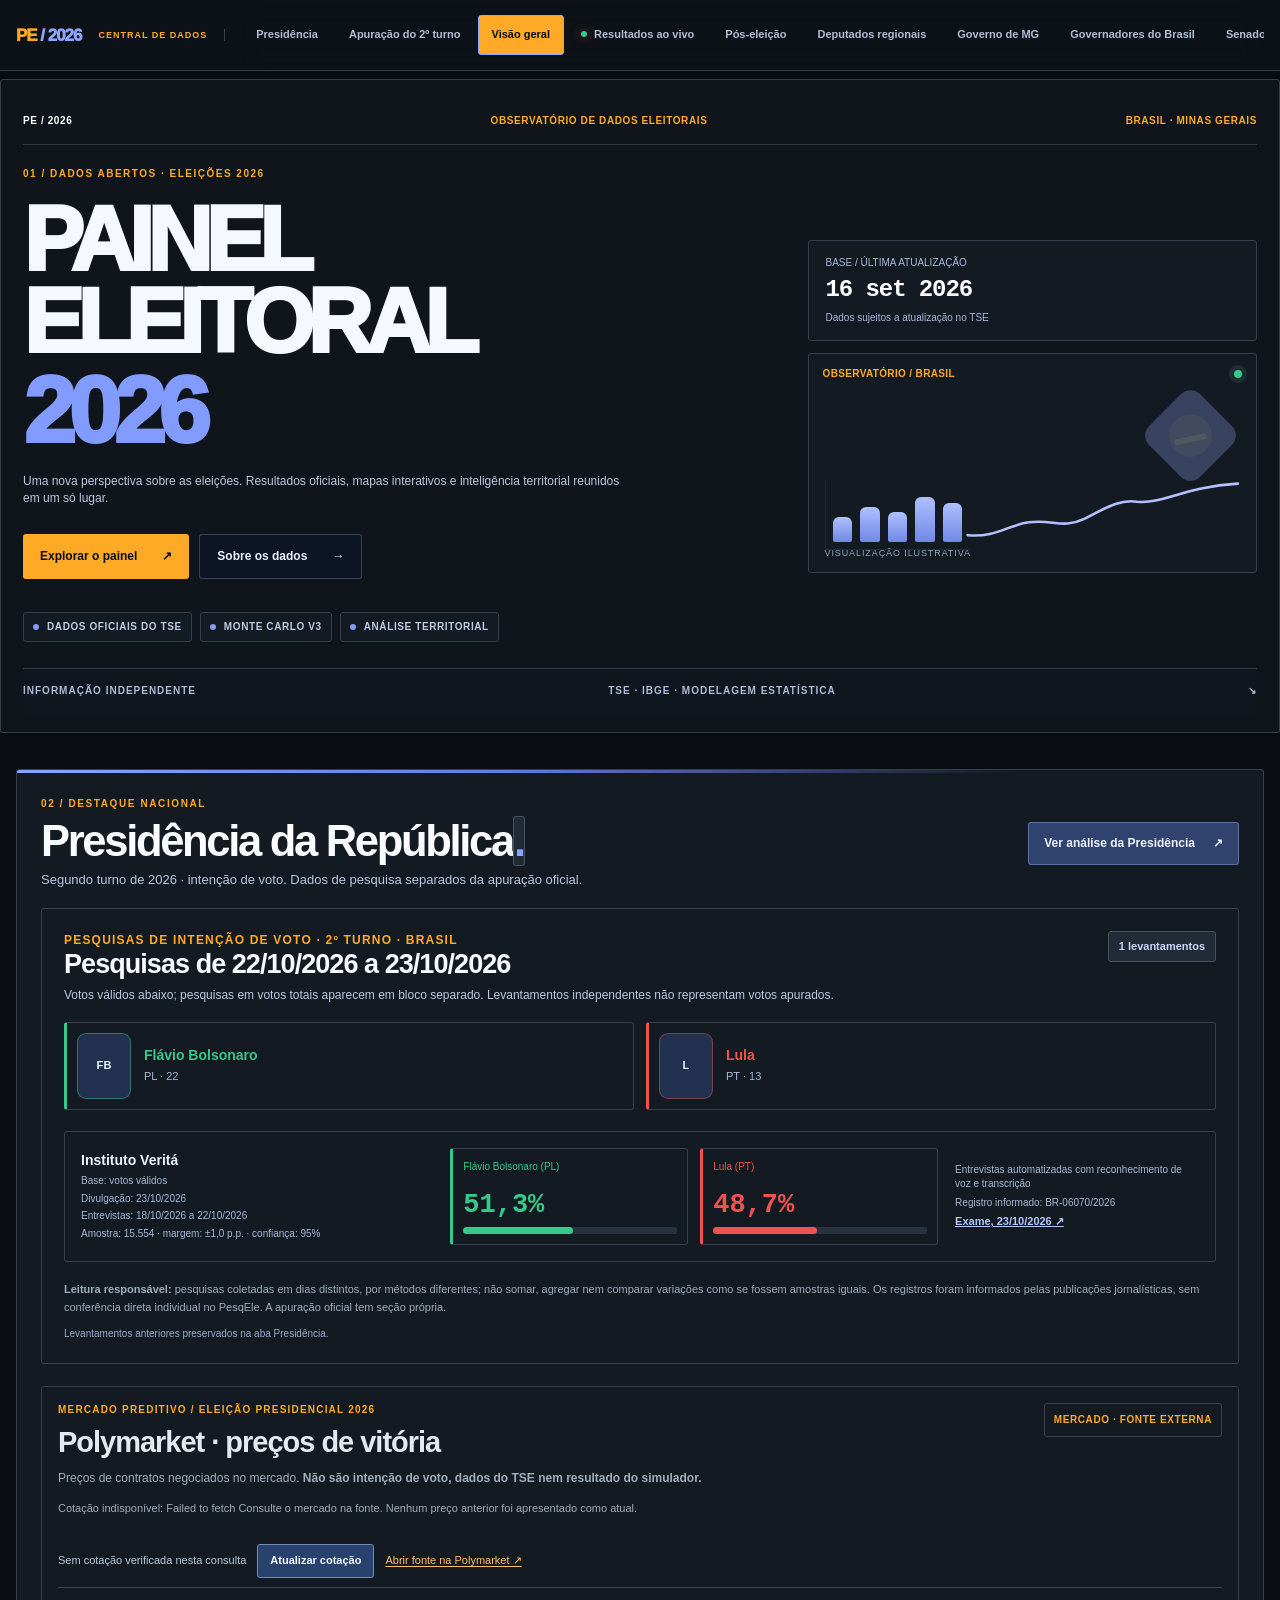
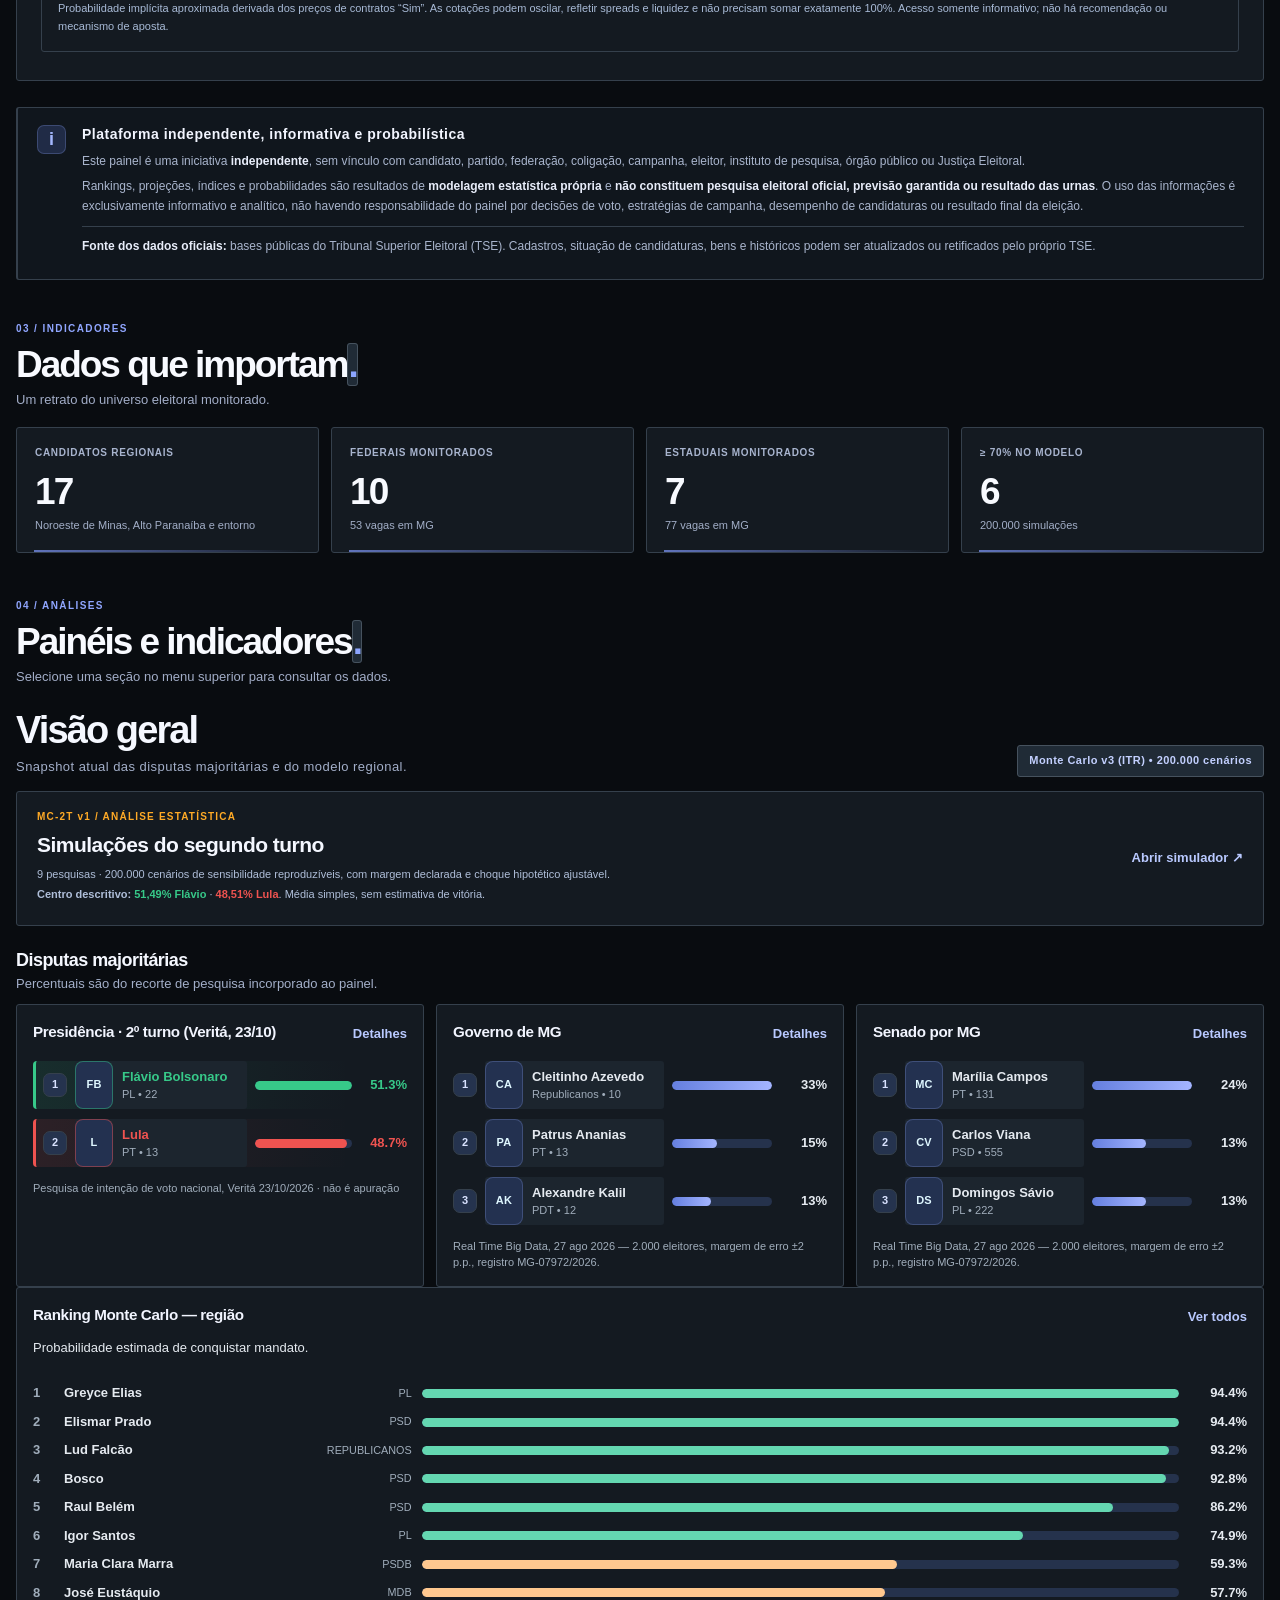
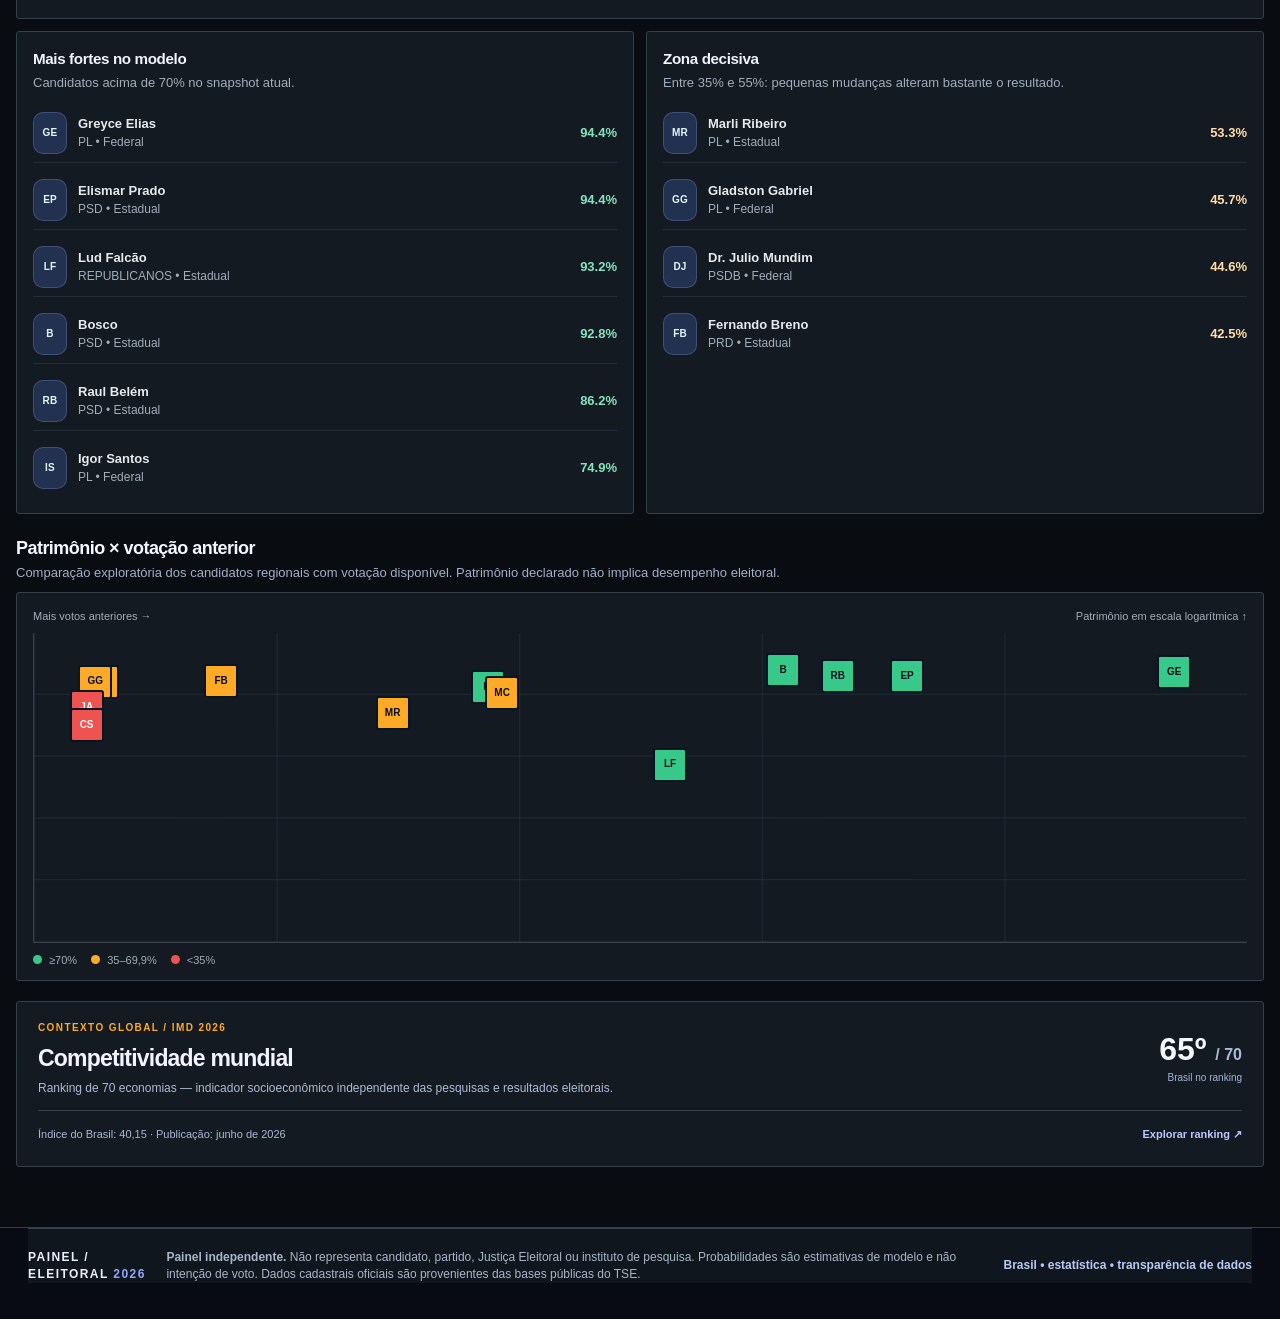
==== index.html @ 999eeedd "fix: forçar recarga dos módulos de apuração e mapa" ====
<!doctype html>
<html lang="pt-BR">
<head>
  <meta charset="utf-8" />
  <meta name="viewport" content="width=device-width, initial-scale=1" />
  <meta name="description" content="Dashboard independente das Eleições 2026 com foco em Minas Gerais, Noroeste e Alto Paranaíba." />
  <meta name="theme-color" content="#090c10" />
  <title>Painel Eleições 2026 — Minas Gerais</title>
  <link rel="stylesheet" href="styles.css" />
  <link rel="stylesheet" href="official.css" />
  <link rel="stylesheet" href="territorial.css" />
  <link rel="stylesheet" href="resultados.css" />
  <link rel="stylesheet" href="election-status.css" />
  <link rel="stylesheet" href="candidate-photos.css" />
  <link rel="stylesheet" href="resultados-map.css" />
  <link rel="stylesheet" href="brasil-map.css" />
  <link rel="stylesheet" href="pos-eleicao.css" />
  <link rel="stylesheet" href="craft-theme.css" />
  <link rel="stylesheet" href="competitividade.css" />
  <link rel="stylesheet" href="apuracao-2t.css" />
  <link rel="stylesheet" href="runoff-map-2026.css?v=20261025-3" />
  <link rel="stylesheet" href="presidential-colors.css" />
  <link rel="stylesheet" href="presidential-simulation.css" />
  <link rel="stylesheet" href="presidential-evolution.css" />
  <link rel="stylesheet" href="polymarket-election.css" />
  <link rel="stylesheet" href="terminal-theme.css" />
</head>
<body class="theme-craft">
  <div class="page-atmosphere" aria-hidden="true">
    <span class="ambient-orb orb-green"></span>
    <span class="ambient-orb orb-blue"></span>
    <span class="ambient-grid"></span>
  </div>

  <div class="top-data-nav" id="topDataNav" role="navigation" aria-label="Menu superior de dados">
    <div class="top-data-nav-inner">
      <a class="top-data-nav-brand" href="#inicio" aria-label="Voltar ao início do Painel Eleitoral 2026">PE <span>/ 2026</span></a>
      <span class="top-data-nav-caption">CENTRAL DE DADOS</span>
      <label class="top-data-nav-select" for="dataNavSelect">
        <span>Escolher seção</span>
        <select id="dataNavSelect" aria-label="Selecionar seção da Central de dados">
          <option value="overview">Visão geral</option>
        </select>
      </label>
  <nav id="navegacao" class="tabs" aria-label="Seções do painel">
  <button class="tab" data-view="presidente">Presidência</button>
  <button class="tab" data-view="apuracao-2t">Apuração do 2º turno</button>
  <button class="tab active" data-view="overview">Visão geral</button>
  <button class="tab" data-view="resultados">Resultados ao vivo</button>
  <button class="tab" data-view="pos-eleicao">Pós-eleição</button>
  <button class="tab" data-view="regional">Deputados regionais</button>
  <button class="tab" data-view="governador">Governo de MG</button>
  <button class="tab" data-view="governadores-brasil">Governadores do Brasil</button>
  <button class="tab" data-view="senado">Senado por MG</button>
  <button class="tab" data-view="historico">Histórico</button>
  <button class="tab" data-view="competitividade">Competitividade mundial</button>
  <button class="tab" data-view="oficial">Banco de candidatos</button>
  <button class="tab" data-view="metodo">Metodologia</button>
  </nav>
    </div>
  </div>

  <header id="inicio" class="topbar hero-shell">
    <div class="vice-scene" aria-hidden="true">
      <span class="vice-sun"></span>
      <span class="vice-mountain"></span>
      <span class="vice-cityline"></span>
      <span class="vice-palm vice-palm-left"></span>
      <span class="vice-palm vice-palm-right"></span>
    </div>
    <div class="craft-topline"><span>PE / 2026</span><span>OBSERVATÓRIO DE DADOS ELEITORAIS</span><span>BRASIL · MINAS GERAIS</span></div>

    <div class="brand-block hero-copy">
      <p class="eyebrow">01 / DADOS ABERTOS · ELEIÇÕES 2026</p>
      <h1><span>Painel</span><strong>Eleitoral</strong><em>2026</em></h1>
      <p class="subtitle">Uma nova perspectiva sobre as eleições. Resultados oficiais, mapas interativos e inteligência territorial reunidos em um só lugar.</p>
      <div class="craft-actions">
        <a class="craft-action-primary" href="#view">Explorar o painel <span aria-hidden="true">↗</span></a>
        <a class="craft-action-secondary" href="#independencia">Sobre os dados <span aria-hidden="true">→</span></a>
      </div>

      <div class="hero-badges" aria-label="Características do painel">
        <span class="hero-badge badge-tse"><i></i>Dados oficiais do TSE</span>
        <span class="hero-badge badge-model"><i></i>Monte Carlo v3</span>
        <span class="hero-badge badge-territory"><i></i>Análise territorial</span>
      </div>
    </div>

    <div class="hero-side">
      <div class="update-box">
        <span>BASE / ÚLTIMA ATUALIZAÇÃO</span>
        <strong id="updatedAt">25 ago 2026</strong>
        <small>Dados sujeitos a atualização no TSE</small>
      </div>

      <div class="brasil-data-card" aria-hidden="true">
        <div class="data-card-top">
          <span class="data-kicker">OBSERVATÓRIO / BRASIL</span>
          <span class="live-pulse"></span>
        </div>

        <div class="flag-symbol">
          <span class="flag-diamond"></span>
          <span class="flag-circle"></span>
          <span class="flag-band"></span>
        </div>

        <div class="stat-bars">
          <span style="--h:45%"></span>
          <span style="--h:63%"></span>
          <span style="--h:54%"></span>
          <span style="--h:82%"></span>
          <span style="--h:71%"></span>
        </div>

        <svg class="trend-line" viewBox="0 0 300 86" preserveAspectRatio="none">
          <defs>
            <linearGradient id="trendStroke" x1="0" x2="1">
              <stop offset="0" stop-color="#16c784"/>
              <stop offset="0.52" stop-color="#f5c744"/>
              <stop offset="1" stop-color="#44c7ff"/>
            </linearGradient>
          </defs>
          <path d="M4 70 C34 73 48 58 70 55 C95 51 107 63 130 51 C151 40 166 28 187 31 C216 34 237 14 296 10" />
        </svg>
      </div>
    </div>

    <div class="craft-hero-footer"><span>INFORMAÇÃO INDEPENDENTE</span><span>TSE · IBGE · MODELAGEM ESTATÍSTICA</span><span aria-hidden="true">↘</span></div>
  </header>

  <main class="container">
    <section class="presidential-spotlight" id="presidentialSpotlight" aria-labelledby="presidentialSpotlightTitle">
      <div class="presidential-spotlight-heading">
        <div>
          <span class="spotlight-index">02 / DESTAQUE NACIONAL</span>
          <h2 id="presidentialSpotlightTitle">Presidência da República<span class="craft-period">.</span></h2>
          <p>Segundo turno de 2026 · intenção de voto. Dados de pesquisa separados da apuração oficial.</p>
        </div>
        <button type="button" id="spotlightOpenPresidency" class="spotlight-open">Ver análise da Presidência <span aria-hidden="true">↗</span></button>
      </div>
      <div id="presidentialSpotlightCard" aria-live="polite">
        <div class="spotlight-placeholder" role="status">Carregando dados de pesquisa da Presidência…</div>
      </div>
    </section>
    <section id="independencia" class="independence-notice" aria-label="Aviso de independência e responsabilidade">
      <div class="notice-icon" aria-hidden="true">i</div>
      <div class="notice-content">
        <h2>Plataforma independente, informativa e probabilística</h2>
        <p>
          Este painel é uma iniciativa <strong>independente</strong>, sem vínculo com candidato, partido, federação,
          coligação, campanha, eleitor, instituto de pesquisa, órgão público ou Justiça Eleitoral.
        </p>
        <p>
          Rankings, projeções, índices e probabilidades são resultados de <strong>modelagem estatística própria</strong> e
          <strong>não constituem pesquisa eleitoral oficial, previsão garantida ou resultado das urnas</strong>. O uso das
          informações é exclusivamente informativo e analítico, não havendo responsabilidade do painel por decisões de voto,
          estratégias de campanha, desempenho de candidaturas ou resultado final da eleição.
        </p>
        <p class="notice-source">
          <strong>Fonte dos dados oficiais:</strong> bases públicas do Tribunal Superior Eleitoral (TSE). Cadastros,
          situação de candidaturas, bens e históricos podem ser atualizados ou retificados pelo próprio TSE.
        </p>
      </div>
    </section>

    <div class="craft-section-heading"><span>03 / INDICADORES</span><h2>Dados que importam<span class="craft-period">.</span></h2><p>Um retrato do universo eleitoral monitorado.</p></div>
    <section class="kpis" id="kpis" aria-label="Indicadores gerais"></section>
    <div class="craft-section-heading craft-workspace-heading"><span>04 / ANÁLISES</span><h2>Painéis e indicadores<span class="craft-period">.</span></h2><p>Selecione uma seção no menu superior para consultar os dados.</p></div>

    <section id="view" aria-live="polite"></section>
  </main>

  <footer>
    <div class="footer-inner"><span class="craft-footer-mark">PAINEL / ELEITORAL <b>2026</b></span>
      <p><strong>Painel independente.</strong> Não representa candidato, partido, Justiça Eleitoral ou instituto de pesquisa. Probabilidades são estimativas de modelo e não intenção de voto. Dados cadastrais oficiais são provenientes das bases públicas do TSE.</p>
      <span class="footer-signature">Brasil • estatística • transparência de dados</span>
    </div>
  </footer>

  <script src="data.js"></script>
  <script src="presidential-colors.js"></script>
  <script src="presidential-surveys.js"></script>
  <script src="presidential-evolution-data.js"></script>
  <script src="presidential-evolution-ui.js"></script>
  <script src="polymarket-election.js"></script>
  <script src="presidential-simulation.js"></script>
  <script src="presidential-simulation-ui.js"></script>
  <script src="presidential-poll.js"></script>
  <script src="history.js"></script>
  <script src="competitividade-data.js"></script>
  <script src="competitividade-ui.js"></script>
  <script src="apuracao-2t.js?v=20261025-3"></script>
  <script src="runoff-map-2026.js?v=20261025-3"></script>
  <script src="app.js"></script>
  <script src="official-ui.js"></script>
  <script src="territorial.js"></script>
  <script src="governadores-ui.js"></script>
  <script src="candidate-photos.js"></script>
  <script src="resultados-ui.js"></script>
  <script src="resultados-map.js"></script>
  <script src="brasil-map.js"></script>
  <script src="pos-eleicao.js"></script>
  <script src="top-navigation.js"></script>
</body>
</html>
---- styles.css ----
:root{
  --bg:#061625;
  --bg-deep:#04101b;
  --panel:rgba(9,30,50,.86);
  --panel2:rgba(13,40,66,.94);
  --panel3:#112f4d;
  --text:#f5f9ff;
  --muted:#9fb5ca;
  --line:rgba(124,181,225,.18);
  --line-strong:rgba(124,181,225,.32);
  --accent:#44c7ff;
  --accent-2:#77ddff;
  --good:#24d18f;
  --warn:#f5c744;
  --bad:#ff6b78;
  --purple:#a98bff;
  --br-green:#16c784;
  --br-yellow:#f5c744;
  --br-blue:#2388dc;
  --shadow:0 20px 55px rgba(0,0,0,.32);
}

*{box-sizing:border-box}
html{scroll-behavior:smooth}
body{
  margin:0;
  min-height:100vh;
  color:var(--text);
  font:15px/1.5 Inter,Segoe UI,Roboto,Arial,sans-serif;
  background:
    radial-gradient(circle at 8% 8%,rgba(22,199,132,.13),transparent 26%),
    radial-gradient(circle at 90% 4%,rgba(68,199,255,.14),transparent 25%),
    linear-gradient(180deg,#04101b 0,#061625 42%,#071827 100%);
  overflow-x:hidden;
}
body::selection{background:rgba(68,199,255,.3)}
a{color:#8fdcff}
button,input,select{font:inherit}

.page-atmosphere{position:fixed;inset:0;z-index:-1;overflow:hidden;pointer-events:none}
.ambient-orb{position:absolute;border-radius:50%;filter:blur(80px);opacity:.45}
.orb-green{width:360px;height:360px;left:-120px;top:100px;background:rgba(22,199,132,.28)}
.orb-blue{width:420px;height:420px;right:-150px;top:10px;background:rgba(35,136,220,.24)}
.ambient-grid{position:absolute;inset:0;background-image:linear-gradient(rgba(255,255,255,.024) 1px,transparent 1px),linear-gradient(90deg,rgba(255,255,255,.024) 1px,transparent 1px);background-size:36px 36px;mask-image:linear-gradient(180deg,rgba(0,0,0,.75),transparent 72%)}

.topbar{
  max-width:1400px;
  margin:28px auto 0;
  padding:34px 30px 30px;
  display:grid;
  grid-template-columns:minmax(0,1.2fr) minmax(300px,390px);
  gap:28px;
  align-items:start;
}
.hero-shell{
  position:relative;
  border:1px solid rgba(255,255,255,.08);
  border-radius:30px;
  overflow:hidden;
  background:
    linear-gradient(135deg,rgba(5,19,33,.97),rgba(10,34,55,.96)),
    radial-gradient(circle at 15% 10%,rgba(22,199,132,.12),transparent 32%),
    radial-gradient(circle at 88% 18%,rgba(245,199,68,.09),transparent 28%);
  box-shadow:0 26px 70px rgba(0,0,0,.36);
}
.hero-shell::before{content:"";position:absolute;inset:0;background:linear-gradient(118deg,transparent 0 58%,rgba(255,255,255,.025) 58% 59%,transparent 59% 100%);pointer-events:none}
.hero-band{position:absolute;left:0;right:0;height:5px;background:linear-gradient(90deg,var(--br-green),var(--br-yellow),var(--br-blue));opacity:.95}
.hero-band-top{top:0}
.hero-band-bottom{bottom:0;opacity:.55}
.brand-block{min-width:0;position:relative;z-index:1}
.eyebrow{font-size:12px;letter-spacing:.18em;color:var(--accent-2);font-weight:900;margin:0 0 8px}
.topbar h1{font-size:clamp(42px,5vw,64px);line-height:.98;letter-spacing:-.045em;margin:0 0 14px}
.subtitle{color:var(--muted);margin:0;max-width:820px;font-size:16px;line-height:1.65}
.hero-badges{display:flex;gap:9px;flex-wrap:wrap;margin-top:22px}
.hero-badge{display:inline-flex;align-items:center;gap:8px;padding:8px 11px;border-radius:999px;border:1px solid rgba(255,255,255,.08);font-size:11px;font-weight:850;letter-spacing:.02em;backdrop-filter:blur(8px)}
.hero-badge i{width:7px;height:7px;border-radius:50%;box-shadow:0 0 12px currentColor}
.badge-tse{background:rgba(22,199,132,.09);color:#b8f2db}.badge-tse i{background:var(--br-green)}
.badge-model{background:rgba(68,199,255,.09);color:#c9f2ff}.badge-model i{background:var(--accent)}
.badge-territory{background:rgba(245,199,68,.10);color:#ffe89d}.badge-territory i{background:var(--br-yellow)}

.hero-side{display:grid;gap:12px;position:relative;z-index:1}
.update-box{border:1px solid var(--line);background:linear-gradient(180deg,rgba(14,39,63,.9),rgba(8,26,44,.88));padding:15px 17px;border-radius:17px;min-width:200px;box-shadow:0 12px 30px rgba(0,0,0,.18);backdrop-filter:blur(10px)}
.update-box span,.update-box small{display:block;color:var(--muted);font-size:11px}
.update-box strong{display:block;font-size:20px;margin:3px 0}

.brasil-data-card{position:relative;height:180px;border-radius:20px;border:1px solid rgba(255,255,255,.08);background:linear-gradient(160deg,rgba(255,255,255,.045),rgba(255,255,255,.015));overflow:hidden;box-shadow:inset 0 1px 0 rgba(255,255,255,.04)}
.data-card-top{display:flex;align-items:center;justify-content:space-between;padding:13px 14px 0}
.data-kicker{font-size:10px;font-weight:900;letter-spacing:.15em;color:#afc3d7}
.live-pulse{width:8px;height:8px;border-radius:50%;background:var(--br-green);box-shadow:0 0 0 5px rgba(22,199,132,.10),0 0 16px rgba(22,199,132,.65)}
.flag-symbol{position:absolute;top:34px;right:18px;width:95px;height:95px;opacity:.24}
.flag-diamond{position:absolute;inset:18px;background:var(--br-yellow);transform:rotate(45deg);border-radius:11px}
.flag-circle{position:absolute;inset:30px;border-radius:50%;background:radial-gradient(circle at 35% 35%,#59c8ff,#1f76c7 68%,#0f457e)}
.flag-band{position:absolute;left:34px;right:34px;top:48px;height:5px;border-radius:999px;background:rgba(255,255,255,.8);transform:rotate(-12deg)}
.stat-bars{position:absolute;left:16px;bottom:22px;height:70px;width:145px;display:flex;align-items:end;gap:8px;padding:7px;border-left:1px solid rgba(255,255,255,.07);border-bottom:1px solid rgba(255,255,255,.07)}
.stat-bars span{height:var(--h);flex:1;border-radius:6px 6px 2px 2px;background:linear-gradient(180deg,var(--br-yellow),var(--br-green));box-shadow:0 0 14px rgba(22,199,132,.12)}
.trend-line{position:absolute;left:155px;right:10px;bottom:23px;width:calc(100% - 170px);height:74px;overflow:visible}
.trend-line path{fill:none;stroke:url(#trendStroke);stroke-width:4;stroke-linecap:round;filter:drop-shadow(0 0 8px rgba(68,199,255,.25))}

.container{max-width:1400px;margin:auto;padding:0 28px 40px}
.independence-notice{display:grid;grid-template-columns:46px minmax(0,1fr);gap:15px;margin:20px 0 18px;padding:18px 20px;border:1px solid rgba(68,199,255,.28);border-left:4px solid var(--accent);border-radius:18px;background:linear-gradient(135deg,rgba(68,199,255,.08),rgba(8,28,47,.83));box-shadow:0 14px 36px rgba(0,0,0,.16);backdrop-filter:blur(10px);position:relative;overflow:hidden}
.independence-notice::after{content:"";position:absolute;width:260px;height:260px;border-radius:50%;right:-110px;bottom:-170px;background:radial-gradient(circle,rgba(245,199,68,.10),transparent 70%);pointer-events:none}
.notice-icon{width:38px;height:38px;border-radius:12px;display:grid;place-items:center;background:linear-gradient(180deg,rgba(68,199,255,.20),rgba(68,199,255,.09));border:1px solid rgba(68,199,255,.35);color:#d6f6ff;font-weight:900;font-size:18px;box-shadow:0 0 22px rgba(68,199,255,.08)}
.notice-content h2{margin:0 0 7px;font-size:17px}
.notice-content p{margin:5px 0;color:#c2d1df;font-size:13px;line-height:1.58}
.notice-content strong{color:#fff}
.notice-source{margin-top:10px!important;padding-top:10px;border-top:1px solid rgba(68,199,255,.14)}

.kpis{display:grid;grid-template-columns:repeat(4,minmax(0,1fr));gap:12px;margin:13px 0 20px}
.kpi{position:relative;overflow:hidden;background:linear-gradient(165deg,rgba(15,43,70,.95),rgba(8,27,45,.93));border:1px solid var(--line);border-radius:18px;padding:17px;box-shadow:0 15px 34px rgba(0,0,0,.18)}
.kpi::before{content:"";position:absolute;left:0;top:0;bottom:0;width:3px;background:linear-gradient(180deg,var(--br-green),var(--br-yellow),var(--accent));opacity:.85}
.kpi::after{content:"";position:absolute;width:100px;height:100px;border-radius:50%;right:-45px;top:-50px;background:radial-gradient(circle,rgba(68,199,255,.10),transparent 68%)}
.kpi .label{color:#a5b8cb;font-size:11px;text-transform:uppercase;letter-spacing:.09em}
.kpi .value{font-size:29px;font-weight:900;margin-top:5px;letter-spacing:-.03em}
.kpi .value.small-value{font-size:19px}
.kpi .hint{color:var(--muted);font-size:11px}

.tabs{display:flex;gap:8px;overflow:auto;padding:9px;margin:0 0 17px;border:1px solid rgba(255,255,255,.07);border-radius:18px;background:rgba(6,23,39,.67);backdrop-filter:blur(10px);box-shadow:0 14px 34px rgba(0,0,0,.14)}
.tabs::-webkit-scrollbar{height:7px}.tabs::-webkit-scrollbar-thumb{background:rgba(143,220,255,.22);border-radius:999px}
.tab{border:1px solid var(--line);background:rgba(12,35,58,.86);color:var(--muted);padding:10px 14px;border-radius:11px;cursor:pointer;white-space:nowrap;font-weight:750;transition:.18s ease}
.tab:hover{border-color:rgba(68,199,255,.4);color:var(--text);transform:translateY(-1px)}
.tab.active{background:linear-gradient(135deg,#48c7ff,#71d9ff);color:#04111f;border-color:transparent;box-shadow:0 10px 24px rgba(68,199,255,.24)}

.toolbar{display:flex;gap:10px;flex-wrap:wrap;margin:0 0 14px}
.toolbar input,.toolbar select{background:rgba(9,29,49,.95);border:1px solid var(--line);color:var(--text);border-radius:11px;padding:10px 12px;font-size:14px;outline:none}
.toolbar input:focus,.toolbar select:focus{border-color:rgba(68,199,255,.55);box-shadow:0 0 0 3px rgba(68,199,255,.08)}
.toolbar input{min-width:260px;flex:1}

.section-title{display:flex;justify-content:space-between;gap:20px;align-items:end;margin:9px 0 14px}
.section-title h2{margin:0;font-size:25px;letter-spacing:-.02em}
.section-title p,.section-subtitle p,.muted{margin:0;color:var(--muted)}
.section-subtitle{margin:22px 0 10px}.section-subtitle h3{margin:0 0 2px;font-size:18px}
.model-pill{display:inline-flex;align-items:center;border:1px solid rgba(68,199,255,.28);background:linear-gradient(135deg,rgba(22,199,132,.09),rgba(68,199,255,.09));color:#d9f5ff;border-radius:999px;padding:7px 11px;font-size:11px;font-weight:850;white-space:nowrap;box-shadow:inset 0 1px 0 rgba(255,255,255,.04)}

.overview-grid{display:grid;grid-template-columns:repeat(2,minmax(0,1fr));gap:12px}.span-2{grid-column:1/-1}
.major-grid{display:grid;grid-template-columns:repeat(3,minmax(0,1fr));gap:12px}
.grid{display:grid;grid-template-columns:repeat(3,minmax(0,1fr));gap:12px}
.card{background:linear-gradient(165deg,rgba(16,47,77,.94),rgba(8,27,45,.94));border:1px solid var(--line);border-radius:18px;padding:16px;min-width:0;box-shadow:0 16px 38px rgba(0,0,0,.18);transition:border-color .18s ease,transform .18s ease,box-shadow .18s ease}
.card:hover{border-color:rgba(68,199,255,.25);box-shadow:0 18px 46px rgba(0,0,0,.22)}
.card h3{margin:0 0 4px}.card-title-row{display:flex;justify-content:space-between;gap:12px;align-items:flex-start}
.text-btn{border:0;background:transparent;color:var(--accent);cursor:pointer;font-weight:850;padding:4px 0}.text-btn:hover{color:#8fe4ff}
.card-head{display:flex;justify-content:space-between;gap:12px;align-items:flex-start}.identity{display:flex;gap:11px;align-items:flex-start;min-width:0}
.avatar{width:38px;height:38px;border-radius:12px;display:grid;place-items:center;background:linear-gradient(160deg,#173c60,#102b48);color:#d9efff;font-weight:900;flex:0 0 auto;border:1px solid rgba(68,199,255,.23);box-shadow:inset 0 1px 0 rgba(255,255,255,.04)}
.avatar.large{width:44px;height:44px;border-radius:14px}.avatar.sm{width:30px;height:30px;border-radius:9px;font-size:11px}
.name{font-size:18px;font-weight:850}.meta{color:var(--muted);font-size:13px}.number{font-size:22px;font-weight:900;color:var(--accent)}
.badge{display:inline-block;padding:4px 8px;border-radius:999px;background:rgba(35,136,220,.16);color:#cbeaff;font-size:11px;font-weight:850;margin-top:8px;border:1px solid rgba(68,199,255,.10)}
.metric-row{display:grid;grid-template-columns:1fr 1fr;gap:10px;margin-top:14px}.metric{background:rgba(4,17,31,.38);border:1px solid var(--line);border-radius:12px;padding:10px}.metric span{display:block;color:var(--muted);font-size:11px;text-transform:uppercase}.metric strong{display:block;margin-top:3px;font-size:16px}.metric small{color:var(--muted)}
.prob{margin-top:14px}.prob-head{display:flex;justify-content:space-between;margin-bottom:6px;font-size:13px}
.bar,.rank-track,.poll-track,.snapshot-meter{height:9px;background:#14273b;border-radius:999px;overflow:hidden}.bar>i,.rank-track>i,.poll-fill,.snapshot-meter>i{display:block;height:100%;border-radius:999px;background:linear-gradient(90deg,#35b8ff,#62d8ff)}
.bar>i.good,.rank-track>i.good{background:linear-gradient(90deg,#1fc989,#4ae0ad)}.bar>i.warn,.rank-track>i.warn{background:linear-gradient(90deg,#dfa925,#f6cd55)}.bar>i.bad,.rank-track>i.bad{background:linear-gradient(90deg,#e04e61,#ff7b87)}

.mini-list{display:grid;gap:8px;margin-top:12px}.mini-candidate{display:grid;grid-template-columns:auto minmax(0,1fr) auto;gap:9px;align-items:center;padding:8px 0;border-bottom:1px solid rgba(124,181,225,.13)}.mini-candidate:last-child{border-bottom:0}.mini-main{min-width:0}.mini-main strong,.mini-main span{display:block}.mini-main strong{overflow:hidden;text-overflow:ellipsis;white-space:nowrap}.mini-main span{font-size:12px;color:var(--muted)}.mini-prob{font-weight:900}.mini-prob.good{color:var(--good)}.mini-prob.warn{color:var(--warn)}.mini-prob.bad{color:var(--bad)}

.rank-chart{display:grid;gap:10px;margin-top:14px}.rank-row{display:grid;grid-template-columns:minmax(200px,1.5fr) 3fr 58px;gap:10px;align-items:center}.rank-label{display:grid;grid-template-columns:24px minmax(0,1fr) auto;gap:7px;align-items:center;min-width:0}.rank-label span{color:var(--muted);font-weight:800}.rank-label strong{overflow:hidden;text-overflow:ellipsis;white-space:nowrap}.rank-label small{color:var(--muted)}.rank-row>b{text-align:right}
.major-card{min-height:250px}.snapshot-list{display:grid;gap:10px;margin-top:14px}.snapshot-row{display:grid;grid-template-columns:24px minmax(0,1.2fr) 1fr 40px;gap:8px;align-items:center}.pos{width:24px;height:24px;border-radius:8px;background:rgba(35,136,220,.16);display:grid;place-items:center;color:#cceeff;font-size:11px;font-weight:900;border:1px solid rgba(68,199,255,.12)}.snapshot-name{min-width:0}.snapshot-name strong,.snapshot-name small{display:block}.snapshot-name strong{overflow:hidden;text-overflow:ellipsis;white-space:nowrap}.snapshot-name small{color:var(--muted);font-size:11px}.snapshot-row>b{text-align:right}.source-line{color:var(--muted);font-size:11px;margin:14px 0 0}
.poll{margin-top:12px}.poll-line{display:grid;grid-template-columns:28px minmax(150px,1.3fr) 3fr 48px;gap:10px;align-items:center;margin:10px 0}.poll-name strong,.poll-name small{display:block}.poll-name small{color:var(--muted);font-size:11px}.poll-value{text-align:right;font-weight:800}

.scatter-card{padding-bottom:12px}.scatter-head{display:flex;justify-content:space-between;color:var(--muted);font-size:11px;margin-bottom:8px}.scatter{height:310px;position:relative;border-left:1px solid var(--line);border-bottom:1px solid var(--line);background-image:linear-gradient(to right,rgba(124,181,225,.10) 1px,transparent 1px),linear-gradient(to top,rgba(124,181,225,.10) 1px,transparent 1px);background-size:20% 20%;border-radius:0 10px 0 0}.dot{position:absolute;transform:translate(-50%,50%);width:34px;height:34px;border-radius:50%;border:2px solid #061625;display:grid;place-items:center;cursor:pointer;font-size:10px;font-weight:900;color:#06101c;box-shadow:0 0 0 1px rgba(255,255,255,.1),0 6px 16px rgba(0,0,0,.22)}.dot.good{background:var(--good)}.dot.warn{background:var(--warn)}.dot.bad{background:var(--bad);color:white}.dot:hover{z-index:2;transform:translate(-50%,50%) scale(1.15)}.scatter-legend{display:flex;gap:14px;flex-wrap:wrap;margin-top:10px;color:var(--muted);font-size:11px}.lg{display:inline-block;width:9px;height:9px;border-radius:50%;margin-right:4px}.lg.good{background:var(--good)}.lg.warn{background:var(--warn)}.lg.bad{background:var(--bad)}

.history-summary{display:grid;grid-template-columns:repeat(3,minmax(0,1fr));gap:12px}.history-grid{display:grid;grid-template-columns:1fr 1fr;gap:12px}.history-chart{overflow-x:auto}.history-chart svg{width:100%;min-width:620px;height:auto;display:block}.chart-grid{stroke:rgba(159,176,197,.16);stroke-width:1}.chart-axis{fill:#8097ae;font-size:11px}.chart-line{fill:none;stroke-width:3;stroke-linecap:round;stroke-linejoin:round}.chart-dot{stroke:#061625;stroke-width:2}.line-0{stroke:#44c7ff;fill:#44c7ff}.line-1{stroke:#24d18f;fill:#24d18f}.line-2{stroke:#f5c744;fill:#f5c744}.line-3{stroke:#ff6b78;fill:#ff6b78}.line-4{stroke:#a98bff;fill:#a98bff}.line-5{stroke:#f28cc5;fill:#f28cc5}.history-legend{display:flex;gap:14px;flex-wrap:wrap;margin-top:10px;color:var(--muted);font-size:11px}.legend-line{display:inline-block;width:18px;height:3px;border-radius:999px;margin-right:5px;vertical-align:middle}

.table-wrap{overflow:auto;border:1px solid var(--line);border-radius:15px;box-shadow:0 14px 32px rgba(0,0,0,.12)}table{border-collapse:collapse;width:100%;min-width:900px;background:rgba(8,27,45,.93)}th,td{padding:11px 12px;border-bottom:1px solid var(--line);text-align:left;white-space:nowrap}th{position:sticky;top:0;background:#0e2a45;color:#bdd6e9;font-size:12px;text-transform:uppercase;letter-spacing:.04em}tr:hover td{background:rgba(18,52,83,.72)}.table-person{display:flex;gap:8px;align-items:center}.status{font-size:12px;color:var(--muted)}
.note{border:1px solid var(--line);background:rgba(9,29,49,.9);padding:15px;border-radius:14px;color:var(--muted);margin-top:14px}.method{display:grid;grid-template-columns:1.2fr .8fr;gap:14px}.method h3{margin-top:0}.method li{margin:7px 0;color:var(--muted)}.empty{grid-column:1/-1;border:1px dashed var(--line-strong);border-radius:14px;padding:24px;text-align:center;color:var(--muted)}

footer{max-width:1400px;margin:auto;padding:0 28px 36px;color:var(--muted);font-size:12px}.footer-inner{display:flex;justify-content:space-between;gap:20px;align-items:center;border-top:1px solid rgba(255,255,255,.07);padding-top:20px}.footer-inner p{margin:0;max-width:980px}.footer-signature{white-space:nowrap;color:#8fb4cf;font-weight:700}

@media(max-width:1050px){
  .topbar{grid-template-columns:1fr;margin-left:18px;margin-right:18px}
  .grid{grid-template-columns:repeat(2,1fr)}.kpis{grid-template-columns:repeat(2,1fr)}.method{grid-template-columns:1fr}.major-grid{grid-template-columns:1fr}.overview-grid{grid-template-columns:1fr}.span-2{grid-column:auto}.history-grid{grid-template-columns:1fr}.hero-side{grid-template-columns:1fr 1fr}.brasil-data-card{height:150px}
}
@media(max-width:700px){
  .topbar{padding:24px 18px 22px;display:grid;margin:14px 10px 0;border-radius:22px}.topbar h1{font-size:40px}.hero-side{grid-template-columns:1fr}.brasil-data-card{height:170px}.container{padding:0 14px 28px}.independence-notice{grid-template-columns:1fr;padding:15px}.notice-icon{width:34px;height:34px}.notice-content h2{font-size:16px}.notice-content p{font-size:12px}.kpis,.grid,.history-summary{grid-template-columns:1fr}.section-title{display:block}.section-title p{margin-top:6px}.model-pill{margin-top:10px}.metric-row{grid-template-columns:1fr}.rank-row{grid-template-columns:1fr 80px 50px}.rank-label{grid-column:1/-1}.snapshot-row{grid-template-columns:24px minmax(0,1fr) 44px}.snapshot-meter{grid-column:2/4}.poll-line{grid-template-columns:28px minmax(120px,1fr) 48px}.poll-track{grid-column:2/4}.scatter{height:260px}.toolbar input,.toolbar select{width:100%;min-width:0}footer{padding:0 14px 28px}.footer-inner{display:block}.footer-signature{display:block;margin-top:10px;white-space:normal}.tabs{border-radius:15px}.trend-line{left:145px;width:calc(100% - 158px)}
}
---- official.css ----
.official-summary{display:grid;grid-template-columns:repeat(3,minmax(0,1fr));gap:12px;margin:0 0 14px}.tse-status{display:inline-flex;align-items:center;padding:5px 8px;border-radius:999px;font-size:11px;font-weight:900;border:1px solid transparent}.tse-ok{background:rgba(36,209,143,.11);color:#83efc0;border-color:rgba(36,209,143,.34)}.tse-warn{background:rgba(245,199,68,.11);color:#ffe088;border-color:rgba(245,199,68,.34)}.tse-bad{background:rgba(255,107,120,.11);color:#ff9da7;border-color:rgba(255,107,120,.34)}.cargo-counts{display:flex;flex-wrap:wrap;gap:8px;margin:0 0 14px}.cargo-counts span{padding:8px 10px;border:1px solid rgba(124,181,225,.14);border-radius:11px;background:rgba(255,255,255,.025);font-size:12px;color:#a9bfd2}.cargo-counts strong{font-size:16px;color:#fff;margin-right:4px}.official-toolbar{grid-template-columns:minmax(230px,2fr) repeat(4,minmax(145px,1fr)) auto}.check{display:flex;align-items:center;gap:7px;padding:0 8px;font-size:12px;white-space:nowrap}.result-meta{margin:12px 0;color:#9fb5ca;font-size:12px}.number-chip,.monitored-chip,.data-pending{display:inline-flex;margin-top:5px;margin-right:5px;padding:3px 6px;border-radius:999px;font-size:10px;font-weight:800}.number-chip{background:rgba(255,255,255,.07);color:#d9e3ef}.monitored-chip{background:rgba(68,199,255,.11);border:1px solid rgba(68,199,255,.28);color:#9be2ff}.data-pending{background:rgba(245,199,68,.09);border:1px solid rgba(245,199,68,.22);color:#ffe088}.pager{display:flex;justify-content:flex-end;align-items:center;gap:12px;margin:12px 0;color:#9fb5ca;font-size:12px}.pager button{padding:7px 10px;border-radius:9px;border:1px solid rgba(124,181,225,.16);background:rgba(255,255,255,.04);color:#e3edf6}.pager button:hover:not(:disabled){border-color:rgba(68,199,255,.4);background:rgba(68,199,255,.07)}.pager button:disabled{opacity:.4;cursor:not-allowed}.table-wrap table{min-width:1450px}.table-wrap td small{color:#8198ae}.table-wrap td.status{min-width:250px;line-height:1.45}.table-wrap td.territory-cell{min-width:280px;white-space:normal}.territory-cell strong{color:#e6f2fb}@media(max-width:1150px){.official-toolbar{grid-template-columns:1fr 1fr 1fr}}@media(max-width:800px){.official-summary{grid-template-columns:1fr}.official-toolbar{grid-template-columns:1fr}.cargo-counts span{flex:1 1 45%}.pager{justify-content:space-between}}
---- territorial.css ----
.territorial-block{margin-top:4px}.territorial-title{align-items:flex-start}.territorial-method,.territorial-pending{margin:10px 0 14px;padding:11px 13px;border:1px solid rgba(124,181,225,.14);border-radius:11px;background:rgba(255,255,255,.025);color:#9fb5ca;font-size:12px;line-height:1.55}.territorial-ranking{display:grid;gap:8px}.territorial-row{display:grid;grid-template-columns:38px minmax(190px,1.1fr) minmax(180px,2fr) 56px minmax(280px,1.4fr);align-items:center;gap:10px;padding:10px 12px;border:1px solid rgba(124,181,225,.13);border-radius:13px;background:linear-gradient(135deg,rgba(255,255,255,.025),rgba(68,199,255,.018));transition:.18s ease}.territorial-row:hover{border-color:rgba(68,199,255,.28);transform:translateY(-1px)}.territorial-pos{width:28px;height:28px;border-radius:50%;display:grid;place-items:center;background:rgba(68,199,255,.11);border:1px solid rgba(68,199,255,.27);color:#9ee6ff;font-weight:900}.territorial-name{display:flex;flex-direction:column;gap:3px}.territorial-name small{color:#8198ae}.territorial-track{height:8px;background:#13283d;border-radius:999px;overflow:hidden}.territorial-track i{display:block;height:100%;border-radius:999px;background:linear-gradient(90deg,#16c784,#56ddab)}.territorial-score{font-size:18px;font-weight:900;text-align:right}.territorial-detail{display:grid;grid-template-columns:1fr 1fr;gap:3px 10px;color:#9fb5ca;font-size:11px}.territorial-detail span:last-child{grid-column:1/-1}.territorial-subtitle{margin-top:24px}.territorial-toolbar{grid-template-columns:minmax(230px,2fr) minmax(180px,1fr) minmax(220px,1fr)}.territorial-card-kpis{display:grid;grid-template-columns:repeat(3,1fr);gap:8px;margin:12px 0}.territorial-card-kpis>div{padding:9px;border:1px solid rgba(124,181,225,.12);border-radius:11px;background:rgba(255,255,255,.02)}.territorial-card-kpis span,.territorial-card-kpis small{display:block;color:#8198ae;font-size:10px}.territorial-card-kpis strong{display:block;font-size:18px;margin:3px 0}.territorial-card .metric-row{margin-top:8px}@media(max-width:1050px){.territorial-row{grid-template-columns:36px minmax(180px,1fr) minmax(150px,1fr) 52px}.territorial-detail{grid-column:2/-1;grid-template-columns:repeat(3,1fr)}}@media(max-width:720px){.territorial-row{grid-template-columns:32px 1fr 48px}.territorial-track{grid-column:2/4}.territorial-detail{grid-column:1/-1;grid-template-columns:1fr}.territorial-detail span:last-child{grid-column:auto}.territorial-toolbar{grid-template-columns:1fr}.territorial-card-kpis{grid-template-columns:1fr 1fr}.territorial-card-kpis>div:first-child{grid-column:1/-1}}
---- resultados.css ----
.result-title{align-items:center}.live-heading{display:flex;align-items:center;gap:10px}.live-heading h2{margin:0}.result-live-dot{width:11px;height:11px;border-radius:50%;background:#ff5f57;box-shadow:0 0 0 6px rgba(255,95,87,.12),0 0 18px rgba(255,95,87,.55);animation:resultPulse 1.5s infinite}@keyframes resultPulse{0%,100%{transform:scale(1);opacity:1}50%{transform:scale(.82);opacity:.72}}.result-refresh{border:1px solid rgba(68,199,255,.35);background:linear-gradient(180deg,rgba(68,199,255,.18),rgba(68,199,255,.08));color:#dff7ff;padding:10px 14px;border-radius:12px;font-weight:800;cursor:pointer}.result-refresh:hover{border-color:rgba(68,199,255,.65);transform:translateY(-1px)}.result-refresh:disabled{opacity:.55;cursor:wait;transform:none}.result-summary{display:grid;grid-template-columns:repeat(4,minmax(0,1fr));gap:12px;margin-bottom:14px}.result-summary-card{background:linear-gradient(180deg,rgba(13,35,58,.92),rgba(7,23,39,.88));border:1px solid rgba(120,180,230,.16);border-radius:16px;padding:15px}.result-summary-card span,.result-summary-card small{display:block;color:#9fb1c7;font-size:11px}.result-summary-card span{text-transform:uppercase;letter-spacing:.06em}.result-summary-card strong{display:block;font-size:18px;margin:4px 0 2px}.result-content{display:grid;gap:14px}.result-section-label{display:flex;align-items:end;justify-content:space-between;gap:18px;margin:4px 2px 0}.result-section-label h3{margin:0;font-size:20px}.result-section-label p{margin:0;color:#9fb1c7;font-size:12px}.result-deputies-label{margin-top:10px}.result-major-grid{display:grid;grid-template-columns:repeat(3,minmax(0,1fr));gap:12px}.result-major-card{min-width:0;background:linear-gradient(180deg,rgba(13,35,58,.92),rgba(7,23,39,.9));border:1px solid rgba(120,180,230,.16);border-radius:18px;padding:15px;box-shadow:0 14px 30px rgba(0,0,0,.12)}.result-major-head{display:flex;justify-content:space-between;gap:12px;align-items:flex-start;margin-bottom:12px}.result-major-head h3{margin:0 0 3px;font-size:16px}.result-major-head p{margin:0;color:#9fb1c7;font-size:11px}.result-major-head a{flex:0 0 auto;text-decoration:none;color:#8fdfff;font-weight:800;font-size:11px;padding:5px 7px;border:1px solid rgba(68,199,255,.2);border-radius:8px;background:rgba(68,199,255,.05)}.result-major-head a:hover{border-color:rgba(68,199,255,.45);background:rgba(68,199,255,.1)}.result-major-list{display:grid;gap:7px;margin-top:12px;max-height:560px;overflow:auto;padding-right:2px}.result-major-list::-webkit-scrollbar{width:7px}.result-major-list::-webkit-scrollbar-thumb{background:rgba(159,177,199,.22);border-radius:999px}.result-major-row{display:grid;grid-template-columns:26px minmax(0,1fr) auto;gap:8px;align-items:center;padding:9px;border:1px solid rgba(255,255,255,.06);border-radius:12px;background:rgba(255,255,255,.022)}.result-major-row:hover{background:rgba(255,255,255,.04);border-color:rgba(68,199,255,.16)}.result-major-pos{width:24px;height:24px;border-radius:8px;display:grid;place-items:center;background:rgba(68,199,255,.09);border:1px solid rgba(68,199,255,.16);font-size:10px;font-weight:900;color:#bdeeff}.result-major-person{display:flex;align-items:center;gap:8px;min-width:0}.result-major-person>div:last-child{min-width:0}.result-major-person strong,.result-major-person small{display:block}.result-major-person strong{font-size:12px;white-space:nowrap;overflow:hidden;text-overflow:ellipsis}.result-major-person small{font-size:10px;color:#8193a9;margin-top:1px}.result-major-votes{text-align:right;min-width:72px}.result-major-votes strong,.result-major-votes small{display:block}.result-major-votes strong{font-size:13px}.result-major-votes small{font-size:10px;color:#9fb1c7;margin-top:2px}.result-major-status{grid-column:2/4}.result-major-status .result-status{font-size:9px;padding:4px 7px}.result-major-foot{display:flex;justify-content:space-between;gap:10px;margin-top:10px;padding-top:10px;border-top:1px solid rgba(255,255,255,.06);color:#8193a9;font-size:9px}.result-major-foot strong{color:#b9c9da;font-weight:800}.result-group{background:linear-gradient(180deg,rgba(13,35,58,.9),rgba(7,23,39,.9));border:1px solid rgba(120,180,230,.16);border-radius:18px;padding:16px}.result-group-head{display:grid;grid-template-columns:minmax(0,1fr) minmax(260px,360px);gap:18px;align-items:center;margin-bottom:12px}.result-group-head h3{margin:0 0 3px}.result-group-head p{margin:0;color:#9fb1c7;font-size:12px}.result-progress-wrap{min-width:0}.result-progress-label{display:flex;justify-content:space-between;gap:12px;font-size:12px;color:#9fb1c7;margin-bottom:6px}.result-progress-label strong{color:#eef6ff}.result-progress{height:10px;background:#13283e;border-radius:999px;overflow:hidden}.result-progress i{display:block;height:100%;border-radius:999px;background:linear-gradient(90deg,#16c784,#f5c744 55%,#44c7ff);box-shadow:0 0 14px rgba(22,199,132,.22)}.result-list{display:grid;gap:8px}.result-candidate{display:grid;grid-template-columns:minmax(240px,1.6fr) minmax(140px,.7fr) minmax(125px,.65fr) minmax(150px,.75fr);gap:12px;align-items:center;padding:13px 14px;border:1px solid rgba(255,255,255,.07);border-radius:14px;background:rgba(255,255,255,.025)}.result-candidate:hover{background:rgba(255,255,255,.045);border-color:rgba(68,199,255,.2)}.result-person{display:flex;align-items:center;gap:11px;min-width:0}.result-person>div:last-child{min-width:0}.result-person strong,.result-person small{display:block}.result-person strong{font-size:15px;overflow:hidden;text-overflow:ellipsis;white-space:nowrap}.result-person small{color:#9fb1c7;font-size:11px;margin-top:2px}.result-votes span,.result-share span{display:block;color:#8193a9;font-size:10px;text-transform:uppercase;letter-spacing:.05em}.result-votes strong,.result-share strong{display:block;font-size:20px;margin-top:2px}.result-votes small{display:block;color:#8193a9;font-size:10px}.result-state{text-align:right}.result-status{display:inline-flex;align-items:center;justify-content:center;padding:6px 9px;border-radius:999px;font-size:10px;font-weight:900;border:1px solid transparent;white-space:nowrap}.result-status-live{background:rgba(68,199,255,.11);border-color:rgba(68,199,255,.28);color:#aeeaff}.result-status-ok{background:rgba(22,199,132,.12);border-color:rgba(22,199,132,.32);color:#8ff0c7}.result-status-warn{background:rgba(245,199,68,.12);border-color:rgba(245,199,68,.3);color:#ffe289}.result-status-off{background:rgba(159,177,199,.08);border-color:rgba(159,177,199,.18);color:#aebccc}.result-missing{opacity:.7}.result-loading,.result-error{display:grid;place-items:center;text-align:center;min-height:240px;padding:26px;border:1px solid rgba(120,180,230,.16);border-radius:18px;background:rgba(7,23,39,.72)}.result-loading.is-refreshing{opacity:.7}.result-spinner{width:34px;height:34px;border-radius:50%;border:3px solid rgba(68,199,255,.18);border-top-color:#44c7ff;animation:resultSpin .8s linear infinite}@keyframes resultSpin{to{transform:rotate(360deg)}}.result-loading p,.result-error p{color:#9fb1c7}.result-error h3{margin:0}.result-error-actions{display:flex;flex-wrap:wrap;gap:10px;justify-content:center}.result-error-actions a{display:inline-flex;align-items:center;padding:10px 14px;border-radius:12px;border:1px solid rgba(255,255,255,.12);background:rgba(255,255,255,.04);text-decoration:none;color:#dfeeff;font-weight:800}.result-note{margin-top:14px}.tabs .tab[data-view="resultados"]{position:relative}.tabs .tab[data-view="resultados"]::before{content:'';width:7px;height:7px;border-radius:50%;background:#ff5f57;display:inline-block;margin-right:7px;box-shadow:0 0 10px rgba(255,95,87,.55)}@media(max-width:1180px){.result-summary{grid-template-columns:repeat(2,minmax(0,1fr))}.result-major-grid{grid-template-columns:1fr}.result-major-list{max-height:none}}@media(max-width:900px){.result-summary{grid-template-columns:1fr}.result-group-head{grid-template-columns:1fr}.result-candidate{grid-template-columns:minmax(0,1fr) minmax(100px,.55fr)}.result-person{grid-column:1/-1}.result-share{text-align:right}.result-state{grid-column:1/-1;text-align:left}.result-section-label{display:block}.result-section-label p{margin-top:3px}}@media(max-width:560px){.result-title{display:block}.result-refresh{margin-top:10px;width:100%}.result-candidate{grid-template-columns:1fr 1fr}.result-person{grid-column:1/-1}.result-votes strong,.result-share strong{font-size:18px}.result-state{grid-column:1/-1}.result-summary-card strong{font-size:16px}.result-major-row{grid-template-columns:24px minmax(0,1fr)}.result-major-votes{grid-column:2;text-align:left}.result-major-status{grid-column:2}.result-major-foot{display:grid}}
---- election-status.css ----
.result-decision{display:inline-flex;flex-direction:column;align-items:flex-end;gap:2px;padding:6px 9px;border-radius:10px;border:1px solid transparent;line-height:1.05;white-space:nowrap}.result-decision strong{font-size:10px;font-weight:950;text-transform:uppercase;letter-spacing:.055em}.result-decision small{font-size:8px;opacity:.82}.result-decision-elected{background:linear-gradient(135deg,rgba(22,199,132,.18),rgba(68,199,255,.08));border-color:rgba(22,199,132,.38);color:#9af1cf;box-shadow:0 0 18px rgba(22,199,132,.08)}.result-decision-reelected{background:linear-gradient(135deg,rgba(245,199,68,.20),rgba(22,199,132,.10));border-color:rgba(245,199,68,.42);color:#ffe58d;box-shadow:0 0 18px rgba(245,199,68,.09)}.result-state .result-decision{align-items:center}.result-major-status .result-decision{align-items:flex-start}.result-major-status{display:flex;align-items:center;gap:6px;flex-wrap:wrap}@media(max-width:900px){.result-state .result-decision{align-items:flex-start}}
---- candidate-photos.css ----
.candidate-photo{position:relative;flex:0 0 auto;display:grid;place-items:center;overflow:hidden;background:linear-gradient(160deg,#183652,#0b2035);border:1px solid rgba(143,223,255,.18);box-shadow:inset 0 0 0 1px rgba(255,255,255,.025);color:#dff7ff;font-weight:900;letter-spacing:.02em}
.candidate-photo>span{position:relative;z-index:0}
.candidate-photo img{position:absolute;inset:0;z-index:1;width:100%;height:100%;object-fit:cover;object-position:center 18%;background:#102238}
.candidate-photo.has-photo{background:#102238}
.candidate-photo.photo-xs{width:34px;height:42px;border-radius:10px;font-size:10px}
.candidate-photo.photo-sm{width:44px;height:56px;border-radius:12px;font-size:11px}
.candidate-photo.photo-md{width:58px;height:72px;border-radius:14px;font-size:13px}
.candidate-photo.photo-lg{width:70px;height:88px;border-radius:16px;font-size:15px}
.result-major-person .candidate-photo{box-shadow:0 8px 18px rgba(0,0,0,.2)}
.result-person .candidate-photo{box-shadow:0 10px 24px rgba(0,0,0,.2)}
.photo-credit{margin-top:8px;color:#70859c;font-size:9px;line-height:1.45}
.photo-credit a{color:#8fdfff;text-decoration:none}
.photo-credit a:hover{text-decoration:underline}
@media(max-width:560px){.candidate-photo.photo-md{width:52px;height:65px}.candidate-photo.photo-sm{width:40px;height:50px}}
/* Ajustes editoriais inspirados em painéis de apuração: retratos legíveis e hierarquia visual. */
.result-major-row:nth-child(-n+2){background:linear-gradient(135deg,rgba(68,199,255,.07),rgba(255,255,255,.025));border-color:rgba(143,223,255,.14);padding-top:11px;padding-bottom:11px}
.result-major-row:nth-child(-n+2) .candidate-photo.photo-sm{width:50px;height:63px}
.result-major-row:nth-child(-n+2) .result-major-person strong{font-size:13px}
.result-major-row:nth-child(-n+2) .result-major-votes strong{font-size:15px}
.result-candidate .candidate-photo.photo-md{border-color:rgba(143,223,255,.22)}
.mini-candidate .candidate-photo{margin-right:2px}
.identity .candidate-photo{margin-right:1px}
.table-person .candidate-photo{margin-right:2px}
---- resultados-map.css ----
.election-map-card{margin:14px 0;background:linear-gradient(180deg,rgba(12,31,51,.96),rgba(6,20,35,.94));border:1px solid rgba(120,180,230,.16);border-radius:20px;padding:16px;box-shadow:0 18px 40px rgba(0,0,0,.14)}
.election-map-head{display:flex;justify-content:space-between;gap:18px;align-items:flex-start;margin-bottom:14px}
.election-map-kicker{margin:0 0 4px;color:#7fd8ff;font-size:10px;font-weight:900;letter-spacing:.12em}
.election-map-head h3{margin:0;font-size:22px}
.election-map-head p:not(.election-map-kicker){margin:5px 0 0;max-width:760px;color:#9fb1c7;font-size:12px;line-height:1.55}
.election-map-controls{display:flex;gap:7px;padding:4px;background:rgba(255,255,255,.035);border:1px solid rgba(255,255,255,.06);border-radius:12px}
.map-office{border:0;background:transparent;color:#93a6bc;padding:9px 12px;border-radius:9px;font-weight:850;font-size:11px;cursor:pointer}
.map-office.active{background:rgba(68,199,255,.14);color:#e7f8ff;box-shadow:inset 0 0 0 1px rgba(68,199,255,.22)}
.map-toolbar{display:grid;grid-template-columns:minmax(220px,360px) 1fr;gap:14px;align-items:end;margin-bottom:14px}
.map-search-wrap input{width:100%;box-sizing:border-box;background:#091d31;border:1px solid rgba(120,180,230,.18);border-radius:12px;padding:11px 12px;color:#eef7ff;outline:none}
.map-search-wrap input:focus{border-color:rgba(68,199,255,.5);box-shadow:0 0 0 3px rgba(68,199,255,.08)}
.map-progress-label{display:flex;justify-content:space-between;gap:12px;color:#8193a9;font-size:10px;margin-bottom:6px}
.map-progress-label strong{color:#dbeaff}
.map-progress-track{height:8px;border-radius:999px;background:#10283f;overflow:hidden}
.map-progress-track i{display:block;width:0;height:100%;border-radius:999px;background:linear-gradient(90deg,#39b8ff,#22d3a0,#f5c744);transition:width .22s ease}
.election-map-layout{display:grid;grid-template-columns:minmax(0,1.85fr) minmax(260px,.75fr);gap:14px}
.election-map-stage{position:relative;min-height:620px;border:1px solid rgba(255,255,255,.06);border-radius:16px;background:radial-gradient(circle at 45% 40%,rgba(40,72,101,.18),rgba(4,14,25,.82) 68%),linear-gradient(180deg,#071827,#05131f);overflow:hidden}
#mgElectionMap{width:100%;height:100%;min-height:620px;display:block}
.mg-municipio{fill:rgba(83,111,137,.18);stroke:rgba(5,16,27,.88);stroke-width:.75;vector-effect:non-scaling-stroke;fill-rule:evenodd;cursor:pointer;transition:filter .12s ease,opacity .12s ease,stroke-width .12s ease}
.mg-municipio.has-result{opacity:.92}
.mg-municipio:hover{filter:brightness(1.25);stroke:#dff7ff;stroke-width:1.4;opacity:1}
.mg-municipio.is-selected{stroke:#fff;stroke-width:2.4;filter:brightness(1.25);opacity:1}
.map-tooltip{position:absolute;z-index:5;pointer-events:none;min-width:180px;max-width:230px;padding:9px 10px;border-radius:10px;background:rgba(2,11,19,.95);border:1px solid rgba(143,223,255,.25);box-shadow:0 12px 30px rgba(0,0,0,.3)}
.map-tooltip strong,.map-tooltip span,.map-tooltip small{display:block}
.map-tooltip strong{font-size:12px}
.map-tooltip span{font-size:10px;color:#d3e5f3;margin-top:2px}
.map-tooltip small{font-size:9px;color:#86a0b7;margin-top:3px}
.map-side{display:grid;align-content:start;gap:12px}
.map-detail,.map-legend-block{background:rgba(255,255,255,.025);border:1px solid rgba(255,255,255,.07);border-radius:14px;padding:13px}
.map-detail-label{display:block;color:#6ed6ff;font-size:10px;font-weight:900;text-transform:uppercase;letter-spacing:.07em;margin-bottom:6px}
.map-detail>strong{display:block;font-size:16px;margin-bottom:5px}
.map-detail>small{display:block;color:#8298ad;font-size:10px;line-height:1.45;margin-top:8px}
.map-winner{display:flex;align-items:center;gap:9px;margin:8px 0 12px}
.map-winner>i{width:12px;height:38px;border-radius:999px}
.map-winner strong,.map-winner small{display:block}
.map-winner strong{font-size:16px}
.map-winner small{color:#8ba1b6;font-size:10px;margin-top:2px}
.map-detail-grid{display:grid;grid-template-columns:1fr 1fr;gap:7px}
.map-detail-grid>div{background:rgba(255,255,255,.028);border:1px solid rgba(255,255,255,.055);border-radius:10px;padding:9px}
.map-detail-grid span,.map-detail-grid strong{display:block}
.map-detail-grid span{color:#7f93a7;font-size:9px;text-transform:uppercase;letter-spacing:.05em}
.map-detail-grid strong{font-size:13px;margin-top:3px;white-space:nowrap;overflow:hidden;text-overflow:ellipsis}
.map-side-title{font-size:11px;font-weight:900;text-transform:uppercase;letter-spacing:.06em;color:#a9bfd1;margin-bottom:9px}
.map-legend{display:grid;gap:8px}
.map-legend-row{display:grid;grid-template-columns:10px minmax(0,1fr);gap:8px;align-items:center}
.map-legend-row>i{width:9px;height:28px;border-radius:999px}
.map-legend-row strong,.map-legend-row small{display:block}
.map-legend-row strong{font-size:11px}
.map-legend-row small{font-size:9px;color:#7f95a9;margin-top:1px}
.map-legend-empty,.map-source-note{color:#71879b;font-size:9px;line-height:1.45}
.map-source-note{padding:0 3px}
.map-fatal{padding:26px;text-align:center}
.map-fatal h3{margin:0 0 8px}
.map-fatal p,.map-fatal small{color:#91a5b9}
@media(max-width:1050px){.election-map-layout{grid-template-columns:1fr}.map-side{grid-template-columns:1fr 1fr}.election-map-stage,#mgElectionMap{min-height:560px}}
@media(max-width:720px){.election-map-head{display:block}.election-map-controls{margin-top:12px;width:max-content}.map-toolbar{grid-template-columns:1fr}.map-side{grid-template-columns:1fr}.election-map-stage,#mgElectionMap{min-height:470px}.election-map-card{padding:12px}.election-map-head h3{font-size:19px}}
---- brasil-map.css ----
.br-election-card{margin:14px 0;background:linear-gradient(180deg,rgba(12,31,51,.96),rgba(6,20,35,.94));border:1px solid rgba(120,180,230,.16);border-radius:20px;padding:16px;box-shadow:0 18px 40px rgba(0,0,0,.14)}
.br-election-head{display:flex;justify-content:space-between;gap:18px;align-items:flex-start;margin-bottom:14px}
.br-election-kicker{margin:0 0 4px;color:#7fd8ff;font-size:10px;font-weight:900;letter-spacing:.12em}
.br-election-head h3{margin:0;font-size:22px}.br-election-head p:not(.br-election-kicker){margin:5px 0 0;color:#9fb1c7;font-size:12px;max-width:720px;line-height:1.5}
.br-election-status{display:flex;align-items:center;gap:7px;padding:8px 10px;border:1px solid rgba(255,255,255,.07);border-radius:999px;background:rgba(255,255,255,.03);font-size:10px;color:#adc1d3;white-space:nowrap}
#brMapStatusDot{width:8px;height:8px;border-radius:50%;background:#f5c744;box-shadow:0 0 10px rgba(245,199,68,.5)}#brMapStatusDot.done{background:#16c784;box-shadow:0 0 10px rgba(22,199,132,.45)}
.br-election-layout{display:grid;grid-template-columns:minmax(0,1.75fr) minmax(250px,.65fr);gap:14px}
.br-map-stage{position:relative;min-height:580px;border:1px solid rgba(255,255,255,.06);border-radius:16px;background:radial-gradient(circle at 48% 42%,rgba(40,72,101,.18),rgba(4,14,25,.82) 68%),linear-gradient(180deg,#071827,#05131f);overflow:hidden}
#brElectionSvg{width:100%;height:100%;min-height:580px;display:block}.br-state{fill:rgba(83,111,137,.18);stroke:#06111d;stroke-width:1.25;vector-effect:non-scaling-stroke;cursor:pointer;transition:filter .12s ease,opacity .12s ease}.br-state.has-result{opacity:.94}.br-state:hover,.br-state.is-selected{filter:brightness(1.23);stroke:#fff;stroke-width:2.2;opacity:1}
.br-state-label{fill:#eef7ff;font-size:12px;font-weight:900;text-anchor:middle;dominant-baseline:middle;pointer-events:auto;cursor:pointer;text-shadow:0 1px 4px #000}
.br-map-tooltip{position:absolute;z-index:5;pointer-events:none;min-width:165px;padding:8px 9px;border-radius:10px;background:rgba(2,11,19,.95);border:1px solid rgba(143,223,255,.25);box-shadow:0 12px 30px rgba(0,0,0,.3)}.br-map-tooltip strong,.br-map-tooltip span,.br-map-tooltip small{display:block}.br-map-tooltip strong{font-size:12px}.br-map-tooltip span{font-size:10px;color:#d3e5f3;margin-top:2px}.br-map-tooltip small{font-size:9px;color:#86a0b7;margin-top:3px}
.br-map-side{display:grid;align-content:start;gap:12px}.br-map-detail,.br-map-panel{background:rgba(255,255,255,.025);border:1px solid rgba(255,255,255,.07);border-radius:14px;padding:13px}.br-map-detail>span{display:block;color:#6ed6ff;font-size:10px;font-weight:900;text-transform:uppercase;letter-spacing:.07em}.br-map-detail>strong{display:block;margin-top:5px;font-size:16px}.br-map-detail>small{display:block;color:#8298ad;font-size:10px;margin-top:7px}
.br-detail-winner{display:flex;align-items:center;gap:9px;margin:10px 0}.br-detail-winner>i{width:12px;height:38px;border-radius:999px}.br-detail-winner strong,.br-detail-winner small{display:block}.br-detail-winner strong{font-size:16px}.br-detail-winner small{font-size:10px;color:#879db1;margin-top:2px}
.br-detail-grid{display:grid;grid-template-columns:1fr 1fr;gap:7px}.br-detail-grid>div{padding:8px;border-radius:9px;background:rgba(255,255,255,.025);border:1px solid rgba(255,255,255,.05)}.br-detail-grid span,.br-detail-grid strong{display:block}.br-detail-grid span{font-size:8px;text-transform:uppercase;color:#7f93a7}.br-detail-grid strong{font-size:12px;margin-top:3px;white-space:nowrap;overflow:hidden;text-overflow:ellipsis}
.br-map-panel h4{margin:0 0 9px;font-size:11px;text-transform:uppercase;letter-spacing:.06em;color:#afc2d3}.br-region-row{display:flex;justify-content:space-between;gap:8px;align-items:center;padding:7px 0;border-bottom:1px solid rgba(255,255,255,.045)}.br-region-row:last-child{border-bottom:0}.br-region-row>span{font-size:10px;color:#9eb2c4}.br-region-row>div{display:grid;grid-template-columns:7px minmax(0,1fr) auto;gap:6px;align-items:center;min-width:140px}.br-region-row i{width:7px;height:22px;border-radius:999px}.br-region-row strong{font-size:10px;white-space:nowrap;overflow:hidden;text-overflow:ellipsis}.br-region-row small{font-size:9px;color:#8198ad}
.br-leader-row{display:grid;grid-template-columns:9px minmax(0,1fr);gap:8px;align-items:center;padding:6px 0}.br-leader-row>i{width:9px;height:28px;border-radius:999px}.br-leader-row strong,.br-leader-row small{display:block}.br-leader-row strong{font-size:11px}.br-leader-row small{font-size:9px;color:#7f95a9;margin-top:1px}.br-map-source{padding:0 3px;color:#71879b;font-size:9px;line-height:1.45}.br-map-fatal{text-align:center;padding:28px}.br-map-fatal h3{margin:0 0 8px}.br-map-fatal p,.br-map-fatal small{color:#91a5b9}
@media(max-width:1050px){.br-election-layout{grid-template-columns:1fr}.br-map-side{grid-template-columns:1fr 1fr}.br-map-stage,#brElectionSvg{min-height:520px}}
@media(max-width:720px){.br-election-head{display:block}.br-election-status{margin-top:10px;width:max-content}.br-map-side{grid-template-columns:1fr}.br-map-stage,#brElectionSvg{min-height:430px}.br-election-card{padding:12px}.br-election-head h3{font-size:19px}.br-state-label{font-size:10px}}
---- pos-eleicao.css ----
.audit-kpis{display:grid;grid-template-columns:repeat(4,minmax(0,1fr));gap:12px;margin-bottom:14px}.audit-kpi{background:linear-gradient(180deg,rgba(13,35,58,.94),rgba(7,23,39,.9));border:1px solid rgba(120,180,230,.16);border-radius:16px;padding:16px}.audit-kpi span,.audit-kpi small{display:block;color:#9fb1c7;font-size:11px}.audit-kpi span{text-transform:uppercase;letter-spacing:.06em}.audit-kpi strong{display:block;font-size:25px;margin:5px 0 2px}.audit-grid{display:grid;grid-template-columns:1.15fr .85fr;gap:12px;margin-bottom:14px}.audit-card{background:linear-gradient(180deg,rgba(13,35,58,.92),rgba(7,23,39,.9));border:1px solid rgba(120,180,230,.16);border-radius:18px;padding:16px;box-shadow:0 14px 30px rgba(0,0,0,.12)}.audit-card h3{margin:0 0 5px}.audit-card>p{margin:0 0 14px;color:#9fb1c7;font-size:12px}.audit-bands{display:grid;gap:10px}.audit-band{display:grid;grid-template-columns:110px minmax(0,1fr) 110px;gap:10px;align-items:center}.audit-band-label{font-size:12px;font-weight:800}.audit-band-track{height:11px;border-radius:999px;background:#13283e;overflow:hidden}.audit-band-track i{display:block;height:100%;border-radius:999px;background:linear-gradient(90deg,#44c7ff,#16c784)}.audit-band-value{text-align:right;font-size:12px;color:#bdd0e2}.audit-insights{display:grid;gap:10px}.audit-insight{padding:11px 12px;border:1px solid rgba(255,255,255,.07);border-radius:12px;background:rgba(255,255,255,.025)}.audit-insight strong{display:block;font-size:13px;margin-bottom:3px}.audit-insight span{display:block;color:#9fb1c7;font-size:11px;line-height:1.5}.audit-table-wrap{overflow:auto;border:1px solid rgba(120,180,230,.16);border-radius:16px}.audit-table{width:100%;min-width:1120px;border-collapse:collapse;background:rgba(7,23,39,.91)}.audit-table th,.audit-table td{padding:11px 12px;border-bottom:1px solid rgba(120,180,230,.12);text-align:left;white-space:nowrap}.audit-table th{position:sticky;top:0;background:#0e2a45;color:#bdd6e9;font-size:11px;text-transform:uppercase;letter-spacing:.05em;z-index:1}.audit-table tr:hover td{background:rgba(18,52,83,.6)}.audit-person strong,.audit-person small{display:block}.audit-person small{color:#8799ad;font-size:10px;margin-top:2px}.audit-prob{font-weight:900}.audit-prob.high{color:#8ff0c7}.audit-prob.mid{color:#ffe289}.audit-prob.low{color:#ff9ba4}.audit-result{display:inline-flex;padding:5px 8px;border-radius:999px;font-size:10px;font-weight:900;border:1px solid transparent}.audit-result.yes{background:rgba(22,199,132,.12);border-color:rgba(22,199,132,.32);color:#8ff0c7}.audit-result.no{background:rgba(159,177,199,.08);border-color:rgba(159,177,199,.18);color:#aebccc}.audit-error-pos{color:#ff9ba4}.audit-error-neg{color:#8fdfff}.audit-note{margin-top:14px;padding:14px 16px;border-radius:14px;border:1px solid rgba(245,199,68,.2);background:rgba(245,199,68,.06);color:#b8c8d8;font-size:12px;line-height:1.6}.audit-loading,.audit-error{display:grid;place-items:center;text-align:center;min-height:260px;border:1px solid rgba(120,180,230,.16);border-radius:18px;background:rgba(7,23,39,.72);padding:24px}.audit-spinner{width:34px;height:34px;border-radius:50%;border:3px solid rgba(68,199,255,.18);border-top-color:#44c7ff;animation:auditSpin .8s linear infinite}@keyframes auditSpin{to{transform:rotate(360deg)}}@media(max-width:1000px){.audit-kpis{grid-template-columns:repeat(2,minmax(0,1fr))}.audit-grid{grid-template-columns:1fr}}@media(max-width:600px){.audit-kpis{grid-template-columns:1fr}.audit-band{grid-template-columns:90px minmax(0,1fr);}.audit-band-value{grid-column:2;text-align:left}}
---- craft-theme.css ----
/*
 CRAFT EDITION — Painel Eleitoral 2026
 Identidade editorial original inspirada nas escolhas de layout de getartcraft.com.
 Camada visual isolada. Nenhum asset, logo ou tipografia proprietária reutilizados.
*/
:root{
 --c-bg:#080b13;--c-deep:#060910;--c-panel:#121827;--c-panel2:#1a2337;
 --c-line:rgba(188,204,244,.16);--c-line2:rgba(188,204,244,.32);
 --c-text:#f7f9ff;--c-muted:#a5b1cc;--c-blue:#7893ff;--c-blue2:#a9baff;
 --c-green:#73dbb2;--c-orange:#ffd09a;--c-red:#ff9faf;
}
html{scroll-padding-top:24px}
body.theme-craft{
 --bg:var(--c-bg);--bg-deep:var(--c-deep);--panel:var(--c-panel);--panel2:var(--c-panel2);
 --panel3:#25334c;--text:var(--c-text);--muted:var(--c-muted);--line:var(--c-line);
 --line-strong:var(--c-line2);--accent:var(--c-blue);--accent-2:var(--c-blue2);
 --good:var(--c-green);--warn:var(--c-orange);--bad:var(--c-red);
 --br-green:var(--c-green);--br-yellow:var(--c-orange);--br-blue:var(--c-blue);
 --shadow:0 15px 42px rgba(0,0,0,.2);
 font-family:Inter,-apple-system,BlinkMacSystemFont,"Segoe UI",Arial,sans-serif;
 font-size:14px;color:var(--c-text);line-height:1.55;overflow-x:clip;
 background:linear-gradient(180deg,#090c16,#080b13 38%,#0b0f19);-webkit-font-smoothing:antialiased;
}
body.theme-craft :focus-visible{outline:2px solid #a8baff;outline-offset:3px}
body.theme-craft a{color:#b3c5ff}
body.theme-craft button,body.theme-craft input,body.theme-craft select{font-family:inherit}
body.theme-craft [hidden]{display:none!important}
body.theme-craft .page-atmosphere{z-index:-1;opacity:.4}
body.theme-craft .ambient-orb{filter:blur(105px);opacity:.22}
body.theme-craft .orb-green{background:#5a6096;width:480px;height:480px;left:-240px;top:180px}
body.theme-craft .orb-blue{background:#394caf;width:540px;height:540px;right:-250px;top:10px}
body.theme-craft .ambient-grid{opacity:.15;background-size:70px 70px}
body.theme-craft .container{max-width:1480px;padding:0 32px 68px}

/* Art direction: monumental type, oversized editorial hero, cobalt CTA. */
body.theme-craft .topbar{
 max-width:1440px;margin:18px auto 0;padding:0 44px 0;
 display:grid;grid-template-columns:minmax(0,1.2fr) minmax(280px,.7fr);gap:34px;align-items:center
}
body.theme-craft .hero-shell{
 position:relative;isolation:isolate;overflow:hidden;border-radius:18px;
 border:1px solid var(--c-line);box-shadow:0 22px 80px rgba(0,0,0,.2);
 background:radial-gradient(ellipse at 84% 36%,rgba(104,129,244,.26),transparent 52%),
 linear-gradient(115deg,#0c1020,#101832 68%,#1b2a5a)
}
body.theme-craft .hero-shell::before{
 content:"";position:absolute;inset:0;pointer-events:none;opacity:.75;
 background:repeating-radial-gradient(circle at 97% 43%,transparent 0 105px,rgba(198,215,255,.09) 106px 107px,transparent 108px 165px)
}
body.theme-craft .vice-scene,body.theme-craft .hero-band{display:none}
body.theme-craft .craft-topline{
 grid-column:1/-1;display:flex;align-items:center;justify-content:space-between;gap:15px;
 padding:18px 0 16px;border-bottom:1px solid rgba(215,228,255,.17);
 color:#acbce2;font-size:10px;font-weight:830;letter-spacing:.14em;position:relative;z-index:2
}
body.theme-craft .craft-topline span:first-child{color:white}
body.theme-craft .brand-block{min-width:0;z-index:2;padding:26px 0 37px}
body.theme-craft .eyebrow{color:#b6c4ff;font-size:10px;font-weight:860;letter-spacing:.15em;margin:0 0 18px}
body.theme-craft .topbar h1{
 display:flex;flex-direction:column;align-items:flex-start;width:fit-content;max-width:100%;
 margin:0 0 20px;text-transform:uppercase;letter-spacing:-.077em;line-height:.9
}
body.theme-craft .topbar h1 span,body.theme-craft .topbar h1 strong,body.theme-craft .topbar h1 em{
 color:#f6f8ff;font-family:Inter,Arial,sans-serif;font-style:normal;font-weight:920;
 font-size:clamp(53px,7.05vw,104px);letter-spacing:-.075em
}
body.theme-craft .topbar h1 em{color:#829bff;font-size:clamp(59px,7.3vw,108px);margin-top:7px}
body.theme-craft .subtitle{max-width:615px;font-size:16px;line-height:1.7;color:#bbc6df}
body.theme-craft .craft-actions{display:flex;flex-wrap:wrap;gap:10px;margin-top:26px}
body.theme-craft .craft-actions a{
 display:inline-flex;align-items:center;justify-content:space-between;gap:25px;
 padding:13px 17px;text-decoration:none;border-radius:9px;font-size:12px;
 font-weight:800;transition:transform .15s,background-color .15s,border-color .15s
}
body.theme-craft .craft-actions a:hover{transform:translateY(-2px)}
body.theme-craft .craft-action-primary{background:#738cf1;color:#fff}
body.theme-craft .craft-action-primary:hover{background:#91a6ff;color:#fff}
body.theme-craft .craft-action-secondary{border:1px solid rgba(191,207,255,.24);background:rgba(13,20,40,.65);color:#edf1ff}
body.theme-craft .hero-badges{gap:8px;margin-top:33px}
body.theme-craft .hero-badge{
 padding:7px 9px;border-radius:5px;border:1px solid rgba(200,216,255,.15);
 background:rgba(12,19,39,.55);color:#bfcbe4;font-size:10px;font-weight:735
}
body.theme-craft .hero-badge i{width:6px;height:6px;background:#819bf7;box-shadow:none}
body.theme-craft .hero-side{min-width:0;z-index:2;align-content:center;padding:25px 0}
body.theme-craft .update-box,body.theme-craft .brasil-data-card{
 border:1px solid rgba(195,211,255,.19);border-radius:11px;box-shadow:none;
 background:rgba(11,18,39,.68);backdrop-filter:blur(8px)
}
body.theme-craft .update-box strong{color:#fff;font-size:24px;letter-spacing:-.045em}
body.theme-craft .update-box span,body.theme-craft .update-box small{color:#a8b7dc;font-size:10px}
body.theme-craft .brasil-data-card{height:220px}
body.theme-craft .brasil-data-card::after{
 content:"VISUALIZAÇÃO ILUSTRATIVA";position:absolute;left:16px;bottom:12px;
 color:#91a2c6;font-size:9px;letter-spacing:.1em
}
body.theme-craft .data-kicker{color:#dce6ff}
body.theme-craft .live-pulse{background:var(--c-green);box-shadow:0 0 0 5px rgba(115,219,178,.11)}
body.theme-craft .flag-symbol{opacity:.24;transform:scale(1.22)}
body.theme-craft .flag-diamond{background:#99a9ff}
body.theme-craft .flag-circle{background:#b7c6ff}
body.theme-craft .stat-bars span{background:linear-gradient(#aec0ff,#7188e6);box-shadow:none}
body.theme-craft .trend-line path{stroke:#b4c0ff;stroke-width:3;filter:none}
body.theme-craft .craft-hero-footer{
 grid-column:1/-1;display:flex;justify-content:space-between;gap:15px;align-items:center;
 position:relative;z-index:2;padding:15px 0 18px;border-top:1px solid rgba(215,228,255,.18);
 color:#adbbd8;font-size:10px;font-weight:700;letter-spacing:.1em
}

/* Numbered editorial section headings, visible independence statement. */
body.theme-craft .independence-notice{
 margin:20px 0 42px;padding:17px 19px;grid-template-columns:30px minmax(0,1fr);
 border:1px solid var(--c-line);border-left:2px solid #819bff;
 background:linear-gradient(105deg,#161b2b,#101522);border-radius:11px;box-shadow:none
}
body.theme-craft .independence-notice::after{display:none}
body.theme-craft .notice-icon{
 width:29px;height:29px;background:#202b46;border:1px solid rgba(145,169,248,.25);
 color:#a4b8ff;border-radius:7px;box-shadow:none
}
body.theme-craft .notice-content h2{color:#f2f5ff;font-size:14px}
body.theme-craft .notice-content p{color:#a9b5cd;font-size:12px;line-height:1.65}
body.theme-craft .notice-content strong{color:#e8edfa}
body.theme-craft .notice-source{border-color:var(--c-line)}
body.theme-craft .craft-section-heading{margin:0 0 18px}
body.theme-craft .craft-section-heading>span{
 display:block;color:#90a6ff;font-size:10px;font-weight:870;letter-spacing:.14em;margin-bottom:7px
}
body.theme-craft .craft-section-heading h2{
 font-size:clamp(25px,3vw,37px);letter-spacing:-.055em;line-height:1.18;
 font-weight:860;margin:0 0 4px;color:#f8faff
}
body.theme-craft .craft-section-heading p{margin:0;color:#a2adc7;font-size:13px}
body.theme-craft .craft-period{color:#8ca5ff}
body.theme-craft .craft-workspace-heading{margin-top:46px}
body.theme-craft .kpis{gap:12px;margin:0}
body.theme-craft .kpi,body.theme-craft .audit-kpi,body.theme-craft .result-summary-card{
 min-width:0;border:1px solid var(--c-line);border-radius:11px;padding:18px;
 background:linear-gradient(145deg,#192132,#101625);box-shadow:none
}
body.theme-craft .kpi::before{
 top:auto;bottom:0;left:17px;right:17px;width:auto;height:2px;opacity:.7;
 background:linear-gradient(90deg,#819aff,transparent)
}
body.theme-craft .kpi::after{display:none}
body.theme-craft .kpi .label,body.theme-craft .audit-kpi span,body.theme-craft .result-summary-card span{
 color:#a8b4ce;text-transform:uppercase;letter-spacing:.07em;font-size:10px;font-weight:750
}
body.theme-craft .kpi .value,body.theme-craft .audit-kpi strong,body.theme-craft .result-summary-card strong{
 color:#f8faff;font-size:clamp(24px,3vw,37px);font-weight:860;letter-spacing:-.05em
}
body.theme-craft .audit-kpi strong,body.theme-craft .result-summary-card strong{font-size:clamp(18px,2vw,25px)}
body.theme-craft .kpi .hint,body.theme-craft .result-summary-card small{color:#a2aec7}

/* Compact studio-style tab rail */
body.theme-craft .tabs{
 display:flex;flex-wrap:nowrap;gap:5px;overflow-x:auto;padding:8px;margin:0 0 20px;
 border:1px solid var(--c-line);border-radius:11px;background:#101624;box-shadow:none;scrollbar-width:thin
}
body.theme-craft .tab{
 flex:0 0 auto;padding:11px 13px;border:1px solid transparent;border-radius:7px;
 background:transparent;color:#b2bdd4;font-size:12px;font-weight:760;transition:background .15s,color .15s
}
body.theme-craft .tab:hover{transform:none;color:white;background:#222d43;border-color:rgba(145,163,238,.2)}
body.theme-craft .tab.active{background:#7089e9;color:white;border-color:#8fa3f9;box-shadow:none}
body.theme-craft .tab[data-view="resultados"]::before{
 content:"";display:inline-block;width:6px;height:6px;border-radius:50%;margin-right:7px;
 background:var(--c-green);vertical-align:1px
}

/* Unified panels across all 11 sections */
body.theme-craft .section-title h2{
 color:#f5f8ff;font-size:clamp(26px,3vw,38px);font-weight:840;letter-spacing:-.05em
}
body.theme-craft .section-subtitle h3{color:#f5f8ff;letter-spacing:-.03em}
body.theme-craft .muted,body.theme-craft .section-title p,body.theme-craft .section-subtitle p{color:#a3afc9}
body.theme-craft .model-pill{
 background:#1a2540;color:#c3d0ff;border:1px solid rgba(146,164,240,.23);
 border-radius:7px;box-shadow:none
}
body.theme-craft .card,body.theme-craft .audit-card,body.theme-craft .result-major-card,
body.theme-craft .result-group,body.theme-craft .election-map-card,body.theme-craft .br-election-card,
body.theme-craft .audit-loading,body.theme-craft .audit-error,body.theme-craft .result-loading,body.theme-craft .result-error{
 min-width:0;border:1px solid var(--c-line);border-radius:12px;
 background:linear-gradient(152deg,#171e2e,#101624);box-shadow:none
}
body.theme-craft .card:hover{transform:none;border-color:var(--c-line2);box-shadow:none}
body.theme-craft .card h3,body.theme-craft .audit-card h3,
body.theme-craft .br-election-head h3,body.theme-craft .election-map-head h3,
body.theme-craft .result-major-head h3,body.theme-craft .result-group-head h3{
 color:#f2f5ff;letter-spacing:-.025em;font-weight:815
}
body.theme-craft .text-btn,body.theme-craft .result-major-head a{color:#b9c9ff}
body.theme-craft .result-major-head a{
 background:#1c2841;border:1px solid var(--c-line);border-radius:7px
}
body.theme-craft .toolbar input,body.theme-craft .toolbar select,
body.theme-craft .map-search-wrap input,body.theme-craft .official-toolbar input,
body.theme-craft .official-toolbar select,body.theme-craft .territorial-toolbar input,
body.theme-craft .territorial-toolbar select{
 max-width:100%;min-width:0;background:#0e1524;border:1px solid var(--c-line2);
 border-radius:8px;color:#f7faff;outline:none
}
body.theme-craft input:focus,body.theme-craft select:focus{
 border-color:#8aa4ff;box-shadow:0 0 0 3px rgba(129,154,255,.15)
}
body.theme-craft select option{background:#101728;color:white}
body.theme-craft .candidate-photo,body.theme-craft .avatar{
 border:1px solid rgba(157,176,255,.23);background:#233150;border-radius:10px;box-shadow:none
}
body.theme-craft .number{color:#b3c6ff}
body.theme-craft .badge,body.theme-craft .number-chip,body.theme-craft .monitored-chip,
body.theme-craft .data-pending{color:#c7d3ff;background:#1b2946;border:1px solid var(--c-line);border-radius:7px}
body.theme-craft .metric,body.theme-craft .territorial-card-kpis>div,
body.theme-craft .audit-insight,body.theme-craft .map-detail-grid>div,body.theme-craft .br-detail-grid>div{
 background:#0e1624;border:1px solid var(--c-line);border-radius:9px
}

/* Charts and decision states use accessible distinct colors. */
body.theme-craft .bar,body.theme-craft .rank-track,body.theme-craft .poll-track,
body.theme-craft .snapshot-meter,body.theme-craft .result-progress,
body.theme-craft .territorial-track,body.theme-craft .audit-band-track,
body.theme-craft .map-progress-track{background:#25324c}
body.theme-craft .bar>i,body.theme-craft .rank-track>i,body.theme-craft .poll-fill,
body.theme-craft .snapshot-meter>i,body.theme-craft .result-progress i,
body.theme-craft .territorial-track i,body.theme-craft .audit-band-track i,
body.theme-craft .map-progress-track i{background:linear-gradient(90deg,#657fdf,#a4b5ff);box-shadow:none}
body.theme-craft .bar>i.good,body.theme-craft .rank-track>i.good{background:#64d7b1}
body.theme-craft .bar>i.warn,body.theme-craft .rank-track>i.warn{background:#ffc88f}
body.theme-craft .bar>i.bad,body.theme-craft .rank-track>i.bad{background:#f195ab}
body.theme-craft .mini-prob.good,body.theme-craft .audit-prob.high{color:#86e3c1}
body.theme-craft .mini-prob.warn,body.theme-craft .audit-prob.mid{color:#ffdda7}
body.theme-craft .mini-prob.bad,body.theme-craft .audit-prob.low{color:#ffacb9}
body.theme-craft .pos,body.theme-craft .result-major-pos,body.theme-craft .territorial-pos{
 background:#25334e;color:#d9e2ff;border:1px solid var(--c-line);border-radius:7px
}
body.theme-craft .territorial-method,body.theme-craft .territorial-pending,
body.theme-craft .territorial-row,body.theme-craft .note,body.theme-craft .audit-note,
body.theme-craft .empty{
 color:#b3bfd6;background:#131b2a;border:1px solid var(--c-line);border-radius:9px
}
body.theme-craft .territorial-score{color:#b7c8ff}
body.theme-craft .history-chart svg{
 border:1px solid var(--c-line);border-radius:9px;background:#101a2b
}
body.theme-craft .chart-grid{stroke:rgba(178,190,225,.17)}
body.theme-craft .chart-axis{fill:#acb8d2}
body.theme-craft .line-0{stroke:#92a5ff;fill:#92a5ff}
body.theme-craft .line-1{stroke:#6dd9c8;fill:#6dd9c8}
body.theme-craft .line-2{stroke:#ffc38c;fill:#ffc38c}
body.theme-craft .line-3{stroke:#ff97a9;fill:#ff97a9}
body.theme-craft .line-4{stroke:#b8a3f3;fill:#b8a3f3}
body.theme-craft .line-5{stroke:#85a7ce;fill:#85a7ce}

/* TSE live view and four office filters */
body.theme-craft .result-live-dot{background:#74dfb5;box-shadow:0 0 0 5px rgba(116,223,181,.12);animation:none}
body.theme-craft .result-refresh,body.theme-craft .map-office{
 background:#25324e;border:1px solid var(--c-line2);color:#f0f4ff;border-radius:8px;box-shadow:none
}
body.theme-craft .result-refresh:hover,body.theme-craft .map-office:hover{
 background:#304162;border-color:#879ef1
}
body.theme-craft .map-office.active{background:#718ae8;color:#fff;border-color:#96aaf7;box-shadow:none}
body.theme-craft .result-candidate,body.theme-craft .result-major-row{
 background:#111b2b;border:1px solid var(--c-line);border-radius:8px
}
body.theme-craft .result-candidate:hover,body.theme-craft .result-major-row:hover{background:#19263b;border-color:var(--c-line2)}
body.theme-craft .result-major-row:nth-child(-n+2){border-left:2px solid #8ca5ff}
body.theme-craft .result-status-live{color:#c3d0ff;background:#222e4c;border-color:#344a77}
body.theme-craft .result-status-ok,body.theme-craft .result-decision-elected,
body.theme-craft .audit-result.yes,body.theme-craft .tse-ok{
 color:#9aebc9;background:#1d3d36;border-color:#356b59
}
body.theme-craft .result-status-warn,body.theme-craft .result-decision-reelected,
body.theme-craft .tse-warn{
 color:#ffdda9;background:#453324;border-color:#6c5136
}
body.theme-craft .result-status-off,body.theme-craft .audit-result.no{
 color:#b9c4d8;background:#283044;border-color:#3d485f
}
body.theme-craft .election-filters{
 border:1px solid var(--c-line);border-radius:10px;background:#141c2a;box-shadow:none
}
body.theme-craft .election-filter{border-radius:7px;color:#c1cce5;background:#222d40;border:1px solid var(--c-line)}
body.theme-craft .election-filter:hover{background:#2d3b55;border-color:#839af3}
body.theme-craft .election-filter.is-active{
 background:#708ae8;color:#fff;border-color:#a0b0f7;box-shadow:none
}
body.theme-craft .deputy-type-wrap select{background:#131f33;border-color:var(--c-line2);border-radius:7px}
body.theme-craft .election-filter-context{color:#bac6e0}
body.theme-craft .result-major-grid:has(>[data-election-group]){grid-template-columns:minmax(0,1fr)}
body.theme-craft .result-major-grid>[data-election-group]{min-width:0}
body.theme-craft .result-major-grid:has(>[data-election-group]) .result-major-list{
 display:grid;grid-template-columns:repeat(auto-fit,minmax(235px,1fr));max-height:760px;gap:9px
}

/* Cartography keeps existing candidate/category fills; only the chrome changes. */
body.theme-craft .election-map-kicker,body.theme-craft .br-election-kicker,
body.theme-craft .map-detail-label,body.theme-craft .br-map-detail>span{color:#b6c5ff}
body.theme-craft .election-map-stage,body.theme-craft .br-map-stage{
 border:1px solid var(--c-line);border-radius:10px;
 background:radial-gradient(circle at 50% 40%,#23324d,#101a2a 70%,#0c1320)
}
body.theme-craft .mg-municipio{stroke:#101a2b}
body.theme-craft .br-state{stroke:#101625}
body.theme-craft .br-state-label{fill:#fff;text-shadow:0 2px 4px #080b11}
body.theme-craft .mg-municipio:hover,body.theme-craft .mg-municipio.is-selected,
body.theme-craft .br-state:hover,body.theme-craft .br-state.is-selected{stroke:white;filter:brightness(1.14)}
body.theme-craft .map-tooltip,body.theme-craft .br-map-tooltip{
 background:rgba(10,15,26,.97);border:1px solid var(--c-line2);border-radius:9px
}
body.theme-craft .map-detail,body.theme-craft .map-legend-block,
body.theme-craft .br-map-detail,body.theme-craft .br-map-panel{
 background:#111b2a;border:1px solid var(--c-line);border-radius:9px
}
body.theme-craft .br-election-status{background:#1b2840;border-color:var(--c-line)}
body.theme-craft #brMapStatusDot{background:#ffc58c;box-shadow:none}
body.theme-craft #brMapStatusDot.done{background:#83dbb7;box-shadow:none}

/* Tables, governance, archives */
body.theme-craft .table-wrap,body.theme-craft .audit-table-wrap{
 max-width:100%;overflow-x:auto;border:1px solid var(--c-line);border-radius:9px;background:#101727
}
body.theme-craft table,body.theme-craft .audit-table{background:#101727}
body.theme-craft table th,body.theme-craft .audit-table th{
 background:#243149;color:#e1e8f8;border-color:var(--c-line);font-size:10px
}
body.theme-craft table td,body.theme-craft .audit-table td{border-color:rgba(178,195,243,.09)}
body.theme-craft table tr:hover td,body.theme-craft .audit-table tr:hover td{background:#1d2a40}
body.theme-craft .cargo-counts span,body.theme-craft .pager button{
 background:#202a3e;color:#d0daef;border:1px solid var(--c-line);border-radius:7px
}
body.theme-craft .pager button:hover:not(:disabled){background:#30415e;border-color:#91a6fa}
body.theme-craft .source-line,body.theme-craft .photo-credit,
body.theme-craft .map-source-note,body.theme-craft .br-map-source{color:#aab6cd}
body.theme-craft footer{background:#080b13;border-top:1px solid var(--c-line)}
body.theme-craft .footer-inner{color:#a9b5ca}
body.theme-craft .craft-footer-mark{font-size:12px;font-weight:850;letter-spacing:.12em;color:#edf0ff}
body.theme-craft .craft-footer-mark b{color:#90a7ff}
body.theme-craft .footer-signature{color:#b8c9f5}
body.theme-craft *::-webkit-scrollbar{width:9px;height:9px}
body.theme-craft *::-webkit-scrollbar-track{background:#101727}
body.theme-craft *::-webkit-scrollbar-thumb{background:#3d4d6e;border:2px solid #101727;border-radius:99px}

@media(max-width:1100px){
 body.theme-craft .topbar{margin-left:16px;margin-right:16px;padding-left:24px;padding-right:24px;gap:23px}
 body.theme-craft .topbar h1 span,body.theme-craft .topbar h1 strong{font-size:clamp(50px,7.1vw,80px)}
 body.theme-craft .topbar h1 em{font-size:clamp(54px,7.6vw,84px)}
 body.theme-craft .container{padding-left:22px;padding-right:22px}
}
@media(max-width:850px){
 body.theme-craft .topbar{grid-template-columns:minmax(0,1fr)}
 body.theme-craft .brand-block{padding-bottom:4px}
 body.theme-craft .hero-side{display:grid;grid-template-columns:1fr 1fr;padding:0 0 16px}
 body.theme-craft .brasil-data-card{height:150px}
 body.theme-craft .stat-bars{height:60px;bottom:17px;width:115px}
 body.theme-craft .trend-line{bottom:18px}
}
@media(max-width:600px){
 body.theme-craft .topbar{margin:10px 10px 0;padding:0 17px;border-radius:12px;gap:16px}
 body.theme-craft .craft-topline{font-size:8px;letter-spacing:.06em;padding:13px 0}
 body.theme-craft .craft-topline span:nth-child(2){display:none}
 body.theme-craft .brand-block{padding:16px 0 0}
 body.theme-craft .topbar h1 span,body.theme-craft .topbar h1 strong{font-size:clamp(48px,12vw,69px)}
 body.theme-craft .topbar h1 em{font-size:clamp(50px,13vw,72px)}
 body.theme-craft .eyebrow{font-size:9px}
 body.theme-craft .subtitle{font-size:14px}
 body.theme-craft .craft-actions a{flex:1 1 auto;justify-content:center;gap:12px;padding:12px 9px}
 body.theme-craft .hero-badges{margin-top:21px}
 body.theme-craft .hero-badge{font-size:9px}
 body.theme-craft .hero-side{grid-template-columns:1fr}
 body.theme-craft .brasil-data-card{display:none}
 body.theme-craft .craft-hero-footer{font-size:9px}
 body.theme-craft .craft-hero-footer span:nth-child(2){display:none}
 body.theme-craft .container{padding-left:12px;padding-right:12px}
 body.theme-craft .independence-notice{grid-template-columns:1fr;padding:14px;margin-bottom:30px}
 body.theme-craft .kpis{grid-template-columns:repeat(2,minmax(0,1fr))}
 body.theme-craft .kpi{padding:12px}
 body.theme-craft .kpi .value{font-size:27px}
 body.theme-craft .craft-workspace-heading{margin-top:34px}
 body.theme-craft .tabs{border-radius:8px;padding:5px;gap:4px}
 body.theme-craft .tab{padding:9px 11px;font-size:11px}
 body.theme-craft .result-major-grid:has(>[data-election-group]) .result-major-list{grid-template-columns:1fr}
 body.theme-craft .election-filter{flex-basis:calc(50% - 8px)}
 body.theme-craft .footer-inner{gap:14px}
}
@media(max-width:380px){
 body.theme-craft .topbar h1 span,body.theme-craft .topbar h1 strong{font-size:43px}
 body.theme-craft .topbar h1 em{font-size:47px}
 body.theme-craft .craft-actions a{flex-basis:100%}
 body.theme-craft .hero-badge{font-size:8px;padding:6px}
}
@media(prefers-reduced-motion:reduce){
 html{scroll-behavior:auto}
 body.theme-craft *,body.theme-craft *::before,body.theme-craft *::after{
  animation:none!important;transition:none!important;scroll-behavior:auto!important
 }
}

/* Pesquisa do segundo turno presidencial: dados pesquisados, não resultados de urna. */
body.theme-craft .verita-card{margin:12px 0 20px;padding:22px;border-color:rgba(150,170,248,.29)}
body.theme-craft .verita-kicker{color:#aec1ff;font-size:10px;letter-spacing:.12em;font-weight:900;margin:0 0 9px}
body.theme-craft .verita-candidates{display:grid;grid-template-columns:repeat(2,minmax(0,1fr));gap:12px;margin:20px 0}
body.theme-craft .verita-person{display:flex;align-items:center;gap:12px;min-width:0;padding:15px;border:1px solid var(--c-line);background:#111a2a;border-radius:10px}
body.theme-craft .verita-info{min-width:0;flex:1}
body.theme-craft .verita-info strong{display:block;font-size:15px;overflow-wrap:anywhere;color:#f1f5ff}
body.theme-craft .verita-info small{display:block;font-size:11px;color:#b5c2db;margin:4px 0 12px}
body.theme-craft .verita-track{height:9px;background:#2c374e;border-radius:20px;overflow:hidden}
body.theme-craft .verita-track i{display:block;height:100%;border-radius:20px;background:#8ca3f2}
body.theme-craft .verita-percent{font-size:clamp(22px,2.5vw,33px);font-weight:900;color:#f8faff;letter-spacing:-.04em;white-space:nowrap}
body.theme-craft .verita-facts{display:grid;grid-template-columns:repeat(4,minmax(0,1fr));gap:8px}
body.theme-craft .verita-facts span{padding:10px;border:1px solid var(--c-line);border-radius:7px;color:#b8c3db;font-size:11px}
body.theme-craft .verita-facts strong{display:block;color:#f3f6ff;font-size:16px;overflow-wrap:anywhere}
body.theme-craft .verita-warning{color:#b6c3de;line-height:1.6;font-size:12px;margin:18px 0 9px}
body.theme-craft .verita-archive{margin:18px 0;border:1px solid var(--c-line);border-radius:10px}
body.theme-craft .verita-archive summary{cursor:pointer;color:#c4cfea;font-weight:800;padding:15px}
body.theme-craft .verita-archive .card{margin:12px}
@media(max-width:850px){body.theme-craft .verita-candidates{grid-template-columns:1fr}body.theme-craft .verita-facts{grid-template-columns:repeat(2,minmax(0,1fr))}}
@media(max-width:450px){body.theme-craft .verita-card{padding:12px}body.theme-craft .verita-person{gap:8px;padding:10px}body.theme-craft .verita-info strong{font-size:13px}body.theme-craft .verita-percent{font-size:23px}}

/* Destaque nacional prioritário — primeira seção de dados da home */
body.theme-craft .presidential-spotlight{
  margin:24px 0 26px;padding:22px 24px 18px;border:1px solid rgba(152,177,255,.28);
  border-radius:16px;background:linear-gradient(145deg,#141e35 0%,#101828 65%,#0e1422 100%);
  box-shadow:0 18px 50px rgba(0,0,0,.16);position:relative;overflow:hidden
}
body.theme-craft .presidential-spotlight::before{
  content:"";position:absolute;top:0;left:0;right:0;height:3px;
  background:linear-gradient(90deg,#8aa3fb,#627bdf,transparent 80%)
}
body.theme-craft .presidential-spotlight-heading{
  display:flex;align-items:center;justify-content:space-between;gap:20px;margin:5px 0 18px
}
body.theme-craft .spotlight-index{
  display:block;color:#b6c6ff;font-weight:900;letter-spacing:.16em;font-size:10px;margin-bottom:7px
}
body.theme-craft .presidential-spotlight-heading h2{
  margin:0 0 5px;letter-spacing:-.053em;line-height:1.1;
  font-weight:900;font-size:clamp(28px,3.4vw,44px);color:#f9fbff
}
body.theme-craft .presidential-spotlight-heading p{
  color:#b8c7e0;font-size:13px;margin:0
}
body.theme-craft .spotlight-open{
  display:inline-flex;flex:0 0 auto;align-items:center;gap:18px;padding:12px 15px;
  border-radius:9px;border:1px solid rgba(159,183,255,.38);
  color:#eef2ff;background:#30436f;cursor:pointer;font-size:12px;font-weight:820
}
body.theme-craft .spotlight-open:hover{background:#3d5286;border-color:#adc0ff}
body.theme-craft .spotlight-placeholder{padding:22px;color:#aabbd9}
body.theme-craft .presidential-spotlight .verita-card{
  margin:0;padding:22px;background:rgba(8,13,26,.48);
  border-radius:12px;box-shadow:none
}
body.theme-craft .presidential-spotlight .verita-candidates{gap:16px;margin:22px 0}
body.theme-craft .presidential-spotlight .verita-person{
  padding:19px;gap:16px;min-height:116px;border-radius:10px
}
body.theme-craft .presidential-spotlight .candidate-photo{
  width:64px;height:64px;flex:0 0 64px;border-radius:13px
}
body.theme-craft .presidential-spotlight .verita-info strong{
  font-size:clamp(16px,1.6vw,21px);line-height:1.2
}
body.theme-craft .presidential-spotlight .verita-percent{
  font-size:clamp(26px,3.6vw,46px);line-height:1.05
}
body.theme-craft .presidential-spotlight .verita-track{height:11px}
body.theme-craft .presidential-spotlight .verita-kicker{color:#b7caff}
body.theme-craft .presidential-spotlight .verita-warning{max-width:1120px}
body.theme-craft .presidential-spotlight .source-line a{color:#bed0ff}
body.theme-craft .presidential-spotlight + .independence-notice{margin-top:18px}
@media(max-width:800px){
  body.theme-craft .presidential-spotlight-heading{align-items:flex-start;flex-direction:column;gap:13px}
  body.theme-craft .spotlight-open{width:100%;justify-content:space-between}
  body.theme-craft .presidential-spotlight .verita-candidates{grid-template-columns:1fr}
}
@media(max-width:540px){
  body.theme-craft .presidential-spotlight{margin:12px 0 20px;padding:13px;border-radius:12px}
  body.theme-craft .presidential-spotlight .verita-card{padding:13px}
  body.theme-craft .presidential-spotlight .verita-person{padding:10px;gap:10px;min-height:92px}
  body.theme-craft .presidential-spotlight .candidate-photo{width:46px;height:46px;flex-basis:46px}
  body.theme-craft .presidential-spotlight .verita-percent{font-size:26px}
  body.theme-craft .presidential-spotlight .verita-info strong{font-size:14px}
  body.theme-craft .presidential-spotlight .verita-facts{grid-template-columns:repeat(2,minmax(0,1fr))}
}

/* Retratos reais dos candidatos, sem fotos geradas ou reprodução estilizada. */
body.theme-craft .verita-person .candidate-photo.photo-md{
  width:86px;height:108px;flex:0 0 86px;overflow:hidden;border-radius:12px;
  border:1px solid rgba(170,187,247,.31);background:#1d2941
}
body.theme-craft .presidential-spotlight .verita-person .candidate-photo{
  width:102px;height:128px;flex:0 0 102px;border-radius:12px
}
body.theme-craft .verita-person .candidate-photo img,
body.theme-craft .snapshot-candidate .candidate-photo img{
  display:block;width:100%;height:100%;object-fit:cover;object-position:center 20%
}
body.theme-craft .snapshot-candidate{display:flex;align-items:center;gap:9px;min-width:0}
body.theme-craft .snapshot-candidate .candidate-photo{width:38px;height:48px;flex:0 0 38px;border-radius:8px}
body.theme-craft .snapshot-candidate .snapshot-name{min-width:0;flex:1}
body.theme-craft .major-grid .snapshot-row{grid-template-columns:24px minmax(0,1.25fr) minmax(26px,.7fr) 47px}
body.theme-craft .verita-photo-credit{margin:12px 0 0;padding-top:9px;border-top:1px solid var(--c-line);color:#9daac7;font-size:10px;line-height:1.7}
body.theme-craft .verita-photo-credit a{color:#acbdff;text-decoration:underline;text-underline-offset:2px}
@media(max-width:700px){
 body.theme-craft .major-grid .snapshot-row{grid-template-columns:24px minmax(0,1fr) 46px}
 body.theme-craft .major-grid .snapshot-row .snapshot-meter{grid-column:2/4}
 body.theme-craft .verita-person .candidate-photo.photo-md,
 body.theme-craft .presidential-spotlight .verita-person .candidate-photo{
   width:74px;height:94px;flex-basis:74px
 }
}
@media(max-width:390px){
 body.theme-craft .presidential-spotlight .verita-person .candidate-photo,
 body.theme-craft .verita-person .candidate-photo.photo-md{
   width:56px;height:74px;flex-basis:56px
 }
 body.theme-craft .major-grid .snapshot-candidate .candidate-photo{
   width:31px;height:40px;flex-basis:31px
 }
}

/* MENU DE DADOS NO TOPO — fixo e responsivo. */
body.theme-craft .top-data-nav{
 position:sticky;top:0;z-index:5000;box-sizing:border-box;width:100%;
 padding:env(safe-area-inset-top,0px) max(16px,env(safe-area-inset-right,0px)) 0 max(16px,env(safe-area-inset-left,0px));
 background:rgba(8,13,26,.97);border-bottom:1px solid rgba(160,184,248,.24);
 box-shadow:0 9px 29px rgba(0,0,0,.29);-webkit-backdrop-filter:blur(20px);backdrop-filter:blur(20px)
}
body.theme-craft .top-data-nav-inner{
 display:flex;align-items:center;gap:17px;max-width:1440px;min-width:0;min-height:70px;margin:0 auto
}
body.theme-craft .top-data-nav-brand{
 color:#fff;font-size:17px;font-weight:950;white-space:nowrap;text-decoration:none;
 letter-spacing:-.06em;line-height:1;flex:0 0 auto
}
body.theme-craft .top-data-nav-brand span{color:#8ca7ff}
body.theme-craft .top-data-nav-caption{
 color:#d9e3ff;font-size:9px;letter-spacing:.11em;font-weight:900;
 padding-right:17px;border-right:1px solid var(--c-line);white-space:nowrap;flex:0 0 auto
}
body.theme-craft .top-data-nav .tabs{
 flex:1 1 auto;min-width:0;max-width:100%;margin:0;padding:12px 0;
 border:0;border-radius:0;background:transparent;box-shadow:none;
 scrollbar-width:thin;scrollbar-color:#4a5d88 transparent
}
body.theme-craft .top-data-nav .tab{
 padding:10px 13px;border-radius:7px;font-size:11px;min-height:40px;white-space:nowrap
}
body.theme-craft .top-data-nav .tab.active{background:#7089e9;border-color:#8ca8ff;color:#fff}
body.theme-craft .top-data-nav-select{display:none}
body.theme-craft #view{scroll-margin-top:calc(var(--top-data-nav-height,90px) + 15px)}
body.theme-craft #inicio,body.theme-craft #independencia{
 scroll-margin-top:calc(var(--top-data-nav-height,90px) + 10px)
}
@media(max-width:1100px){
 body.theme-craft .top-data-nav-inner{gap:12px}
 body.theme-craft .top-data-nav-caption{display:none}
}
@media(max-width:760px){
 body.theme-craft .top-data-nav{
   padding-left:max(12px,env(safe-area-inset-left,0px));
   padding-right:max(12px,env(safe-area-inset-right,0px))
 }
 body.theme-craft .top-data-nav-inner{min-height:68px;justify-content:space-between;gap:12px}
 body.theme-craft .top-data-nav-brand{font-size:19px}
 body.theme-craft .top-data-nav .tabs{display:none}
 body.theme-craft .top-data-nav-select{
   display:flex;flex-direction:column;gap:5px;
   min-width:0;max-width:min(65vw,300px);flex:1 1 auto;
   color:#a8bce0;font-size:9px;font-weight:850;letter-spacing:.055em
 }
 body.theme-craft .top-data-nav-select select{
   appearance:auto;-webkit-appearance:menulist;width:100%;max-width:100%;min-width:0;
   background:#223252;border:1px solid #667fac;border-radius:8px;
   color:#f7faff;min-height:40px;font-size:14px;font-weight:750;
   line-height:1.15;padding:8px 10px;cursor:pointer
 }
}

/* Comparativo neutro de pesquisas de 2º turno — sem agregação de amostras ou estimativa de resultado. */
body.theme-craft .s2-board{
 margin:16px 0 22px;padding:22px;border-color:rgba(157,183,253,.31);
 background:linear-gradient(145deg,rgba(23,35,59,.97),rgba(10,18,32,.97))
}
body.theme-craft .s2-title{
 display:flex;justify-content:space-between;align-items:flex-start;gap:16px;margin-bottom:18px
}
body.theme-craft .s2-eyebrow{
 color:#adc2ff;font-size:10px;font-weight:870;letter-spacing:.10em;margin:0 0 7px
}
body.theme-craft .s2-title h3{
 font-size:clamp(19px,2.3vw,27px);line-height:1.15;color:#f8faff;
 font-weight:900;letter-spacing:-.035em;margin:0 0 6px
}
body.theme-craft .s2-title p{font-size:12px;color:#bbc9e1;margin:0;line-height:1.5}
body.theme-craft .s2-count{
 font-size:11px;color:#cbd8f9;font-weight:860;border:1px solid #6175a4;
 padding:7px 10px;white-space:nowrap;border-radius:8px;flex:0 0 auto
}
body.theme-craft .s2-portraits{
 display:grid;grid-template-columns:repeat(2,minmax(0,1fr));gap:12px;margin:13px 0 21px
}
body.theme-craft .s2-face{
 display:flex;gap:13px;align-items:center;padding:11px 14px;min-width:0;
 border:1px solid rgba(145,171,226,.22);border-radius:9px;background:#101d34
}
body.theme-craft .s2-face .candidate-photo{width:54px;height:66px;flex:0 0 54px;border-radius:9px}
body.theme-craft .s2-face strong{font-size:14px;color:#f1f5ff;display:block;line-height:1.25}
body.theme-craft .s2-face small{color:#a8bad6;font-size:11px;display:block;margin-top:4px}
body.theme-craft .s2-rows{display:grid;gap:11px}
body.theme-craft .s2-survey{
 display:grid;grid-template-columns:minmax(158px,1.3fr) minmax(220px,1.8fr) minmax(144px,.9fr);
 gap:17px;align-items:center;min-width:0;padding:16px;
 border:1px solid rgba(171,187,225,.19);border-radius:9px;background:rgba(8,16,29,.7)
}
body.theme-craft .s2-meta{display:flex;flex-direction:column;gap:2px;min-width:0}
body.theme-craft .s2-meta strong{font-size:14px;color:#eff4ff;font-weight:860;overflow-wrap:anywhere}
body.theme-craft .s2-meta span{font-size:10px;color:#a4b7d8;line-height:1.55}
body.theme-craft .s2-values{display:grid;grid-template-columns:repeat(2,minmax(0,1fr));gap:12px}
body.theme-craft .s2-result{min-width:0}
body.theme-craft .s2-result span{font-size:10px;color:#b4c4e2;display:block;line-height:1.5;min-height:29px}
body.theme-craft .s2-result strong{
 display:block;color:#f1f6ff;font-weight:900;font-size:clamp(19px,2.2vw,27px);
 line-height:1.3;font-variant-numeric:tabular-nums
}
body.theme-craft .s2-progress{height:7px;overflow:hidden;background:#2e3952;border-radius:10px;margin-top:4px}
body.theme-craft .s2-progress i{display:block;height:100%;border-radius:10px;background:#86a2ee}
body.theme-craft .s2-result:nth-child(2) .s2-progress i{background:#93b3cf}
body.theme-craft .s2-source{display:flex;flex-direction:column;gap:4px;min-width:0}
body.theme-craft .s2-source span,body.theme-craft .s2-source small{font-size:10px;line-height:1.45;color:#a5b8d5}
body.theme-craft .s2-source a{font-size:11px;color:#b2c7ff;font-weight:740;text-decoration:underline}
body.theme-craft .s2-disclaimer{font-size:11px;line-height:1.65;color:#aabbd7;margin:18px 0 0}
body.theme-craft .s2-archive-label{font-size:10px;color:#97accf;margin:11px 0 0}
@media(max-width:1000px){
 body.theme-craft .s2-survey{grid-template-columns:minmax(130px,1fr) minmax(180px,1.5fr)}
 body.theme-craft .s2-source{grid-column:1/-1;flex-direction:row;flex-wrap:wrap;gap:8px 12px}
}
@media(max-width:650px){
 body.theme-craft .s2-board{padding:12px}
 body.theme-craft .s2-title{flex-direction:column;gap:10px}
 body.theme-craft .s2-portraits{gap:8px}
 body.theme-craft .s2-face{padding:9px;gap:8px}
 body.theme-craft .s2-face .candidate-photo{width:41px;height:52px;flex-basis:41px}
 body.theme-craft .s2-face strong{font-size:11px}
 body.theme-craft .s2-survey{grid-template-columns:1fr;gap:10px;padding:12px}
 body.theme-craft .s2-values{grid-column:1/-1;gap:10px}
 body.theme-craft .s2-source{grid-column:1/-1}
 body.theme-craft .s2-result span{min-height:unset}
 body.theme-craft .s2-result strong{font-size:25px}
}
---- competitividade.css ----
/* Ranking Mundial de Competitividade 2026 — módulo socioeconômico IMD. */
body.theme-craft .imd-section-title {align-items:center;gap:12px}
body.theme-craft .imd-eyebrow {display:block;font-size:10px;letter-spacing:.14em;font-weight:900;color:#aabfff;margin-bottom:7px}
body.theme-craft .imd-metrics {display:grid;grid-template-columns:repeat(4,minmax(0,1fr));gap:13px;margin:20px 0 24px}
body.theme-craft .imd-metric {min-width:0;display:flex;flex-direction:column;gap:7px;min-height:130px;padding:19px 18px;border:1px solid var(--c-line);border-radius:12px;background:linear-gradient(155deg,#182239,#111a2b)}
body.theme-craft .imd-metric>span {font-size:11px;color:#aebedb;font-weight:670}
body.theme-craft .imd-metric>strong {font-weight:900;font-size:clamp(21px,2.4vw,31px);line-height:1.12;letter-spacing:-.04em;color:#f5f7ff;overflow-wrap:anywhere}
body.theme-craft .imd-metric>small {font-size:11px;color:#a5b5d2}
body.theme-craft .imd-brazil-metric {border-color:rgba(147,178,255,.46);background:linear-gradient(135deg,#233660,#18253d)}
body.theme-craft .imd-panels {display:grid;grid-template-columns:minmax(0,1.85fr) minmax(270px,.9fr);gap:16px;margin:0 0 23px}
body.theme-craft .imd-panels>.card {min-width:0;margin:0;padding:22px}
body.theme-craft .imd-card-heading h3,body.theme-craft .imd-brazil-card h3,body.theme-craft .imd-data-heading h3 {font-size:clamp(21px,2vw,27px);letter-spacing:-.035em;margin:0 0 6px;color:#f5f8ff}
body.theme-craft .imd-card-heading p,body.theme-craft .imd-data-heading p {color:#a9b7cf;font-size:12px;margin:0}
body.theme-craft .imd-chart {display:grid;gap:12px;margin-top:25px}
body.theme-craft .imd-chart-row {display:grid;grid-template-columns:24px minmax(90px,1.15fr) minmax(50px,2fr) 52px;gap:10px;align-items:center;min-width:0}
body.theme-craft .imd-chart-rank {font-size:11px;color:#a9badc;font-weight:800}
body.theme-craft .imd-chart-name {font-size:12px;color:#e1eafc;overflow:hidden;text-overflow:ellipsis;white-space:nowrap}
body.theme-craft .imd-chart-row>strong {text-align:right;font-size:12px;font-variant-numeric:tabular-nums;color:#edf3ff}
body.theme-craft .imd-chart-track {height:10px;overflow:hidden;border-radius:6px;background:#29364e}
body.theme-craft .imd-chart-track i {height:100%;display:block;background:linear-gradient(90deg,#5c83da,#9fbdff);border-radius:6px}
body.theme-craft .imd-brazil-card {background:linear-gradient(160deg,#1d2944,#101829)}
body.theme-craft .imd-brazil-position {font-size:clamp(50px,6vw,77px);line-height:1.1;font-weight:900;letter-spacing:-.075em;display:block;margin:13px 0;color:#f5f8ff;font-variant-numeric:tabular-nums}
body.theme-craft .imd-brazil-position span {font-size:20px;color:#aab9d5;letter-spacing:0;font-weight:600}
body.theme-craft .imd-brazil-index {display:flex;justify-content:space-between;align-items:center;gap:9px;margin-top:15px}
body.theme-craft .imd-brazil-index span {font-size:12px;color:#b4c2de}
body.theme-craft .imd-brazil-index strong {font-size:20px;color:#e4ecff;font-variant-numeric:tabular-nums}
body.theme-craft .imd-brazil-track {height:12px;border-radius:6px;background:#2d3a52;overflow:hidden;margin-top:10px}
body.theme-craft .imd-brazil-track i {display:block;background:#8eaafa;height:100%;border-radius:6px}
body.theme-craft .imd-brazil-stats {display:grid;grid-template-columns:repeat(3,minmax(0,1fr));gap:9px;margin:17px 0}
body.theme-craft .imd-brazil-stats span {font-size:10px;color:#acbad5;border:1px solid var(--c-line);border-radius:8px;padding:11px 9px;line-height:1.4}
body.theme-craft .imd-brazil-stats strong {display:block;font-size:21px;color:#f5f7ff;line-height:1.4}
body.theme-craft .imd-brazil-action {width:100%;padding:11px 12px;border:1px solid #8ba7ed;border-radius:8px;color:#f5f8ff;font-size:12px;font-weight:780;background:#2c4574;cursor:pointer}
body.theme-craft .imd-brazil-action:hover {background:#395995}
body.theme-craft .imd-data-panel {padding:24px;margin:0 0 18px;scroll-margin-top:18px}
body.theme-craft .imd-data-heading {display:flex;justify-content:space-between;align-items:center;gap:15px;margin-bottom:21px}
body.theme-craft .imd-index-tag {padding:8px 10px;border:1px solid var(--c-line);border-radius:9px;color:#9facce;font-size:11px;white-space:nowrap}
body.theme-craft .imd-controls {display:flex;align-items:flex-end;gap:14px;justify-content:space-between;margin-bottom:16px}
body.theme-craft .imd-search-label {display:block;flex:1;max-width:540px;color:#b7c6e0;font-size:12px;font-weight:700}
body.theme-craft .imd-search-label input {margin-top:7px;display:block;width:100%;max-width:100%;border:1px solid #465779;color:#f7faff;background:#10192b;padding:12px 13px;border-radius:9px;font:inherit;font-size:14px;outline:none;box-sizing:border-box}
body.theme-craft .imd-search-label input:focus {border-color:#99b0ff;box-shadow:0 0 0 2px rgba(144,174,255,.18)}
body.theme-craft .imd-reset {padding:12px;border:1px solid var(--c-line);background:transparent;color:#c4d5fa;border-radius:8px;cursor:pointer;white-space:nowrap}
body.theme-craft .imd-reset[hidden],body.theme-craft .imd-show-more[hidden]{display:none}
body.theme-craft .imd-region-filters {display:flex;gap:8px;flex-wrap:wrap;margin:0 0 12px}
body.theme-craft .imd-region-filters button {padding:8px 12px;border:1px solid var(--c-line);background:#131d30;color:#a9bcdd;border-radius:8px;cursor:pointer;font-size:11px;font-weight:740}
body.theme-craft .imd-region-filters button.is-active {background:#5573bd;border-color:#7e9ce9;color:#fff}
body.theme-craft .imd-count {font-size:11px;color:#a9b8d3;margin:6px 0 10px}
body.theme-craft .imd-table-scroll {width:100%;overflow-x:auto;-webkit-overflow-scrolling:touch;border:1px solid var(--c-line);border-radius:11px}
body.theme-craft .imd-table {border-collapse:collapse;width:100%;min-width:510px;font-size:12px}
body.theme-craft .imd-table thead {background:#1d2940}
body.theme-craft .imd-table thead th {padding:13px 11px;color:#c8d6ef;font-size:11px;font-weight:840;text-align:left;white-space:nowrap}
body.theme-craft .imd-table tbody tr {border-top:1px solid var(--c-line)}
body.theme-craft .imd-table tbody tr:nth-child(even) {background:rgba(163,182,241,.03)}
body.theme-craft .imd-table tbody tr:hover {background:rgba(149,178,249,.09)}
body.theme-craft .imd-table td,body.theme-craft .imd-table tbody th {padding:12px 11px;color:#dde7fa;text-align:left;font-weight:500}
body.theme-craft .imd-table tbody th {font-weight:790}
body.theme-craft .imd-table-rank {color:#aabbdb;font-weight:830;font-variant-numeric:tabular-nums}
body.theme-craft .imd-table-region {font-size:11px;color:#a4b4d1!important}
body.theme-craft .imd-table-score {min-width:112px;font-variant-numeric:tabular-nums;font-weight:800!important}
body.theme-craft .imd-table-score>span {display:block;text-align:right}
body.theme-craft .imd-table-score i {display:block;height:4px;background:#89a6ef;max-width:100%;border-radius:4px;margin-top:5px}
body.theme-craft .imd-table tbody tr.imd-table-brazil {background:rgba(126,162,248,.20);outline:1px solid rgba(171,195,255,.35);outline-offset:-1px}
body.theme-craft .imd-table-brazil th {color:#fff!important}
body.theme-craft .imd-br-tag {display:inline-block;padding:2px 4px;margin-left:4px;font-weight:900;font-size:9px;background:#2b4983;color:#eaf1ff;border-radius:3px;vertical-align:middle}
body.theme-craft .imd-no-results {color:#b6c7e5!important;text-align:center!important;padding:24px!important}
body.theme-craft .imd-show-more {border:1px solid #6b88d4;background:#273e69;color:#e8f0ff;font-size:12px;font-weight:750;padding:12px;width:100%;margin-top:14px;border-radius:8px;cursor:pointer}
body.theme-craft .imd-show-more:hover {background:#38578c}
body.theme-craft .imd-methodology {font-size:12px;color:#a7b8d6;line-height:1.7}
body.theme-craft .imd-methodology a {color:#a8c3ff;text-decoration:underline}
body.theme-craft .imd-teaser {margin:20px 0!important;padding:19px 21px;border-color:rgba(136,172,255,.36);background:linear-gradient(125deg,#1c2945,#121b2d)}
body.theme-craft .imd-teaser-heading {display:flex;justify-content:space-between;gap:14px;align-items:center}
body.theme-craft .imd-teaser-heading h3 {font-size:23px;letter-spacing:-.035em;margin:0 0 5px}
body.theme-craft .imd-teaser-heading p {font-size:12px;color:#abbbd6;margin:0;max-width:610px}
body.theme-craft .imd-teaser-score {text-align:right;min-width:120px;white-space:nowrap}
body.theme-craft .imd-teaser-score strong {display:block;font-size:32px;line-height:1.1;color:#f4f7ff;font-variant-numeric:tabular-nums}
body.theme-craft .imd-teaser-score strong small {font-size:16px;color:#abbad7}
body.theme-craft .imd-teaser-score span {font-size:10px;color:#a2b6d9}
body.theme-craft .imd-teaser-foot {display:flex;justify-content:space-between;gap:9px;align-items:center;margin-top:13px;border-top:1px solid var(--c-line);padding-top:12px;font-size:11px;color:#a8b8d4}
body.theme-craft .imd-teaser-foot button {flex:0 0 auto}
@media(max-width:1080px){body.theme-craft .imd-metrics {grid-template-columns:repeat(2,minmax(0,1fr))}body.theme-craft .imd-panels {grid-template-columns:1fr}}
@media(max-width:650px){body.theme-craft .imd-data-panel{padding:14px}body.theme-craft .imd-panels>.card{padding:16px}body.theme-craft .imd-metrics{gap:9px}body.theme-craft .imd-metric{padding:13px;min-height:113px}body.theme-craft .imd-chart-row{grid-template-columns:22px minmax(65px,1.25fr) minmax(43px,1fr) 46px;gap:7px}body.theme-craft .imd-chart-name{font-size:11px}body.theme-craft .imd-brazil-stats{gap:6px}body.theme-craft .imd-brazil-stats span{padding:9px 6px}body.theme-craft .imd-data-heading{align-items:flex-start;flex-direction:column}body.theme-craft .imd-teaser-heading{align-items:flex-start}body.theme-craft .imd-teaser-foot{align-items:flex-start;flex-direction:column}body.theme-craft .imd-region-filters{flex-wrap:nowrap;overflow-x:auto;-webkit-overflow-scrolling:touch;padding-bottom:7px}body.theme-craft .imd-region-filters button{flex:0 0 auto}}
@media(max-width:390px){body.theme-craft .imd-teaser-heading{flex-direction:column}body.theme-craft .imd-teaser-score{text-align:left}body.theme-craft .imd-metric>strong{font-size:20px}body.theme-craft .imd-brazil-stats strong{font-size:17px}body.theme-craft .imd-chart-row{grid-template-columns:20px minmax(66px,1fr) minmax(35px,1fr) 42px}body.theme-craft .imd-chart-row>strong{font-size:10px}}
---- apuracao-2t.css ----
/* Apuração do segundo turno — TSE EA20, estilo Craft responsivo. */
body.theme-craft .runoff-title{align-items:center;gap:15px}
body.theme-craft .runoff-eyebrow{display:block;font-weight:900;font-size:10px;letter-spacing:.14em;color:#abc1ff;margin-bottom:10px}
body.theme-craft .runoff-portal{font-size:12px;font-weight:800;padding:11px 14px;border:1px solid #667fae;border-radius:8px;background:#263a60;color:#eaf1ff;white-space:nowrap;text-decoration:none}
body.theme-craft .runoff-panel{padding:25px;border-color:rgba(145,173,241,.27);background:linear-gradient(145deg,#151f34,#0f1829);margin:15px 0 20px}
body.theme-craft .runoff-toolbar{display:flex;align-items:center;justify-content:space-between;gap:20px;flex-wrap:wrap;padding-bottom:19px;border-bottom:1px solid var(--c-line)}
body.theme-craft .runoff-source{display:flex;align-items:center;gap:13px;min-width:240px}
body.theme-craft .runoff-source-indicator{display:block;height:10px;width:10px;flex:0 0 10px;border-radius:50%;background:#90addf;box-shadow:0 0 0 5px rgba(133,163,224,.11)}
body.theme-craft .runoff-source strong{display:block;font-size:13px;color:#ecf2ff}
body.theme-craft .runoff-source small{display:block;font-size:11px;color:#a8badb}
body.theme-craft .runoff-toolbar-actions{display:flex;align-items:flex-end;gap:10px}
body.theme-craft .runoff-toolbar-actions label{display:flex;flex-direction:column;font-size:11px;gap:5px;color:#b5c4de;font-weight:750}
body.theme-craft .runoff-toolbar-actions select{background:#17253c;border:1px solid #52688d;border-radius:7px;color:#f0f4ff;padding:9px;min-width:150px;font-size:12px;max-width:100%}
body.theme-craft .runoff-toolbar-actions button{background:#425fa7;border:1px solid #7590cf;border-radius:7px;color:#fff;font-size:12px;padding:10px 13px;cursor:pointer;font-weight:760}
body.theme-craft .runoff-toolbar-actions button:disabled{cursor:wait;opacity:.6}
body.theme-craft .runoff-status{margin:20px 0 18px;border:1px solid var(--c-line);padding:15px 17px;border-radius:8px;font-size:13px;font-weight:750}
body.theme-craft .runoff-status.is-waiting{background:#1c2942;color:#d1e0f9}
body.theme-craft .runoff-status.is-live{background:#152b33;color:#b7e6d8}
body.theme-craft .runoff-status.is-final{background:#17342d;color:#b6f2d9}
body.theme-craft .runoff-status.is-error{background:#3a252c;color:#ffd1d8}
body.theme-craft .runoff-progress-heading{display:flex;justify-content:space-between;align-items:center;color:#bdcde7;font-size:12px;margin-bottom:8px}
body.theme-craft .runoff-progress-heading strong{font-size:20px;color:#f5f7ff;font-variant-numeric:tabular-nums}
body.theme-craft .runoff-progress-track{background:#293956;height:12px;overflow:hidden;border-radius:10px}
body.theme-craft .runoff-progress-track i{display:block;background:#80a9fc;height:100%;border-radius:10px}
body.theme-craft .runoff-progress-description{font-size:11px;color:#9eafd0;margin:7px 0 21px}
body.theme-craft .runoff-candidates{display:grid;grid-template-columns:repeat(2,minmax(0,1fr));gap:14px}
body.theme-craft .runoff-candidate{min-width:0;border:1px solid rgba(163,184,237,.22);border-radius:12px;padding:21px;background:rgba(8,17,34,.54)}
body.theme-craft .runoff-candidate-heading{display:flex;gap:13px;align-items:center}
body.theme-craft .runoff-candidate .candidate-photo{width:72px;height:87px;flex:0 0 72px;border-radius:11px}
body.theme-craft .runoff-candidate-name{min-width:0}
body.theme-craft .runoff-candidate-name strong{display:block;overflow-wrap:anywhere;color:#f5f7ff;font-weight:880;font-size:16px}
body.theme-craft .runoff-candidate-name small{font-size:12px;color:#aab8d4}
body.theme-craft .runoff-candidate-pct{font-size:clamp(37px,5vw,65px);color:#f6f9ff;font-weight:900;letter-spacing:-.045em;line-height:1.1;margin:17px 0 10px;font-variant-numeric:tabular-nums}
body.theme-craft .runoff-candidate-bar{height:12px;background:#263550;border-radius:10px;overflow:hidden}
body.theme-craft .runoff-candidate-bar i{display:block;background:#9ab3fb;height:100%;border-radius:10px}
body.theme-craft .runoff-candidate-foot{display:flex;gap:6px;justify-content:space-between;flex-wrap:wrap;margin-top:13px;font-size:11px;color:#aabbd7}
body.theme-craft .runoff-candidate-foot strong{font-size:14px;color:#eef4ff}
body.theme-craft .runoff-metrics{display:grid;grid-template-columns:repeat(4,minmax(0,1fr));gap:10px;margin-top:18px}
body.theme-craft .runoff-metrics>div{background:#15243b;border:1px solid var(--c-line);padding:13px;border-radius:8px;min-width:0}
body.theme-craft .runoff-metrics span{display:block;color:#abb9d5;font-size:11px}
body.theme-craft .runoff-metrics strong{display:block;font-size:clamp(15px,1.8vw,23px);font-weight:900;color:#f7faff;overflow-wrap:anywhere;font-variant-numeric:tabular-nums;margin-top:5px}
body.theme-craft .runoff-footer{display:flex;gap:10px;flex-wrap:wrap;align-items:flex-start;justify-content:space-between;border-top:1px solid var(--c-line);padding-top:14px;margin-top:16px;color:#a2b4d1;font-size:10px}
body.theme-craft .runoff-note a{color:#b1c6ff}
body.theme-craft .runoff-error{padding:16px 5px;color:#c6d4ef;font-size:12px}
body.theme-craft .runoff-error a{display:inline-block;padding:10px 12px;border:1px solid #748fcb;background:#26395d;border-radius:8px;color:#eef4ff;text-decoration:none;font-weight:750}
@media(max-width:800px){body.theme-craft .runoff-candidates{grid-template-columns:1fr}body.theme-craft .runoff-metrics{grid-template-columns:repeat(2,minmax(0,1fr))}body.theme-craft .runoff-toolbar{align-items:stretch;flex-direction:column}body.theme-craft .runoff-toolbar-actions{justify-content:space-between}body.theme-craft .runoff-title{align-items:flex-start;flex-direction:column}}
@media(max-width:460px){body.theme-craft .runoff-panel{padding:13px}body.theme-craft .runoff-source{min-width:0}body.theme-craft .runoff-toolbar-actions{flex-direction:column;align-items:stretch}body.theme-craft .runoff-toolbar-actions select,body.theme-craft .runoff-toolbar-actions button{width:100%}body.theme-craft .runoff-candidate{padding:15px}body.theme-craft .runoff-candidate .candidate-photo{width:57px;height:73px;flex-basis:57px}body.theme-craft .runoff-candidate-pct{font-size:42px}}
---- runoff-map-2026.css ----
.runoff-map-panel,.runoff-exterior-panel{background:#111820;border:1px solid #303b47;border-radius:12px;padding:22px;margin-top:20px;color:#e8eef4}.runoff-map-heading{display:flex;align-items:start;justify-content:space-between;gap:16px}.runoff-map-heading h3,.runoff-exterior-panel h3{margin:7px 0;font-size:1.25rem;color:#f1f4f7}.runoff-map-heading small,.runoff-exterior-panel>small{font:700 .73rem ui-monospace,monospace;letter-spacing:.09em;color:#ffae52}.runoff-map-heading p,.runoff-exterior-panel p{color:#aebbc9;line-height:1.55}.runoff-map-heading button{background:#202a36;border:1px solid #465467;border-radius:6px;padding:10px 14px;color:#f0f4f8;cursor:pointer}.runoff-map-layout{display:grid;grid-template-columns:minmax(0,1.5fr) minmax(220px,1fr);gap:24px;margin-top:14px}.runoff-map-canvas{min-width:0}.runoff-map-canvas svg{width:100%;height:auto;max-height:550px;background:#0c121a;border:1px solid #283440;border-radius:8px}.runoff-map-canvas path{cursor:pointer;transition:fill .2s}.runoff-map-canvas path:hover,.runoff-map-canvas path:focus{stroke:#fff;stroke-width:3;outline:none}.runoff-map-legend{display:flex;flex-wrap:wrap;gap:12px;font-size:.76rem;color:#b6c3d0;margin-top:12px}.runoff-map-legend span{display:flex;align-items:center;gap:6px}.runoff-map-legend i{display:inline-block;width:11px;height:11px;border-radius:2px}.runoff-map-info label{display:block;font-size:.82rem;color:#bdc9d5;margin-bottom:7px}.runoff-map-info select{width:100%;padding:10px;background:#1b2633;border:1px solid #465467;border-radius:6px;color:#f3f6fa}.runoff-map-info h4{margin:18px 0 8px;font-size:1.2rem}.runoff-map-info p,.runoff-map-source{color:#aab7c6;line-height:1.5;font-size:.84rem}.runoff-map-candidate{display:grid;grid-template-columns:1fr auto;gap:5px;border-top:1px solid #34404d;padding:12px 0}.runoff-map-candidate small{grid-column:1/-1;color:#b1beca}.runoff-exterior-panel a{color:#ffb35c;text-decoration:underline}@media(max-width:700px){.runoff-map-panel,.runoff-exterior-panel{padding:14px}.runoff-map-heading{flex-direction:column}.runoff-map-layout{grid-template-columns:1fr;gap:14px}.runoff-map-canvas svg{max-height:430px}.runoff-map-heading button{width:100%}}
---- presidential-colors.css ----
/* Cores de identificação na disputa PRESIDENCIAL, sem alterar dados ou totalização.
   Mesmo nível de destaque visual e regras simétricas para ambos os candidatos. */
:root{
 --pres-flavio-green:#35d47d;
 --pres-flavio-tint:rgba(30,185,94,.13);
 --pres-flavio-border:rgba(53,212,125,.50);
 --pres-lula-red:#ff6269;
 --pres-lula-tint:rgba(229,52,67,.13);
 --pres-lula-border:rgba(255,98,105,.50);
}
body.theme-craft .candidate-flavio{
 --candidate-main:var(--pres-flavio-green);
 --candidate-soft:var(--pres-flavio-tint);
 --candidate-line:var(--pres-flavio-border);
}
body.theme-craft .candidate-lula{
 --candidate-main:var(--pres-lula-red);
 --candidate-soft:var(--pres-lula-tint);
 --candidate-line:var(--pres-lula-border);
}
/* Pesquisas por instituto, fotos e barras de intenção de voto */
body.theme-craft .s2-face.candidate-flavio,
body.theme-craft .s2-face.candidate-lula,
body.theme-craft .s2-result.candidate-flavio,
body.theme-craft .s2-result.candidate-lula{
 border-left:3px solid var(--candidate-main);
 background:linear-gradient(100deg,var(--candidate-soft),rgba(11,23,41,.18));
 border-radius:8px;
}
body.theme-craft .s2-face.candidate-flavio,
body.theme-craft .s2-face.candidate-lula{border-color:var(--candidate-line);border-left-color:var(--candidate-main)}
body.theme-craft .s2-result.candidate-flavio,
body.theme-craft .s2-result.candidate-lula{padding:7px 8px}
body.theme-craft .s2-face.candidate-flavio strong,
body.theme-craft .s2-face.candidate-lula strong,
body.theme-craft .s2-result.candidate-flavio span,
body.theme-craft .s2-result.candidate-lula span,
body.theme-craft .s2-result.candidate-flavio strong,
body.theme-craft .s2-result.candidate-lula strong{color:var(--candidate-main)}
body.theme-craft .s2-result.candidate-flavio .s2-progress i,
body.theme-craft .s2-result.candidate-lula .s2-progress i{background:var(--candidate-main)}
body.theme-craft .s2-face.candidate-flavio .candidate-photo,
body.theme-craft .s2-face.candidate-lula .candidate-photo{border-color:var(--candidate-line)}
/* Instituto Veritá e arquivo do primeiro turno */
body.theme-craft .verita-person.candidate-flavio,
body.theme-craft .verita-person.candidate-lula{
 border-color:var(--candidate-line);
 background:linear-gradient(120deg,var(--candidate-soft),rgba(8,17,34,.64));
}
body.theme-craft .verita-person.candidate-flavio .verita-info strong,
body.theme-craft .verita-person.candidate-lula .verita-info strong,
body.theme-craft .verita-person.candidate-flavio .verita-percent,
body.theme-craft .verita-person.candidate-lula .verita-percent{color:var(--candidate-main)}
body.theme-craft .verita-person.candidate-flavio .verita-track i,
body.theme-craft .verita-person.candidate-lula .verita-track i{background:var(--candidate-main)}
body.theme-craft .verita-person.candidate-flavio .candidate-photo,
body.theme-craft .verita-person.candidate-lula .candidate-photo{border-color:var(--candidate-line)}
body.theme-craft .poll-line.candidate-flavio .poll-name strong,
body.theme-craft .poll-line.candidate-lula .poll-name strong,
body.theme-craft .poll-line.candidate-flavio .poll-value,
body.theme-craft .poll-line.candidate-lula .poll-value{color:var(--candidate-main)}
body.theme-craft .poll-line.candidate-flavio .poll-fill,
body.theme-craft .poll-line.candidate-lula .poll-fill{background:var(--candidate-main)}
/* Visão geral: somente o card presidencial, sem modificar MG/Senado */
body.theme-craft .snapshot-row.candidate-flavio,
body.theme-craft .snapshot-row.candidate-lula{
 border-left:3px solid var(--candidate-main);
 padding-left:7px;
 background:linear-gradient(90deg,var(--candidate-soft),transparent 85%);
 border-radius:4px;
}
body.theme-craft .snapshot-row.candidate-flavio .snapshot-name strong,
body.theme-craft .snapshot-row.candidate-lula .snapshot-name strong,
body.theme-craft .snapshot-row.candidate-flavio>b,
body.theme-craft .snapshot-row.candidate-lula>b{color:var(--candidate-main)}
body.theme-craft .snapshot-row.candidate-flavio .snapshot-meter i,
body.theme-craft .snapshot-row.candidate-lula .snapshot-meter i{background:var(--candidate-main)}
body.theme-craft .snapshot-row.candidate-flavio .candidate-photo,
body.theme-craft .snapshot-row.candidate-lula .candidate-photo{border-color:var(--candidate-line)}
/* Histórico presidencial: séries, pontos e legendas */
body.theme-craft .chart-line.candidate-flavio,
body.theme-craft .chart-line.candidate-lula,
body.theme-craft .chart-dot.candidate-flavio,
body.theme-craft .chart-dot.candidate-lula{stroke:var(--candidate-main)}
body.theme-craft .chart-dot.candidate-flavio,
body.theme-craft .chart-dot.candidate-lula{fill:var(--candidate-main)}
body.theme-craft .history-legend span.candidate-flavio,
body.theme-craft .history-legend span.candidate-lula{color:var(--candidate-main)}
body.theme-craft .history-legend .legend-line.candidate-flavio,
body.theme-craft .history-legend .legend-line.candidate-lula{background:var(--candidate-main)}
/* Resultados oficiais do TSE: Presidência do 1º turno */
body.theme-craft .result-major-row.candidate-flavio,
body.theme-craft .result-major-row.candidate-lula{
 border-left:3px solid var(--candidate-main);
 background:linear-gradient(90deg,var(--candidate-soft),rgba(12,21,35,.14));
}
body.theme-craft .result-major-row.candidate-flavio .result-major-person strong,
body.theme-craft .result-major-row.candidate-lula .result-major-person strong,
body.theme-craft .result-major-row.candidate-flavio .result-major-votes strong,
body.theme-craft .result-major-row.candidate-lula .result-major-votes strong,
body.theme-craft .result-major-row.candidate-flavio .result-major-votes small,
body.theme-craft .result-major-row.candidate-lula .result-major-votes small{color:var(--candidate-main)}
body.theme-craft .result-major-row.candidate-flavio .candidate-photo,
body.theme-craft .result-major-row.candidate-lula .candidate-photo{border-color:var(--candidate-line)}
/* Apuração oficial presidencial de 2º turno — percentuais e barras reais */
body.theme-craft .runoff-candidate.candidate-flavio,
body.theme-craft .runoff-candidate.candidate-lula{
 border-color:var(--candidate-line);
 background:linear-gradient(155deg,var(--candidate-soft),rgba(8,17,34,.60));
}
body.theme-craft .runoff-candidate.candidate-flavio .runoff-candidate-name strong,
body.theme-craft .runoff-candidate.candidate-lula .runoff-candidate-name strong,
body.theme-craft .runoff-candidate.candidate-flavio .runoff-candidate-pct,
body.theme-craft .runoff-candidate.candidate-lula .runoff-candidate-pct{color:var(--candidate-main)}
body.theme-craft .runoff-candidate.candidate-flavio .runoff-candidate-bar i,
body.theme-craft .runoff-candidate.candidate-lula .runoff-candidate-bar i{background:var(--candidate-main)}
body.theme-craft .runoff-candidate.candidate-flavio .candidate-photo,
body.theme-craft .runoff-candidate.candidate-lula .candidate-photo{border-color:var(--candidate-line)}
@media(forced-colors:active){
 body.theme-craft .candidate-flavio,
 body.theme-craft .candidate-lula{forced-color-adjust:auto}
}
---- presidential-simulation.css ----
/* MC-2T v1: cenários ilustrativos de pesquisas presidenciais, não apuração. */
body.theme-craft .pres-sim{margin:20px 0 26px;padding:23px;border:1px solid rgba(158,185,255,.36);background:linear-gradient(143deg,#172541,#0e1829 83%)}
body.theme-craft .sim-eyebrow{display:block;font-size:10px;font-weight:900;letter-spacing:.12em;color:#a6c1ff;margin-bottom:6px}
body.theme-craft .pres-sim-heading{display:flex;align-items:flex-start;justify-content:space-between;gap:18px;margin-bottom:19px}
body.theme-craft .pres-sim-heading h3{margin:0 0 7px;font-size:clamp(22px,2.3vw,32px);line-height:1.13;letter-spacing:-.04em;color:#f6f9ff}
body.theme-craft .pres-sim-heading p{margin:0;max-width:780px;color:#afbdd8;font-size:12px;line-height:1.5}
body.theme-craft .pres-sim-stamp{flex:0 0 auto;border-radius:6px;background:#29426e;border:1px solid #557ac4;padding:9px 11px;font-weight:850;font-size:10px;letter-spacing:.06em;color:#d4e4ff}
body.theme-craft .pres-sim-form{display:grid;grid-template-columns:minmax(0,1.65fr) minmax(225px,1fr);gap:17px;margin-bottom:19px}
body.theme-craft .pres-sim-form fieldset{min-width:0;border:1px solid var(--c-line);background:rgba(7,15,29,.46);border-radius:10px;padding:14px 14px 16px;margin:0}
body.theme-craft .pres-sim-form legend{font-size:12px;font-weight:820;color:#e1eaff;padding:0 6px}
body.theme-craft .pres-sim-poll-list{display:grid;grid-template-columns:repeat(2,minmax(0,1fr));gap:8px}
body.theme-craft .pres-sim-poll{display:flex;align-items:flex-start;gap:9px;cursor:pointer;border:1px solid var(--c-line);background:rgba(32,47,76,.33);padding:10px;border-radius:8px;color:#edf3ff;font-size:12px;font-weight:760}
body.theme-craft .pres-sim-poll input{margin:2px 0 0;accent-color:#92aaff;flex:0 0 auto;width:16px;height:16px}
body.theme-craft .pres-sim-poll span{min-width:0;overflow-wrap:anywhere}
body.theme-craft .pres-sim-poll small{display:block;margin-top:4px;color:#aabbd9;font-weight:500;font-size:10px;line-height:1.5}
body.theme-craft .pres-sim-settings{min-width:0;padding:13px;border:1px solid var(--c-line);border-radius:10px;background:rgba(7,15,29,.46)}
body.theme-craft .pres-sim-settings label{display:flex;align-items:center;justify-content:space-between;gap:8px;color:#e0eafc;font-weight:810;font-size:12px}
body.theme-craft .pres-sim-settings label strong{color:#c1d1ff;white-space:nowrap}
body.theme-craft .pres-sim-settings input[type=range]{display:block;width:100%;margin:18px 0 12px;accent-color:#90aaff;cursor:pointer}
body.theme-craft .pres-sim-settings p{color:#a5b9d9;font-size:11px;line-height:1.55;margin:0 0 15px}
body.theme-craft .pres-sim-settings button{display:block;width:100%;border-radius:8px;padding:11px 12px;border:1px solid #86a1e5;background:#35518a;color:#fff;font-weight:820;font-size:12px;cursor:pointer}
body.theme-craft .pres-sim-settings button:disabled{opacity:.62;cursor:wait}
body.theme-craft .pres-sim-status{color:#a9bddd;font-size:11px;margin:10px 0 14px;min-height:18px}
body.theme-craft .pres-sim-metrics{display:grid;grid-template-columns:repeat(4,minmax(0,1fr));gap:10px}
body.theme-craft .pres-sim-metrics>div{padding:14px;min-width:0;border:1px solid var(--c-line);border-radius:9px;background:#101d32}
body.theme-craft .pres-sim-metrics span{display:block;font-size:10px;color:#b4c4dd;line-height:1.5}
body.theme-craft .pres-sim-metrics strong{display:block;margin:6px 0 4px;color:#f4f8ff;font-size:clamp(19px,2vw,29px);font-weight:900;letter-spacing:-.04em;overflow-wrap:anywhere;font-variant-numeric:tabular-nums}
body.theme-craft .pres-sim-metrics small{font-size:10px;line-height:1.5;color:#96acd0}
body.theme-craft .pres-sim-metrics .candidate-flavio{border-color:var(--pres-flavio-border,var(--c-line));background:linear-gradient(140deg,var(--pres-flavio-tint,transparent),#101d32)}
body.theme-craft .pres-sim-metrics .candidate-lula{border-color:var(--pres-lula-border,var(--c-line));background:linear-gradient(140deg,var(--pres-lula-tint,transparent),#101d32)}
body.theme-craft .pres-sim-metrics .candidate-flavio strong{color:var(--pres-flavio-green,#35d47d)}
body.theme-craft .pres-sim-metrics .candidate-lula strong{color:var(--pres-lula-red,#ff6269)}
body.theme-craft .pres-sim-intervals{display:grid;grid-template-columns:repeat(2,minmax(0,1fr));gap:11px;margin:14px 0 18px}
body.theme-craft .pres-sim-band{border:1px solid var(--c-line);border-left:4px solid #9cb5ff;border-radius:9px;padding:13px 15px;background:#122039}
body.theme-craft .pres-sim-band span{font-size:11px;display:block;color:#b4c3da;line-height:1.6}
body.theme-craft .pres-sim-band strong{display:block;font-size:clamp(19px,2.2vw,27px);font-weight:900;font-variant-numeric:tabular-nums;margin-top:5px;color:#f5f8ff}
body.theme-craft .pres-sim-band.candidate-flavio{border-left-color:var(--pres-flavio-green,#35d47d)}
body.theme-craft .pres-sim-band.candidate-lula{border-left-color:var(--pres-lula-red,#ff6269)}
body.theme-craft .pres-sim-band.candidate-flavio strong{color:var(--pres-flavio-green,#35d47d)}
body.theme-craft .pres-sim-band.candidate-lula strong{color:var(--pres-lula-red,#ff6269)}
body.theme-craft .pres-sim-chart-wrap{border:1px solid var(--c-line);padding:15px 16px 13px;border-radius:10px;background:rgba(5,13,27,.6)}
body.theme-craft .pres-sim-chart-title{display:flex;align-items:flex-start;justify-content:space-between;gap:10px;margin-bottom:14px}
body.theme-craft .pres-sim-chart-title strong{font-size:12px;color:#eaf2ff}
body.theme-craft .pres-sim-chart-title small{font-size:10px;color:#a8b9d2;max-width:280px;line-height:1.5}
body.theme-craft .pres-sim-histogram{height:128px;display:flex;align-items:flex-end;gap:3px;border-bottom:1px solid rgba(151,169,206,.5)}
body.theme-craft .pres-sim-bar{display:block;flex:1 1 0;min-height:1px;background:linear-gradient(180deg,#8babef,#345686);border-radius:3px 3px 0 0}
body.theme-craft .pres-sim-chart-axis{display:flex;justify-content:space-between;gap:10px;font-variant-numeric:tabular-nums;font-size:10px;color:#aabbd8;padding-top:8px}
body.theme-craft .pres-sim-disclaimer{font-size:11px;line-height:1.65;color:#b1c3de;margin:13px 0 4px}
body.theme-craft .pres-sim-method{margin-top:20px;border:1px solid var(--c-line);border-radius:9px;overflow:hidden}
body.theme-craft .pres-sim-method summary{padding:13px 15px;cursor:pointer;color:#d7e2ff;font-weight:800;font-size:12px}
body.theme-craft .pres-sim-formulas{padding:0 15px 12px}
body.theme-craft .pres-sim-formulas p{color:#b6c7e1;font-size:11px;line-height:1.7}
body.theme-craft .sim-teaser{margin:14px 0 22px!important;padding:18px 20px;display:flex;align-items:center;justify-content:space-between;gap:15px;border-color:rgba(140,168,240,.3)}
body.theme-craft .sim-teaser h3{margin:0 0 6px;color:#f4f7ff;font-size:21px}
body.theme-craft .sim-teaser p{margin:3px 0;color:#afbed9;font-size:11px;line-height:1.6}
body.theme-craft .sim-teaser .candidate-flavio{color:var(--pres-flavio-green,#35d47d);font-weight:850}
body.theme-craft .sim-teaser .candidate-lula{color:var(--pres-lula-red,#ff6269);font-weight:850}
body.theme-craft .sim-teaser button{flex:0 0 auto}
@media(max-width:1100px){
 body.theme-craft .pres-sim-form{grid-template-columns:1fr}
 body.theme-craft .pres-sim-metrics{grid-template-columns:repeat(2,minmax(0,1fr))}
}
@media(max-width:700px){
 body.theme-craft .pres-sim{padding:13px}
 body.theme-craft .pres-sim-heading{flex-direction:column;gap:8px}
 body.theme-craft .pres-sim-poll-list{grid-template-columns:1fr}
 body.theme-craft .pres-sim-chart-title{flex-direction:column}
 body.theme-craft .pres-sim-intervals{grid-template-columns:1fr}
 body.theme-craft .sim-teaser{flex-direction:column;align-items:flex-start}
}
@media(max-width:390px){
 body.theme-craft .pres-sim-metrics>div{padding:9px}
 body.theme-craft .pres-sim-metrics strong{font-size:19px}
 body.theme-craft .pres-sim-metrics span{font-size:9px}
 body.theme-craft .pres-sim-chart-wrap{padding:10px}
 body.theme-craft .pres-sim-stamp{font-size:9px}
}
---- presidential-evolution.css ----
/* Evolução das pesquisas presidenciais 20/08–20/10/2026 — estilo Craft. */
body.theme-craft .presidential-evolution{
 margin:22px 0 26px;padding:23px;
 border:1px solid rgba(157,187,255,.35);
 background:linear-gradient(150deg,#17233b,#0e182b 80%)
}
body.theme-craft .evo-heading{
 display:flex;justify-content:space-between;align-items:flex-start;gap:14px;margin-bottom:22px
}
body.theme-craft .evo-heading h3{
 font-size:clamp(22px,2.4vw,31px);font-weight:900;color:#f6f8ff;
 letter-spacing:-.04em;line-height:1.15;margin:0 0 8px
}
body.theme-craft .evo-heading p{color:#b2c4df;font-size:12px;max-width:780px;line-height:1.6;margin:0}
body.theme-craft .evo-stamp{
 flex:0 0 auto;background:#2a3f69;color:#cfe0ff;
 border:1px solid #5774ab;border-radius:7px;font-size:10px;
 font-weight:830;letter-spacing:.07em;padding:9px 10px
}
body.theme-craft .evo-controls{
 display:flex;align-items:flex-end;justify-content:space-between;
 flex-wrap:wrap;gap:15px;margin-bottom:16px
}
body.theme-craft .evo-controls>label{
 flex:1 1 300px;display:flex;flex-direction:column;gap:7px;
 color:#c2d0e8;font-size:11px;font-weight:770
}
body.theme-craft .evo-controls select{
 width:100%;padding:11px 12px;min-height:43px;
 background:#121e34;color:#f6f9ff;border:1px solid #526a9b;
 border-radius:8px;font-size:13px;font-weight:760
}
body.theme-craft .evo-filter-set{
 display:flex;flex:2 1 390px;flex-wrap:wrap;gap:8px;
 min-width:0;margin:0;padding:0;border:none
}
body.theme-craft .evo-filter-set legend{
 color:#b9c9e6;font-size:11px;font-weight:770;padding:0 0 7px
}
body.theme-craft .evo-filter-set label{
 display:inline-flex;align-items:center;gap:7px;
 border:1px solid rgba(144,167,221,.32);border-radius:8px;
 padding:9px 12px;background:#14223a;cursor:pointer;
 color:#d6e1f3;font-size:11px;font-weight:770
}
body.theme-craft .evo-filter-set input{accent-color:#89a9f0;width:15px;height:15px;margin:0}
body.theme-craft .evo-legend{
 display:flex;gap:17px;align-items:center;flex-wrap:wrap;margin-bottom:10px
}
body.theme-craft .evo-legend span{
 display:inline-flex;align-items:center;gap:7px;font-size:12px;
 color:#d5e0f5;font-weight:800
}
body.theme-craft .evo-legend i{height:4px;width:23px;border-radius:4px;display:inline-block}
body.theme-craft .evo-green{background:#35d47d}
body.theme-craft .evo-red{background:#ff6269}
body.theme-craft .evo-summary{font-size:11px;color:#aabfdd;margin-bottom:17px}
body.theme-craft .evo-graphs{
 display:grid;grid-template-columns:repeat(2,minmax(0,1fr));gap:13px
}
body.theme-craft .evo-institute-card{
 min-width:0;border:1px solid rgba(156,182,239,.22);
 border-radius:10px;background:rgba(9,19,36,.7);padding:14px
}
body.theme-craft .evo-card-head{
 display:flex;align-items:flex-start;justify-content:space-between;gap:12px;
 flex-wrap:wrap;min-height:56px
}
body.theme-craft .evo-card-head h4{
 margin:0 0 4px;font-size:17px;letter-spacing:-.025em;color:#f5f8ff
}
body.theme-craft .evo-card-head small{display:block;font-size:10px;color:#abbcdc}
body.theme-craft .evo-latest{
 display:flex;flex-direction:column;align-items:flex-end;gap:2px;white-space:nowrap
}
body.theme-craft .evo-latest span{font-size:9px;color:#9baed0}
body.theme-craft .evo-latest strong{font-size:11px}
body.theme-craft .evo-latest .candidate-flavio{color:#35d47d}
body.theme-craft .evo-latest .candidate-lula{color:#ff6269}
body.theme-craft .evo-chart-scroller{width:100%;overflow-x:auto;-webkit-overflow-scrolling:touch;margin-top:9px}
body.theme-craft .evo-chart-scroller svg{display:block;min-width:490px;width:100%;height:auto;overflow:visible}
body.theme-craft .evo-grid-line{
 stroke:#34425d;stroke-width:1;stroke-dasharray:3 5
}
body.theme-craft .evo-tick{stroke:#7082a5;stroke-width:1}
body.theme-craft .evo-axis-text{
 font-size:12px;fill:#aec2e1;font-family:Arial,sans-serif
}
body.theme-craft .evo-plot-caveat,
body.theme-craft .evo-none{font-size:11px;color:#a9bbd9;line-height:1.6;margin:8px 0 0}
body.theme-craft .evo-details{margin-top:20px;border:1px solid var(--c-line);border-radius:9px}
body.theme-craft .evo-details summary{
 cursor:pointer;padding:14px 16px;color:#d6e4ff;font-size:12px;font-weight:790
}
body.theme-craft .evo-table-scroller{width:100%;overflow:auto;-webkit-overflow-scrolling:touch}
body.theme-craft .evo-table-scroller table{
 border-collapse:collapse;width:100%;min-width:660px;font-size:11px
}
body.theme-craft .evo-table-scroller th,
body.theme-craft .evo-table-scroller td{
 border-top:1px solid var(--c-line);padding:10px;text-align:left;color:#dce7f7
}
body.theme-craft .evo-table-scroller th{font-weight:850}
body.theme-craft .evo-table-scroller td.candidate-flavio{color:#35d47d;font-weight:850}
body.theme-craft .evo-table-scroller td.candidate-lula{color:#ff6269;font-weight:850}
body.theme-craft .evo-table-scroller td a{color:#b4c9ff;text-decoration:underline}
body.theme-craft .evo-method{
 color:#b0c1df;font-size:11px;line-height:1.68;margin:17px 0 0
}
@media(max-width:1020px){
 body.theme-craft .evo-graphs{grid-template-columns:1fr}
}
@media(max-width:590px){
 body.theme-craft .presidential-evolution{padding:12px}
 body.theme-craft .evo-heading{flex-direction:column;gap:10px}
 body.theme-craft .evo-filter-set{flex-basis:100%}
 body.theme-craft .evo-filter-set label{padding:8px 9px}
 body.theme-craft .evo-institute-card{padding:10px}
 body.theme-craft .evo-latest{align-items:flex-start}
 body.theme-craft .evo-legend span{font-size:11px}
}
---- polymarket-election.css ----
/* Mercado preditivo — componente independente de pesquisas e TSE. */
body.theme-craft .poly-election{margin:18px 0 22px;padding:22px;border:1px solid rgba(157,179,235,.36);background:linear-gradient(150deg,#17243c,#0e192b)}
body.theme-craft .poly-heading{display:flex;justify-content:space-between;align-items:flex-start;gap:16px}
body.theme-craft .poly-heading h3{font-size:clamp(21px,2.4vw,29px);letter-spacing:-.035em;color:#eff5ff;margin:5px 0}
body.theme-craft .poly-heading p{font-size:12px;line-height:1.6;color:#b9c9df;margin:0}
body.theme-craft .poly-kicker{display:block;color:#a9c2ff;font-size:10px;font-weight:900;letter-spacing:.12em}
body.theme-craft .poly-label{font-weight:850;letter-spacing:.06em;color:#c6d5fa;white-space:nowrap;border:1px solid #50698e;border-radius:7px;padding:9px;font-size:10px}
body.theme-craft .poly-message{font-size:11px;color:#b1c2e0;padding:12px 0;line-height:1.6}
body.theme-craft .poly-prices{display:grid;grid-template-columns:repeat(2,minmax(0,1fr));gap:12px}
body.theme-craft .poly-candidate{background:#111c2f;padding:17px;border:1px solid var(--candidate-line,#516481);border-radius:10px;min-width:0}
body.theme-craft .poly-candidate-label strong{display:block;font-size:15px;color:#e6eefc}
body.theme-craft .poly-candidate-label small{font-size:11px;color:#a7bdd9}
body.theme-craft .poly-candidate .poly-value{font-size:clamp(27px,3.2vw,40px);font-weight:900;letter-spacing:-.055em;color:var(--candidate-main,#e8edfa);margin:9px 0}
body.theme-craft .poly-track{height:10px;border-radius:15px;background:#263753;overflow:hidden}
body.theme-craft .poly-track i{height:100%;display:block;background:var(--candidate-main,#97b4ff);border-radius:15px}
body.theme-craft .poly-footer{display:flex;flex-wrap:wrap;gap:11px;align-items:center;margin:15px 0 9px;font-size:11px;color:#bac8dc}
body.theme-craft .poly-footer button{padding:8px 12px;border:1px solid #758bb8;border-radius:8px;background:#29416d;color:#f3f7ff;font-weight:780;cursor:pointer}
body.theme-craft .poly-footer button:disabled{opacity:.55;cursor:wait}
body.theme-craft .poly-footer a{color:#bdd0ff;text-decoration:underline;text-underline-offset:2px}
body.theme-craft .poly-disclaimer{border-top:1px solid rgba(153,179,236,.25);padding-top:12px;font-size:11px;color:#a8bad6;line-height:1.6;margin:0}
@media(max-width:730px){body.theme-craft .poly-heading{flex-direction:column}body.theme-craft .poly-prices{grid-template-columns:1fr}body.theme-craft .poly-election{padding:13px}body.theme-craft .poly-label{font-size:9px}}
---- terminal-theme.css ----
/* Terminal-inspired original theme. Presentation only; no election data changes. */
body.theme-craft{
 --c-bg:#090c10;--c-deep:#07090c;--c-panel:#141a21;--c-panel2:#1c252e;
 --c-line:#35404c;--c-line2:#46525e;--c-text:#e5eaf0;--c-muted:#a0adbb;
 --c-blue:#ffaa26;--c-blue2:#ffbf62;--c-green:#37c989;--c-orange:#ffaa26;--c-red:#ef5350;
 --bg:#090c10;--bg-deep:#07090c;--panel:#141a21;--panel2:#1c252e;
 --panel3:#202b36;--text:#e5eaf0;--muted:#a0adbb;--line:#35404c;
 --line-strong:#46525e;--accent:#ffaa26;--accent-2:#ffbf62;
 --good:#37c989;--warn:#ffaa26;--bad:#ef5350;
 --shadow:none;background:#090c10;color:#e5eaf0;font-size:13px;line-height:1.42;
}
body.theme-craft .page-atmosphere,body.theme-craft .vice-scene{display:none!important}
body.theme-craft .topbar.hero-shell{
 background:#10151b!important;border:1px solid #35404c!important;
 border-radius:3px!important;box-shadow:none!important;padding:16px 22px!important;
 margin-top:8px!important;gap:14px!important;
}
body.theme-craft .hero-shell::before{display:none!important}
body.theme-craft .brand-block{padding:8px 0 12px!important}
body.theme-craft .topbar h1{font-size:clamp(28px,3.2vw,43px)!important;letter-spacing:-.025em!important}
body.theme-craft .subtitle{font-size:12px!important;line-height:1.45!important}
body.theme-craft .craft-topline,body.theme-craft .eyebrow,body.theme-craft .top-data-nav-caption{color:#ffaa26!important}
body.theme-craft .top-data-nav{background:#0d1218!important;border-bottom:1px solid #35404c!important;box-shadow:none!important}
body.theme-craft .top-data-nav-brand{color:#ffaa26!important}
body.theme-craft .tabs{gap:3px!important}
body.theme-craft .tab,body.theme-craft button,body.theme-craft select{border-radius:3px}
body.theme-craft .tab.active{background:#ffaa26!important;color:#090c10!important}
body.theme-craft .container{max-width:1800px!important;padding:12px 16px 40px!important}
body.theme-craft :is(.card,.panel,.stat-card,.data-card,.update-box,.brasil-data-card,.hero-badge){
 background:#141a21!important;border:1px solid #35404c!important;border-radius:3px!important;
 box-shadow:none!important;backdrop-filter:none!important;
}
body.theme-craft :is(.card,.panel,.stat-card):hover{border-color:#596878!important}
body.theme-craft :is(h2,h3,.section-title,.data-kicker){letter-spacing:.035em}
body.theme-craft :is(.section-title,.data-kicker){color:#ffaa26!important}
body.theme-craft :is(table,th,td){font-variant-numeric:tabular-nums}
body.theme-craft table{border-collapse:collapse}
body.theme-craft th{background:#1c252e!important;color:#ffaa26!important;text-transform:uppercase;font-size:11px}
body.theme-craft td,body.theme-craft th{border-bottom:1px solid #35404c!important}
body.theme-craft tr:hover td{background:#1c252e}
body.theme-craft :is(.update-box strong,.poll-value,.verita-percent){font-family:ui-monospace,SFMono-Regular,Consolas,monospace;font-variant-numeric:tabular-nums}
body.theme-craft a{color:#ffbf62}
body.theme-craft :focus-visible{outline:2px solid #ffaa26!important;outline-offset:2px}
body.theme-craft .candidate-flavio{--candidate-main:#37c989;--candidate-soft:rgba(55,201,137,.11);--candidate-line:rgba(55,201,137,.45)}
body.theme-craft .candidate-lula{--candidate-main:#ef5350;--candidate-soft:rgba(239,83,80,.11);--candidate-line:rgba(239,83,80,.45)}
body.theme-craft .craft-action-primary{background:#ffaa26!important;color:#090c10!important;border-radius:3px!important}
body.theme-craft .craft-action-secondary{border-radius:3px!important}
@media(max-width:760px){
 body.theme-craft .topbar.hero-shell{padding:12px!important;grid-template-columns:1fr!important}
 body.theme-craft .container{padding:10px 8px 30px!important}
 body.theme-craft .top-data-nav-inner{gap:6px!important}
 body.theme-craft .tabs{overflow-x:auto;flex-wrap:nowrap;scrollbar-width:thin}
 body.theme-craft .tab{white-space:nowrap}
 body.theme-craft table{display:block;overflow-x:auto;max-width:100%}
}
@media(prefers-reduced-motion:reduce){body.theme-craft *,body.theme-craft *::before,body.theme-craft *::after{animation-duration:.01ms!important;transition-duration:.01ms!important}}

/* V2: uniform treatment for every dashboard module, including mobile. */
body.theme-craft{
 color-scheme:dark;
 --pres-flavio-green:#37c989;--pres-lula-red:#ef5350;
}
body.theme-craft :is(.poly-election,.presidential-evolution,.runoff-panel,.poly-candidate,.evo-stamp,.evo-controls select,.runoff-portal,.poly-label,.poly-prices,.s2-face,.s2-result,.verita-person,.poll-line,.poll-card,.poll-institute,.research-card,.polls-panel,.research-panel,.data-section,.result-panel,.results-panel,.simulation-panel,.map-panel,.chart-panel,.chart-card,.info-panel,.metric-card,.candidate-card,.stat-card,.result-card,.region-card,.territory-card,.official-card,.forecast-card,.election-status,.market-card,.model-card,.section-panel,.dashboard-card,.glass-card,.summary-card,.overview-card,.news-card,.history-card){
 background:#141a21!important;
 background-image:none!important;
 border:1px solid #35404c!important;
 border-radius:3px!important;
 box-shadow:none!important;
 backdrop-filter:none!important;
}
body.theme-craft :is(.poly-election,.presidential-evolution,.runoff-panel){padding:16px!important;margin-block:10px!important}
body.theme-craft :is(.poly-candidate,.s2-face,.s2-result,.verita-person,.poll-line,.poll-card){padding:10px!important}
body.theme-craft :is(.poly-kicker,.evo-heading h3,.runoff-eyebrow,.poly-label,.evo-stamp,.craft-topline,.data-kicker){color:#ffaa26!important}
body.theme-craft :is(.poly-heading h3,.poly-candidate-label strong,.evo-heading h3,.runoff-source strong){color:#e5eaf0!important}
body.theme-craft :is(.poly-heading p,.poly-message,.evo-heading p,.runoff-source small){color:#a0adbb!important}
body.theme-craft :is(.poly-label,.evo-stamp,.runoff-portal){
 background:#1c252e!important;border-color:#46525e!important;border-radius:3px!important;
}
body.theme-craft :is(input,select,textarea,.top-data-nav-select select,.evo-controls select){
 background:#10161d!important;color:#e5eaf0!important;border:1px solid #46525e!important;
 border-radius:3px!important;box-shadow:none!important;
}
body.theme-craft :is(button,.tab,.craft-action-primary,.craft-action-secondary){
 box-shadow:none!important;border-radius:3px!important;
}
body.theme-craft :is(.poly-candidate,.s2-result,.verita-person,.poll-line).candidate-flavio{
 border-left:3px solid #37c989!important;
}
body.theme-craft :is(.poly-candidate,.s2-result,.verita-person,.poll-line).candidate-lula{
 border-left:3px solid #ef5350!important;
}
body.theme-craft :is(.poly-candidate,.s2-result,.verita-person,.poll-line).candidate-flavio :is(strong,.poll-value,.verita-percent){color:#37c989!important}
body.theme-craft :is(.poly-candidate,.s2-result,.verita-person,.poll-line).candidate-lula :is(strong,.poll-value,.verita-percent){color:#ef5350!important}
body.theme-craft :is(.poly-election,.presidential-evolution,.runoff-panel,.poll-card,.chart-card,.dashboard-card) :is(svg,canvas){max-width:100%}
body.theme-craft :is(.poly-election,.presidential-evolution,.runoff-panel,.poll-card,.chart-card,.dashboard-card) :is(p,small){overflow-wrap:anywhere}
body.theme-craft :is(.poly-prices,.evo-controls,.runoff-toolbar){min-width:0}
body.theme-craft :is(.top-data-nav,.top-data-nav-inner){border-radius:0!important}
body.theme-craft :is(.hero-badge,.craft-topline,.evo-stamp){text-transform:uppercase;letter-spacing:.06em}
body.theme-craft :is(.poly-election,.presidential-evolution,.runoff-panel,.poll-card,.research-panel,.data-section) a{color:#ffbf62!important}
@media(max-width:760px){
 body.theme-craft :is(.poly-election,.presidential-evolution,.runoff-panel){padding:12px!important}
 body.theme-craft :is(.poly-prices){grid-template-columns:repeat(2,minmax(0,1fr));gap:7px!important}
 body.theme-craft :is(.poly-candidate,.s2-face,.s2-result,.verita-person,.poll-line){padding:8px!important}
 body.theme-craft :is(.poly-heading,.evo-heading,.runoff-toolbar){flex-wrap:wrap!important}
 body.theme-craft :is(.poly-label,.evo-stamp){white-space:normal!important}
 body.theme-craft :is(.top-data-nav-select,select){max-width:100%}
 body.theme-craft :is(.top-data-nav-inner,.top-data-nav){min-width:0}
}

/* V3: cover the original Craft, regional, simulator, charts and tables. */
body.theme-craft :is(
 .kpi,.audit-kpi,.result-summary-card,.audit-card,.result-major-card,.result-group,
 .election-map-card,.br-election-card,.map-detail,.br-map-panel,.independence-notice,
 .presidential-spotlight,.verita-card,.verita-archive,.s2-board,.s2-survey,
 .pres-sim,.pres-sim-poll,.pres-sim-settings,.pres-sim-metrics,.pres-sim-intervals,
 .pres-sim-chart-wrap,.pres-sim-method,.pres-sim-formulas,.sim-teaser,
 .evo-institute-card,.evo-summary,.evo-details,.evo-method,
 .imd-metric,.imd-card-heading,.imd-brazil-card,.imd-data-panel,.imd-chart,.imd-methodology,.imd-teaser,
 .territorial-row,.territorial-card-kpis,.territorial-method,.territorial-pending,
 .result-major-row,.result-candidate,.result-status-live,.result-status-ok,
 .election-filters,.election-filter,.election-filter-context,.result-major-grid,
 .election-map-stage,.br-map-stage,.map-detail-grid,.br-detail-grid,
 .history-chart,.table-wrap,.audit-table-wrap,.cargo-counts,.pager,.toolbar,
 .evo-chart-scroller,.evo-table-scroller,.imd-table-scroll,.s2-archive-label
){
 background:#141a21!important;background-image:none!important;
 border-color:#35404c!important;border-radius:3px!important;
 box-shadow:none!important;backdrop-filter:none!important;
}
body.theme-craft :is(.kpi,.audit-kpi,.result-summary-card,.verita-card,.s2-board,.pres-sim,.imd-brazil-card,.evo-institute-card){
 border:1px solid #35404c!important;
}
body.theme-craft :is(.craft-section-heading,.craft-workspace-heading,.section-title,.result-major-head,.result-group-head,.election-map-head,.br-election-head,.pres-sim-heading,.imd-section-title,.imd-data-heading,.s2-title,.s2-eyebrow,.verita-kicker,.sim-eyebrow,.imd-eyebrow,.spotlight-index){
 color:#ffaa26!important;
}
body.theme-craft :is(.section-subtitle,.muted,.note,.audit-note,.source-line,.photo-credit,.map-source-note,.br-map-source,.territorial-method,.verita-warning,.s2-disclaimer,.pres-sim-disclaimer,.evo-method){
 color:#a0adbb!important;
}
body.theme-craft :is(.verita-person,.snapshot-candidate,.s2-face,.s2-result,.pres-sim-poll,.pres-sim-band,.evo-institute-card,.imd-metric,.imd-chart-row){
 background:#1c252e!important;background-image:none!important;
 border-radius:3px!important;box-shadow:none!important;
}
body.theme-craft :is(.model-pill,.badge,.number-chip,.monitored-chip,.data-pending,.craft-period,.pres-sim-stamp,.evo-stamp,.imd-index-tag,.imd-br-tag,.s2-count){
 border-radius:3px!important;background:#202b36!important;
 border:1px solid #46525e!important;box-shadow:none!important;
}
body.theme-craft :is(.audit-table,.imd-table,.evo-table-scroller table,.table-wrap table){
 background:#10161d!important;color:#e5eaf0!important;
 border-collapse:collapse!important;font-variant-numeric:tabular-nums;
}
body.theme-craft :is(.audit-table,.imd-table,.evo-table-scroller table,.table-wrap table) :is(th,td){
 border-bottom:1px solid #35404c!important;
}
body.theme-craft :is(.audit-table,.imd-table,.evo-table-scroller table,.table-wrap table) th{
 background:#202b36!important;color:#ffaa26!important;
}
body.theme-craft :is(.toolbar,.official-toolbar,.territorial-toolbar,.election-filters,.evo-controls,.pres-sim-form,.imd-controls){
 background:#141a21!important;background-image:none!important;
 border-radius:3px!important;
}
body.theme-craft :is(.kpi,.audit-kpi,.result-summary-card,.verita-percent,.s2-result,.pres-sim-metrics,.evo-latest,.imd-metric,.territorial-score,.metric){
 font-variant-numeric:tabular-nums;
}
body.theme-craft :is(.verita-percent,.s2-result strong,.pres-sim-metrics strong,.evo-latest strong,.imd-metric strong,.kpi strong){
 font-family:ui-monospace,SFMono-Regular,Consolas,monospace;
}
body.theme-craft :is(.poll-track,.verita-track,.s2-progress,.result-progress,.territorial-track,.audit-band-track,.map-progress-track,.imd-chart-track,.imd-brazil-track){
 background:#28323c!important;border-radius:2px!important;
}
body.theme-craft :is(.craft-actions,.toolbar,.election-filters,.evo-controls,.pres-sim-form,.imd-controls) :is(button,select,input){
 border-radius:3px!important;box-shadow:none!important;
}
body.theme-craft :is(.verita-person,.s2-face,.s2-result,.snapshot-candidate).candidate-flavio{
 border-left:3px solid #37c989!important;
}
body.theme-craft :is(.verita-person,.s2-face,.s2-result,.snapshot-candidate).candidate-lula{
 border-left:3px solid #ef5350!important;
}
body.theme-craft :is(.verita-person,.s2-face,.s2-result,.snapshot-candidate).candidate-flavio :is(strong,.verita-percent){color:#37c989!important}
body.theme-craft :is(.verita-person,.s2-face,.s2-result,.snapshot-candidate).candidate-lula :is(strong,.verita-percent){color:#ef5350!important}
body.theme-craft .flag-symbol{opacity:.28!important}
body.theme-craft :is(.craft-hero-footer,.footer-inner,.independence-notice){
 background:#10161d!important;background-image:none!important;
 border-color:#35404c!important;
}
@media(max-width:760px){
 body.theme-craft :is(.kpis,.major-grid,.s2-portraits,.s2-rows,.pres-sim-metrics,.evo-graphs,.imd-metrics){
 min-width:0;max-width:100%;
 }
 body.theme-craft :is(.table-wrap,.audit-table-wrap,.imd-table-scroll,.evo-table-scroller,.evo-chart-scroller){
 max-width:100%;overflow-x:auto;
 }
 body.theme-craft :is(.pres-sim,.verita-card,.s2-board,.presidential-spotlight,.imd-data-panel,.imd-brazil-card){
 padding:12px!important;
 }
}
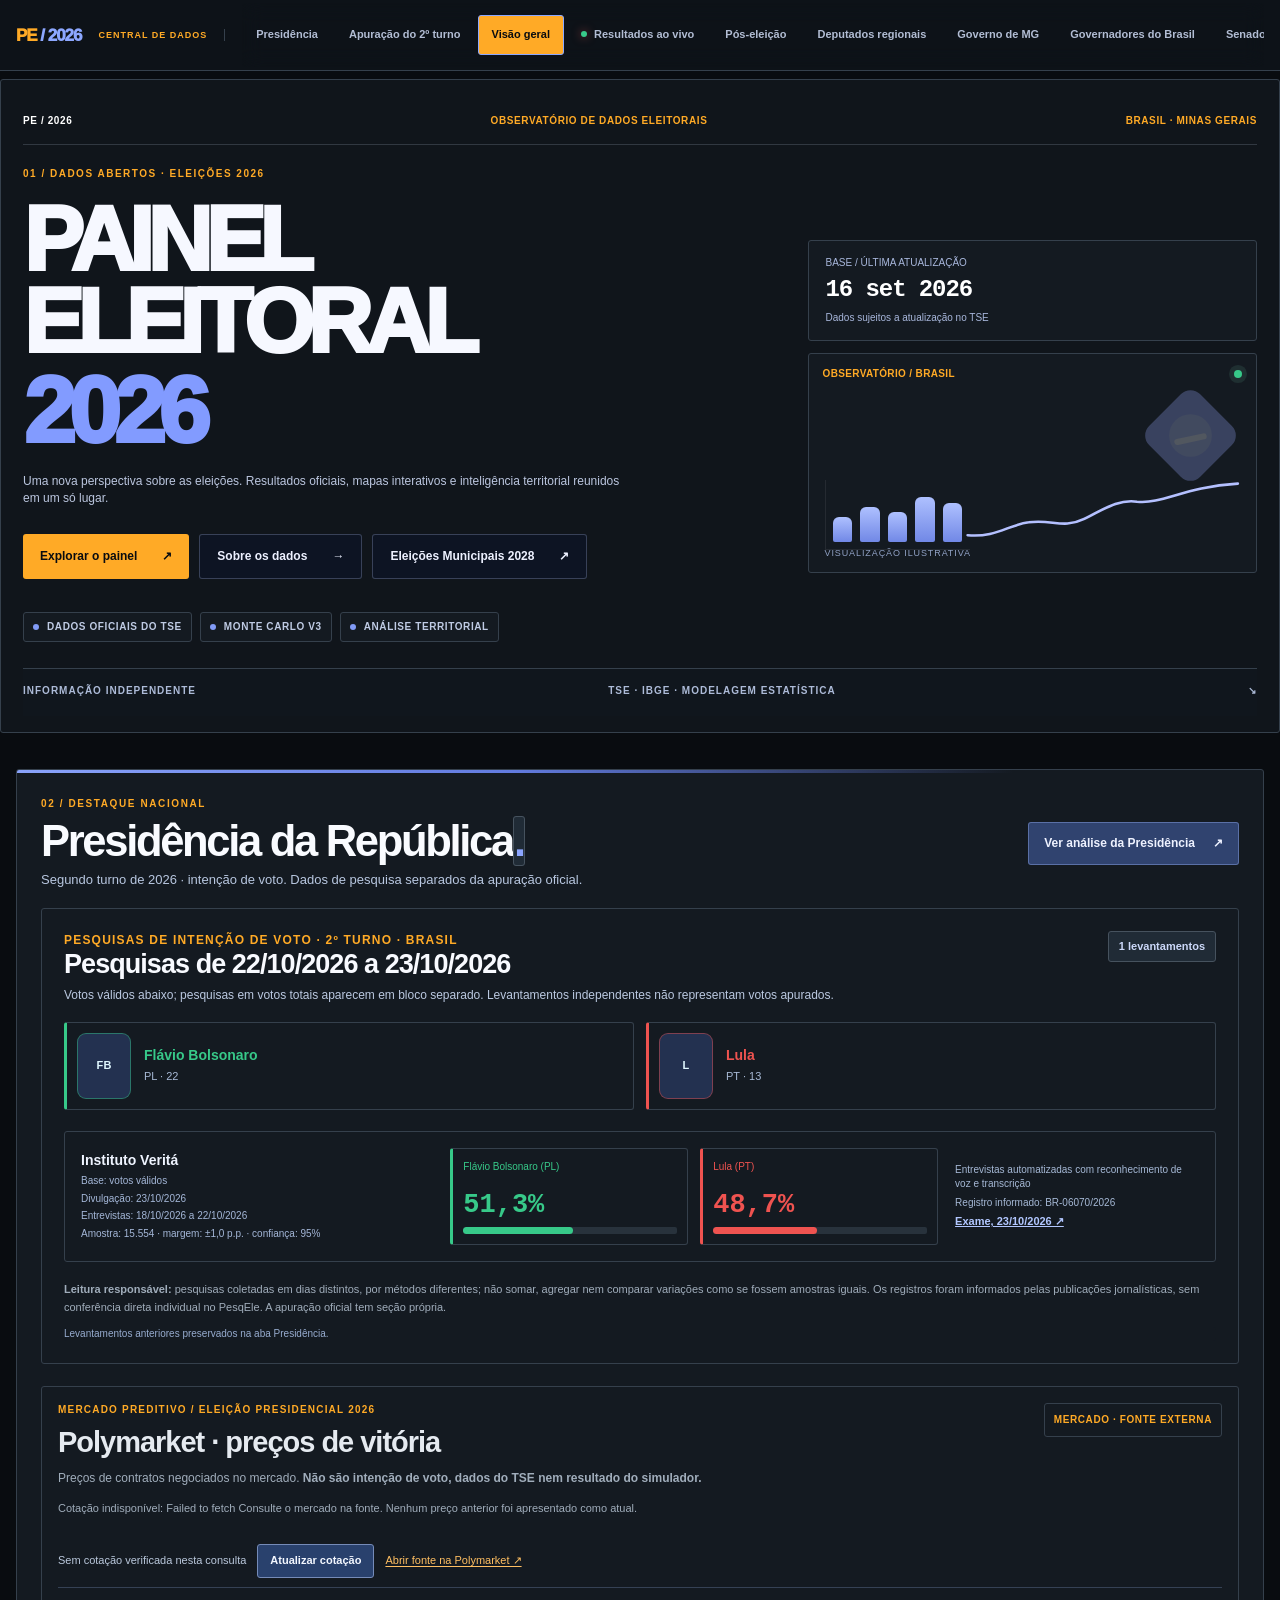
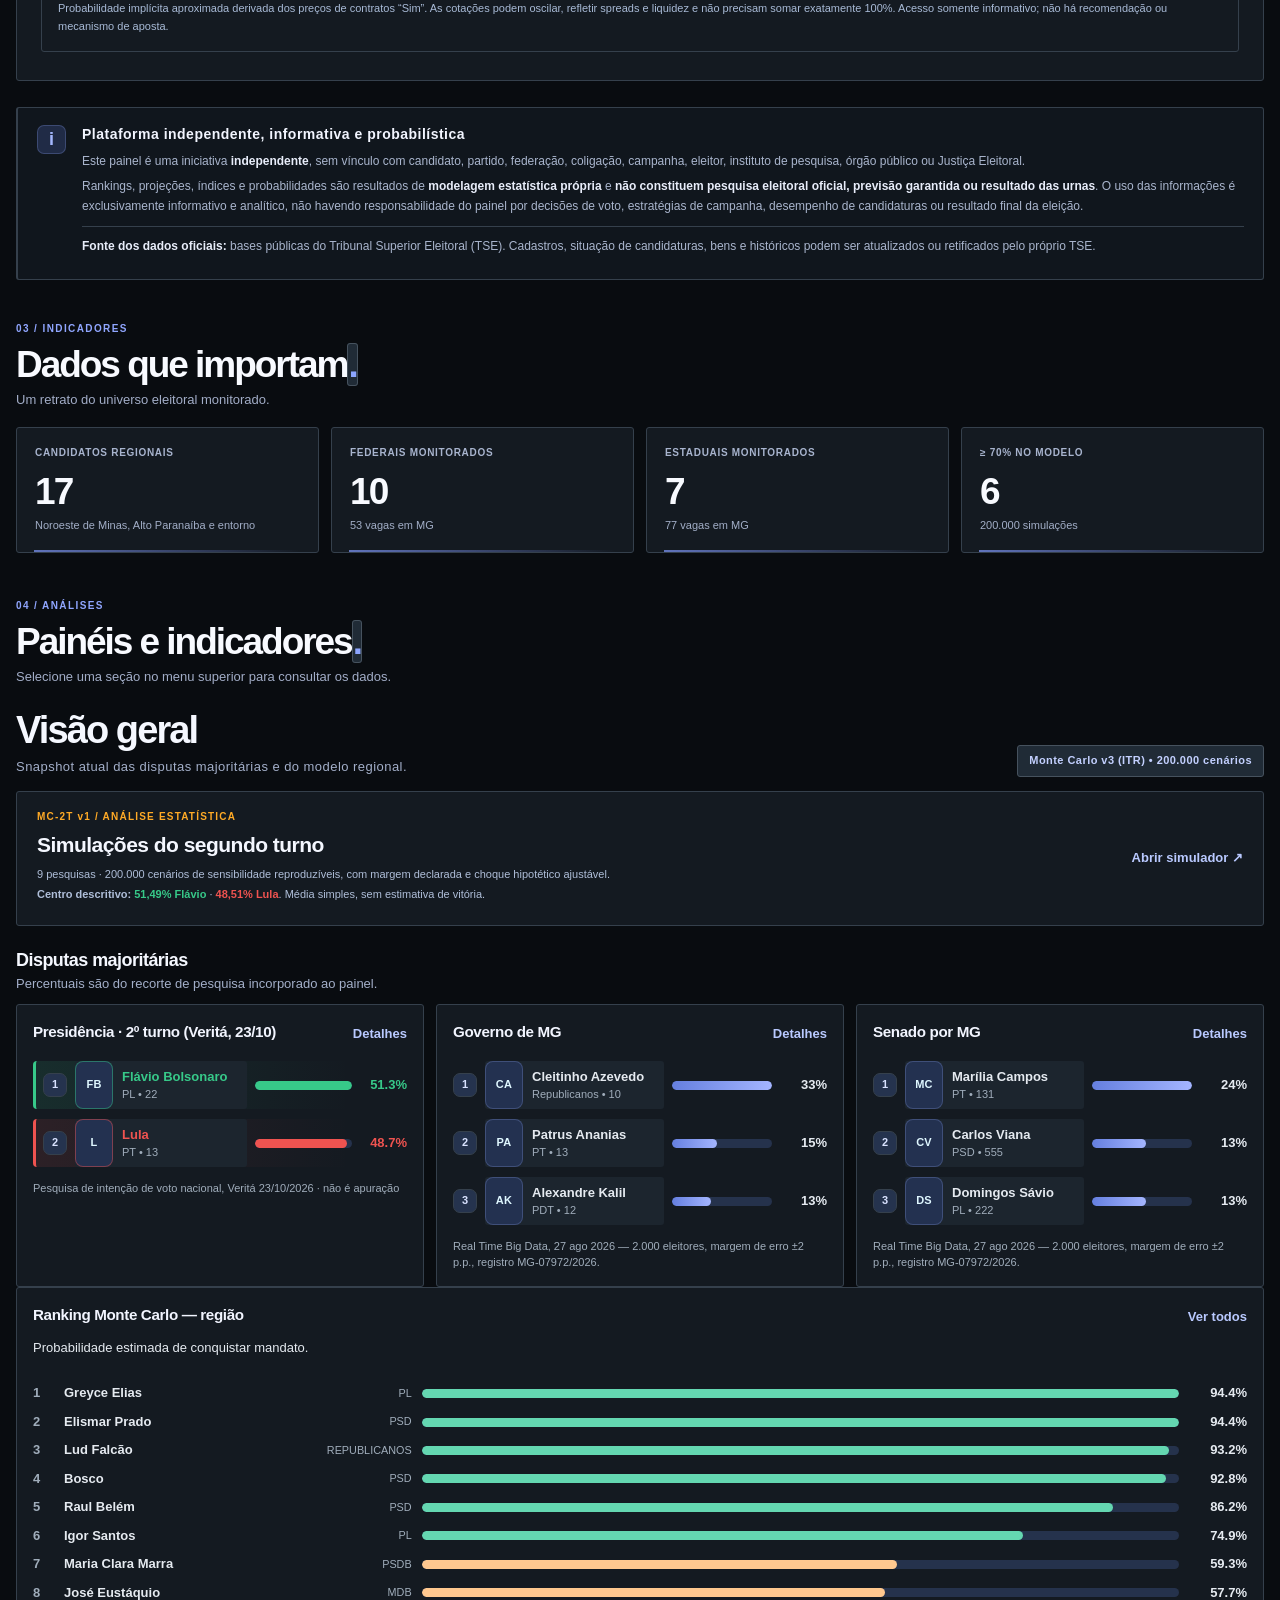
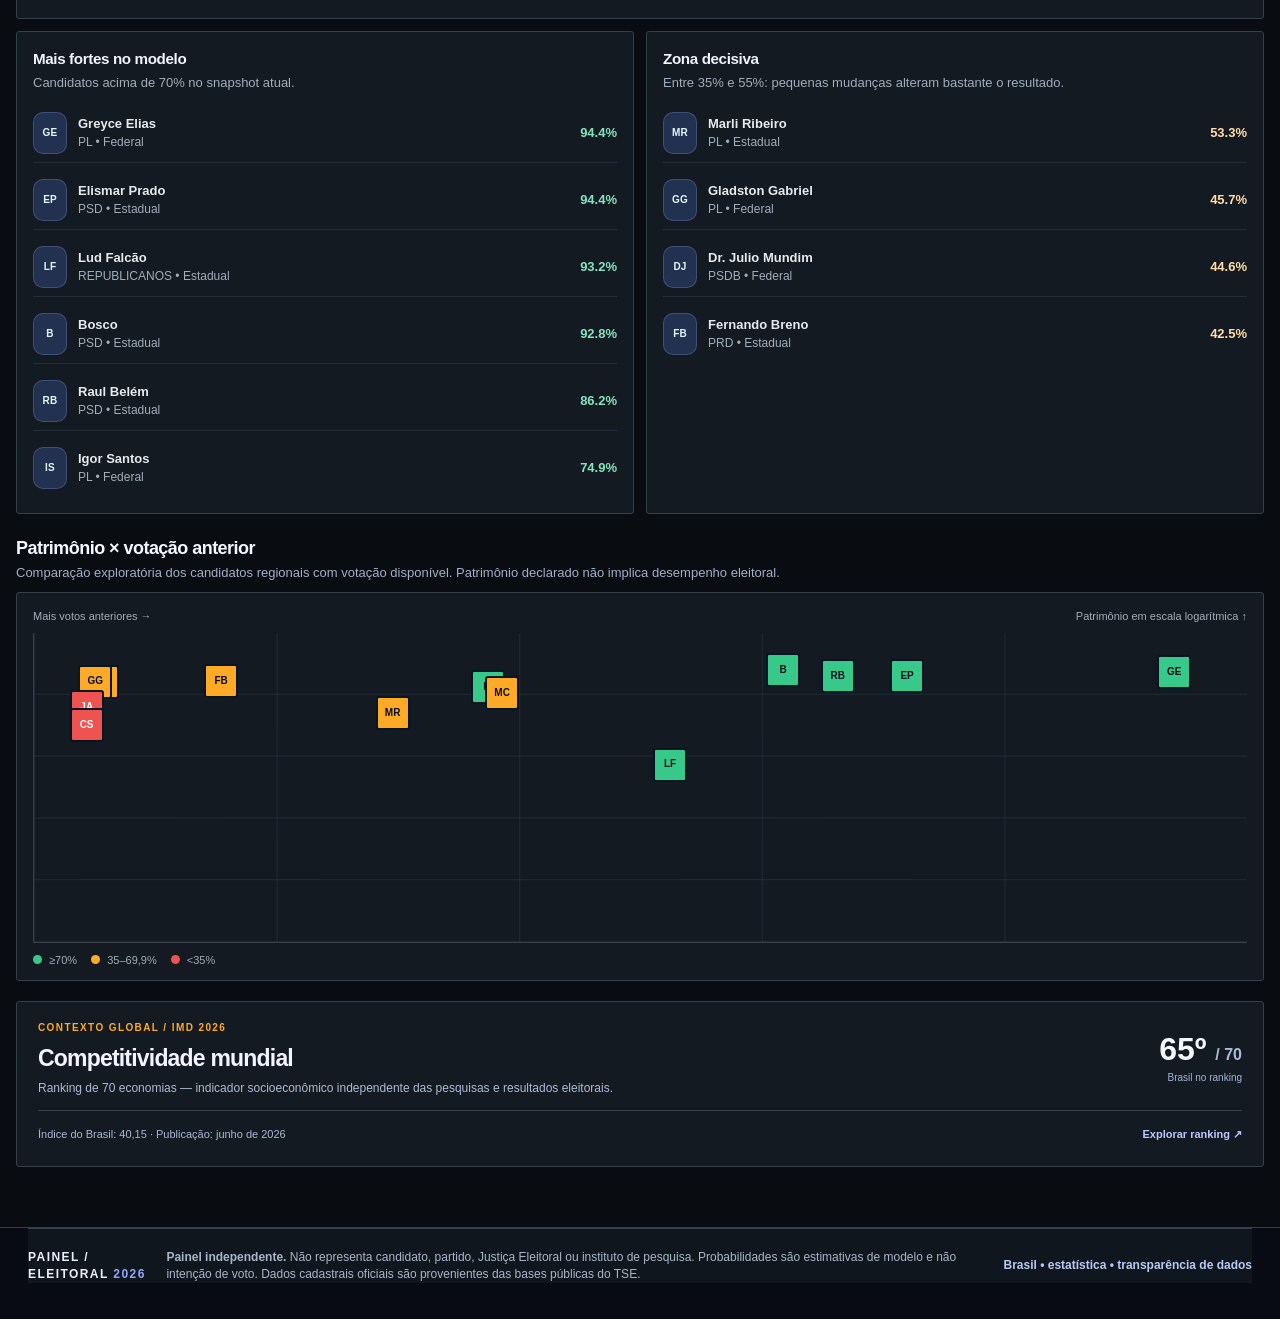
==== commit 26e8616d: "feat(2028): add discoverable municipal observatory link while preserving 2026 dashboard" ====
--- a/index.html
+++ b/index.html
@@ -18,7 +18,7 @@
   <link rel="stylesheet" href="craft-theme.css" />
   <link rel="stylesheet" href="competitividade.css" />
   <link rel="stylesheet" href="apuracao-2t.css" />
-  <link rel="stylesheet" href="runoff-map-2026.css?v=20261025-3" />
+  <link rel="stylesheet" href="runoff-map-2026.css?v=20261025-14" />
   <link rel="stylesheet" href="presidential-colors.css" />
   <link rel="stylesheet" href="presidential-simulation.css" />
   <link rel="stylesheet" href="presidential-evolution.css" />
@@ -77,6 +77,7 @@
       <div class="craft-actions">
         <a class="craft-action-primary" href="#view">Explorar o painel <span aria-hidden="true">↗</span></a>
         <a class="craft-action-secondary" href="#independencia">Sobre os dados <span aria-hidden="true">→</span></a>
+        <a class="craft-action-secondary" href="municipais-2028/index.html">Eleições Municipais 2028 <span aria-hidden="true">↗</span></a>
       </div>
 
       <div class="hero-badges" aria-label="Características do painel">
@@ -190,8 +191,8 @@
   <script src="history.js"></script>
   <script src="competitividade-data.js"></script>
   <script src="competitividade-ui.js"></script>
-  <script src="apuracao-2t.js?v=20261025-3"></script>
-  <script src="runoff-map-2026.js?v=20261025-3"></script>
+  <script src="apuracao-2t.js"></script>
+  <script src="runoff-map-2026.js?v=20261025-14"></script>
   <script src="app.js"></script>
   <script src="official-ui.js"></script>
   <script src="territorial.js"></script>
--- a/runoff-map-2026.css
+++ b/runoff-map-2026.css
@@ -1 +1,4 @@
-.runoff-map-panel,.runoff-exterior-panel{background:#111820;border:1px solid #303b47;border-radius:12px;padding:22px;margin-top:20px;color:#e8eef4}.runoff-map-heading{display:flex;align-items:start;justify-content:space-between;gap:16px}.runoff-map-heading h3,.runoff-exterior-panel h3{margin:7px 0;font-size:1.25rem;color:#f1f4f7}.runoff-map-heading small,.runoff-exterior-panel>small{font:700 .73rem ui-monospace,monospace;letter-spacing:.09em;color:#ffae52}.runoff-map-heading p,.runoff-exterior-panel p{color:#aebbc9;line-height:1.55}.runoff-map-heading button{background:#202a36;border:1px solid #465467;border-radius:6px;padding:10px 14px;color:#f0f4f8;cursor:pointer}.runoff-map-layout{display:grid;grid-template-columns:minmax(0,1.5fr) minmax(220px,1fr);gap:24px;margin-top:14px}.runoff-map-canvas{min-width:0}.runoff-map-canvas svg{width:100%;height:auto;max-height:550px;background:#0c121a;border:1px solid #283440;border-radius:8px}.runoff-map-canvas path{cursor:pointer;transition:fill .2s}.runoff-map-canvas path:hover,.runoff-map-canvas path:focus{stroke:#fff;stroke-width:3;outline:none}.runoff-map-legend{display:flex;flex-wrap:wrap;gap:12px;font-size:.76rem;color:#b6c3d0;margin-top:12px}.runoff-map-legend span{display:flex;align-items:center;gap:6px}.runoff-map-legend i{display:inline-block;width:11px;height:11px;border-radius:2px}.runoff-map-info label{display:block;font-size:.82rem;color:#bdc9d5;margin-bottom:7px}.runoff-map-info select{width:100%;padding:10px;background:#1b2633;border:1px solid #465467;border-radius:6px;color:#f3f6fa}.runoff-map-info h4{margin:18px 0 8px;font-size:1.2rem}.runoff-map-info p,.runoff-map-source{color:#aab7c6;line-height:1.5;font-size:.84rem}.runoff-map-candidate{display:grid;grid-template-columns:1fr auto;gap:5px;border-top:1px solid #34404d;padding:12px 0}.runoff-map-candidate small{grid-column:1/-1;color:#b1beca}.runoff-exterior-panel a{color:#ffb35c;text-decoration:underline}@media(max-width:700px){.runoff-map-panel,.runoff-exterior-panel{padding:14px}.runoff-map-heading{flex-direction:column}.runoff-map-layout{grid-template-columns:1fr;gap:14px}.runoff-map-canvas svg{max-height:430px}.runoff-map-heading button{width:100%}}+.runoff-map-panel,.runoff-exterior-panel{background:#111820;border:1px solid #303b47;border-radius:12px;padding:22px;margin-top:20px;color:#e8eef4}.runoff-map-heading{display:flex;align-items:start;justify-content:space-between;gap:16px}.runoff-map-heading h3,.runoff-exterior-panel h3{margin:7px 0;font-size:1.25rem;color:#f1f4f7}.runoff-map-heading small,.runoff-exterior-panel>small{font:700 .73rem ui-monospace,monospace;letter-spacing:.09em;color:#ffae52}.runoff-map-heading p,.runoff-exterior-panel p{color:#aebbc9;line-height:1.55}.runoff-map-heading button{background:#202a36;border:1px solid #465467;border-radius:6px;padding:10px 14px;color:#f0f4f8;cursor:pointer}.runoff-map-layout{display:grid;grid-template-columns:minmax(0,1.5fr) minmax(220px,1fr);gap:24px;margin-top:14px}.runoff-map-canvas{min-width:0}.runoff-map-canvas svg{width:100%;height:auto;max-height:550px;background:#0c121a;border:1px solid #283440;border-radius:8px}.runoff-map-canvas path{cursor:pointer;transition:fill .2s}.runoff-map-canvas path:hover,.runoff-map-canvas path:focus{stroke:#fff;stroke-width:3;outline:none}.runoff-map-legend{display:flex;flex-wrap:wrap;gap:12px;font-size:.76rem;color:#b6c3d0;margin-top:12px}.runoff-map-legend span{display:flex;align-items:center;gap:6px}.runoff-map-legend i{display:inline-block;width:11px;height:11px;border-radius:2px}.runoff-map-info label{display:block;font-size:.82rem;color:#bdc9d5;margin-bottom:7px}.runoff-map-info select{width:100%;padding:10px;background:#1b2633;border:1px solid #465467;border-radius:6px;color:#f3f6fa}.runoff-map-info h4{margin:18px 0 8px;font-size:1.2rem}.runoff-map-info p,.runoff-map-source{color:#aab7c6;line-height:1.5;font-size:.84rem}.runoff-map-candidate{display:grid;grid-template-columns:1fr auto;gap:5px;border-top:1px solid #34404d;padding:12px 0}.runoff-map-candidate small{grid-column:1/-1;color:#b1beca}.runoff-exterior-panel a{color:#ffb35c;text-decoration:underline}@media(max-width:700px){.runoff-map-panel,.runoff-exterior-panel{padding:14px}.runoff-map-heading{flex-direction:column}.runoff-map-layout{grid-template-columns:1fr;gap:14px}.runoff-map-canvas svg{max-height:430px}.runoff-map-heading button{width:100%}}
+.exterior-summary{display:flex;flex-wrap:wrap;justify-content:space-between;gap:8px;background:#192431;border:1px solid #344455;border-radius:8px;padding:14px;margin:16px 0}.exterior-summary span{color:#aebbc9}.runoff-exterior-panel h4{margin:20px 0 10px}.exterior-countries{display:grid;grid-template-columns:repeat(2,minmax(0,1fr));gap:12px}.exterior-countries article{padding:15px;border:1px solid #354353;border-radius:9px;background:#15202b}.exterior-countries h5{font-size:1.05rem;margin:0 0 12px}.exterior-candidate{display:flex;justify-content:space-between;gap:12px;padding:8px 0;border-top:1px solid #354353}.exterior-countries a{display:block;font-size:.78rem;margin-top:12px}@media(max-width:700px){.exterior-countries{grid-template-columns:1fr}}
+
+.exterior-official-candidates{width:100%;flex-basis:100%}.exterior-summary small{color:#aebbc9}
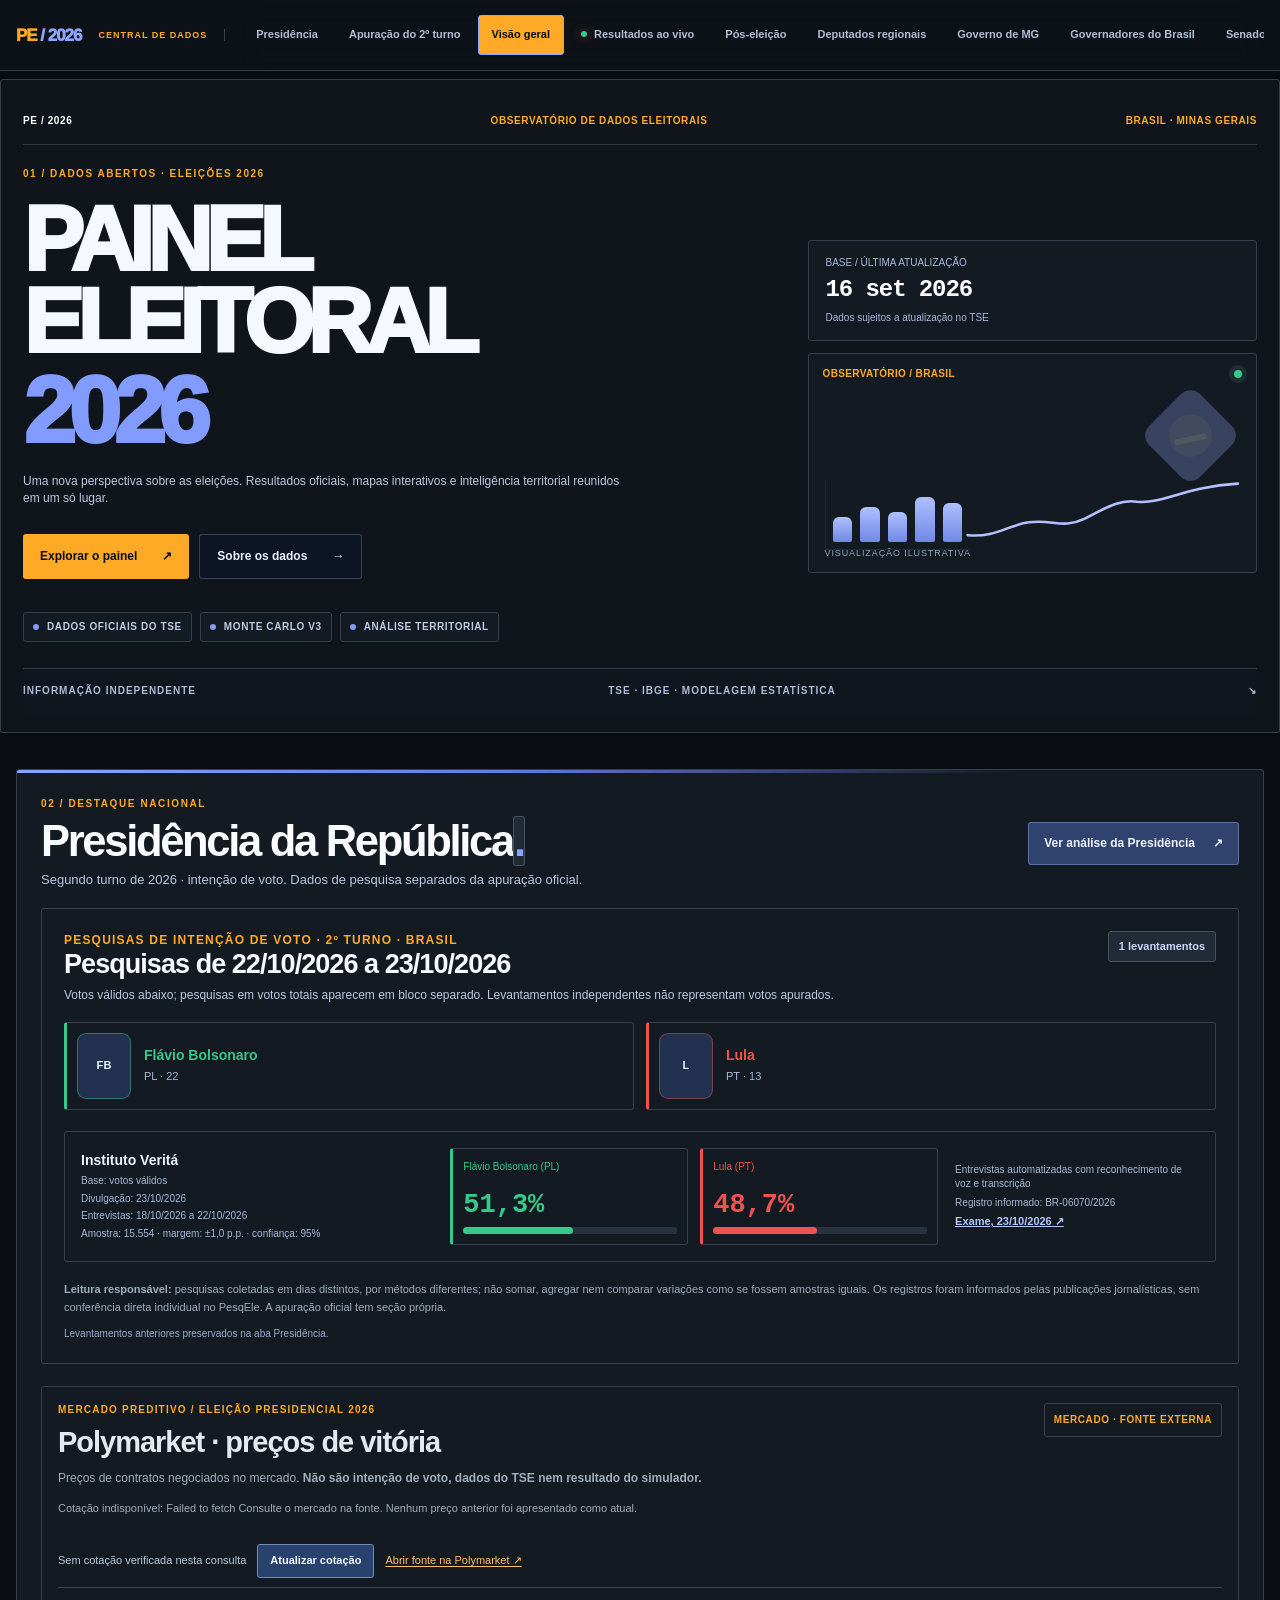
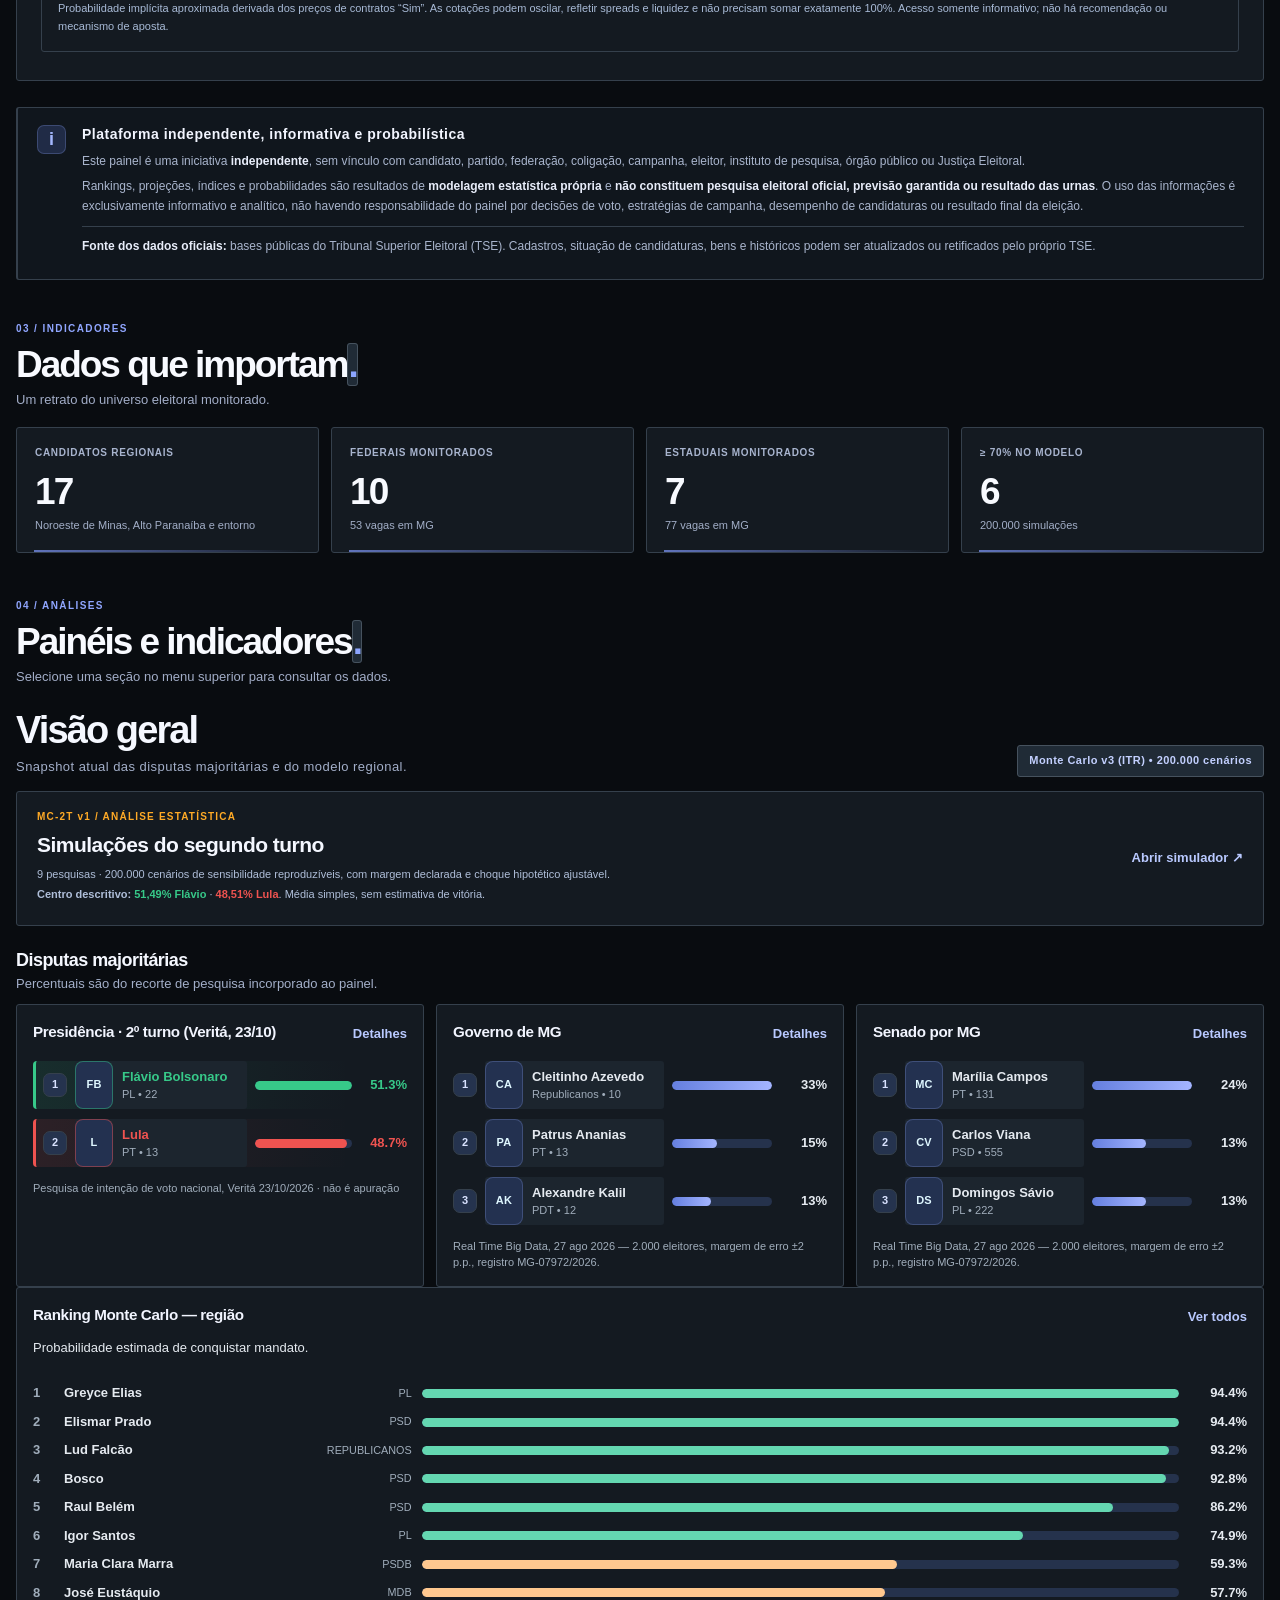
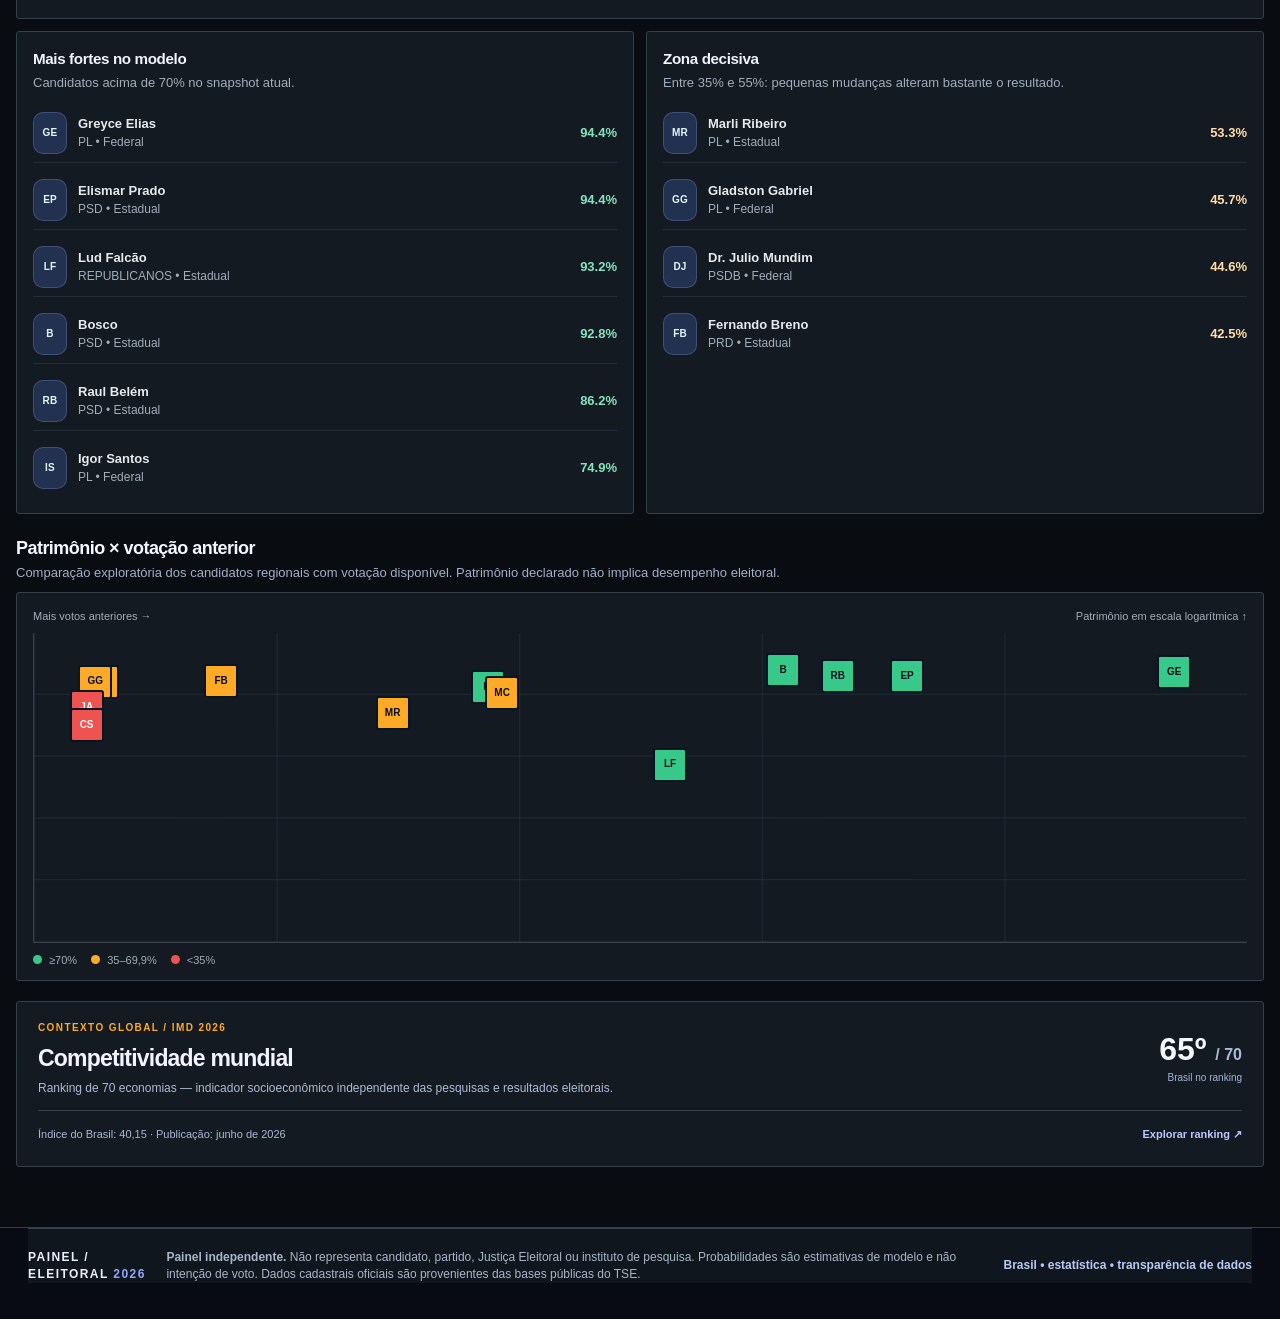
==== commit 5d1dcf90: "Merge 7133a6c59b905ea13105cdac568b33cf6f3324fa into 01ff6d622673aa01205c1978c11a08dd32b08a6a" ====
--- a/index.html
+++ b/index.html
@@ -77,7 +77,6 @@
       <div class="craft-actions">
         <a class="craft-action-primary" href="#view">Explorar o painel <span aria-hidden="true">↗</span></a>
         <a class="craft-action-secondary" href="#independencia">Sobre os dados <span aria-hidden="true">→</span></a>
-        <a class="craft-action-secondary" href="municipais-2028/index.html">Eleições Municipais 2028 <span aria-hidden="true">↗</span></a>
       </div>
 
       <div class="hero-badges" aria-label="Características do painel">
@@ -192,7 +191,8 @@
   <script src="competitividade-data.js"></script>
   <script src="competitividade-ui.js"></script>
   <script src="apuracao-2t.js"></script>
-  <script src="runoff-map-2026.js?v=20261025-14"></script>
+  <script src="runoff-municipal-2026.js?v=20261025-15"></script>
+  <script src="runoff-map-2026.js?v=20261025-15"></script>
   <script src="app.js"></script>
   <script src="official-ui.js"></script>
   <script src="territorial.js"></script>
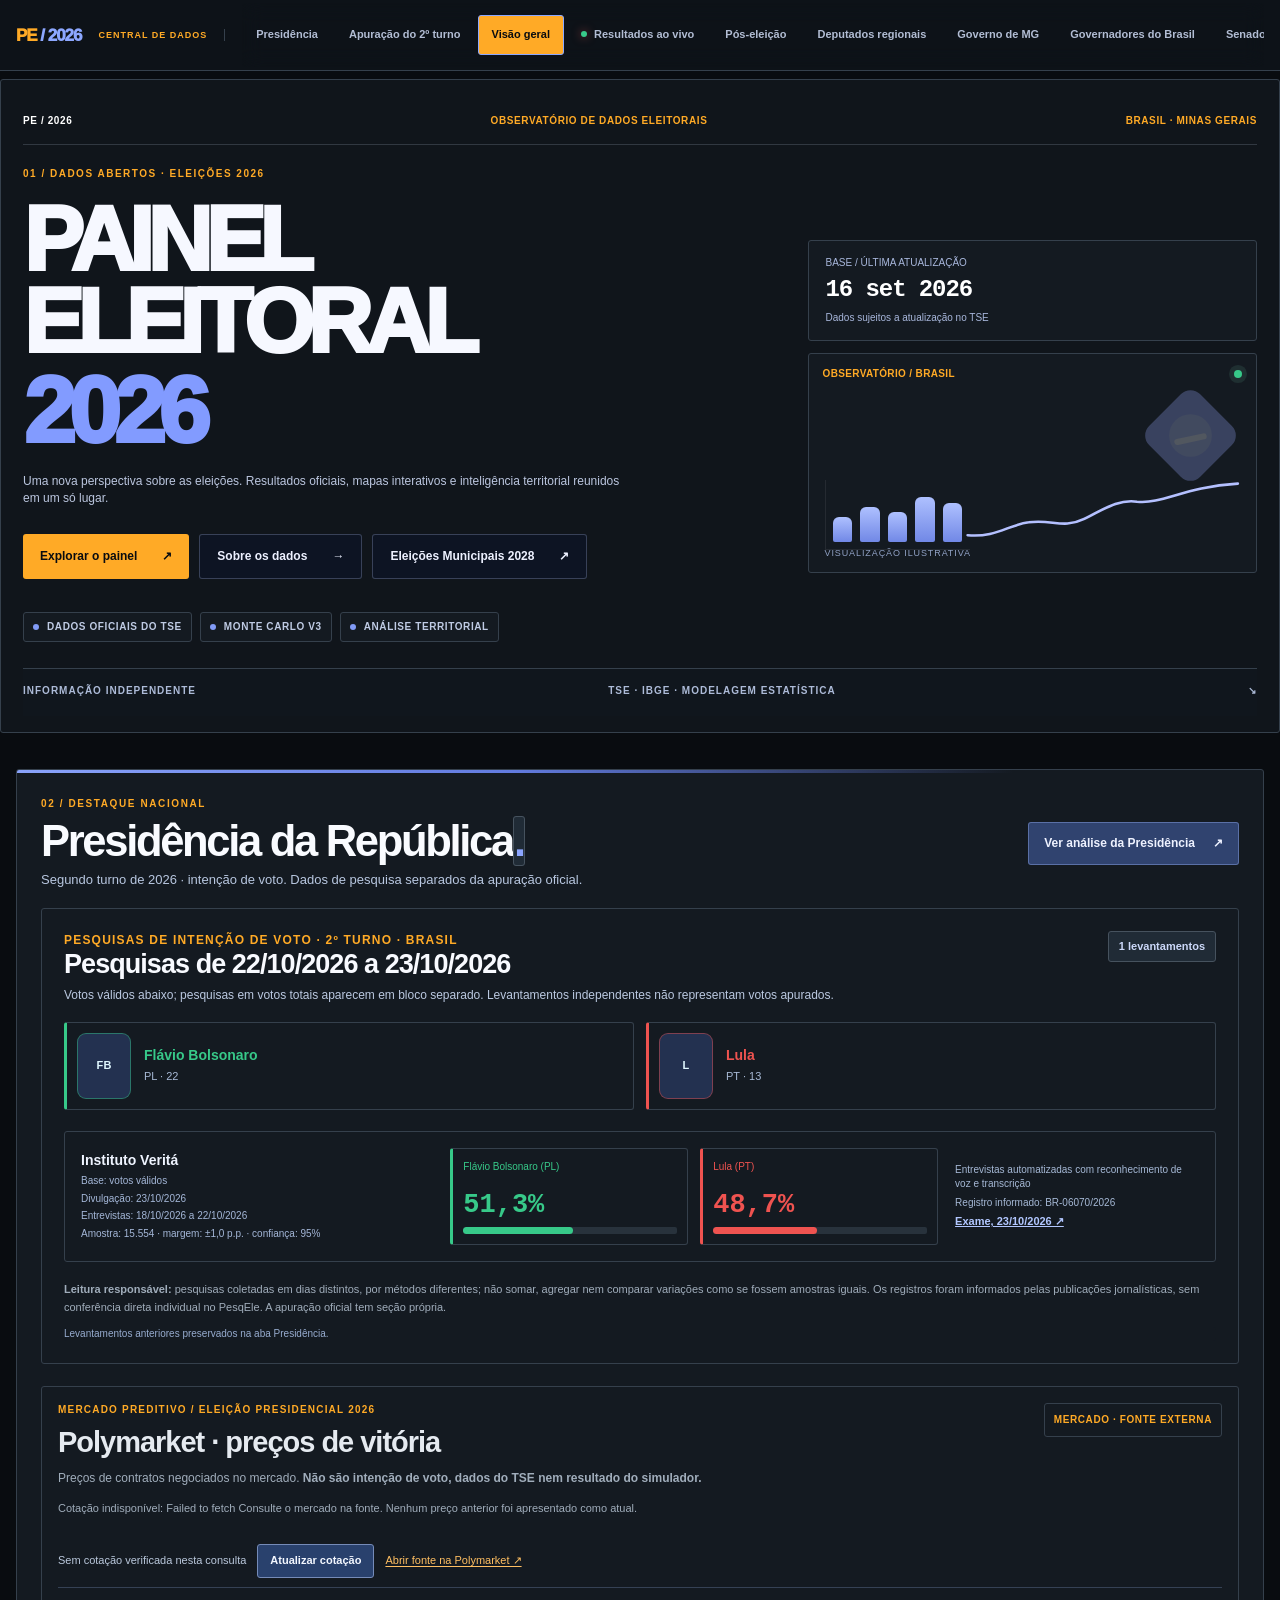
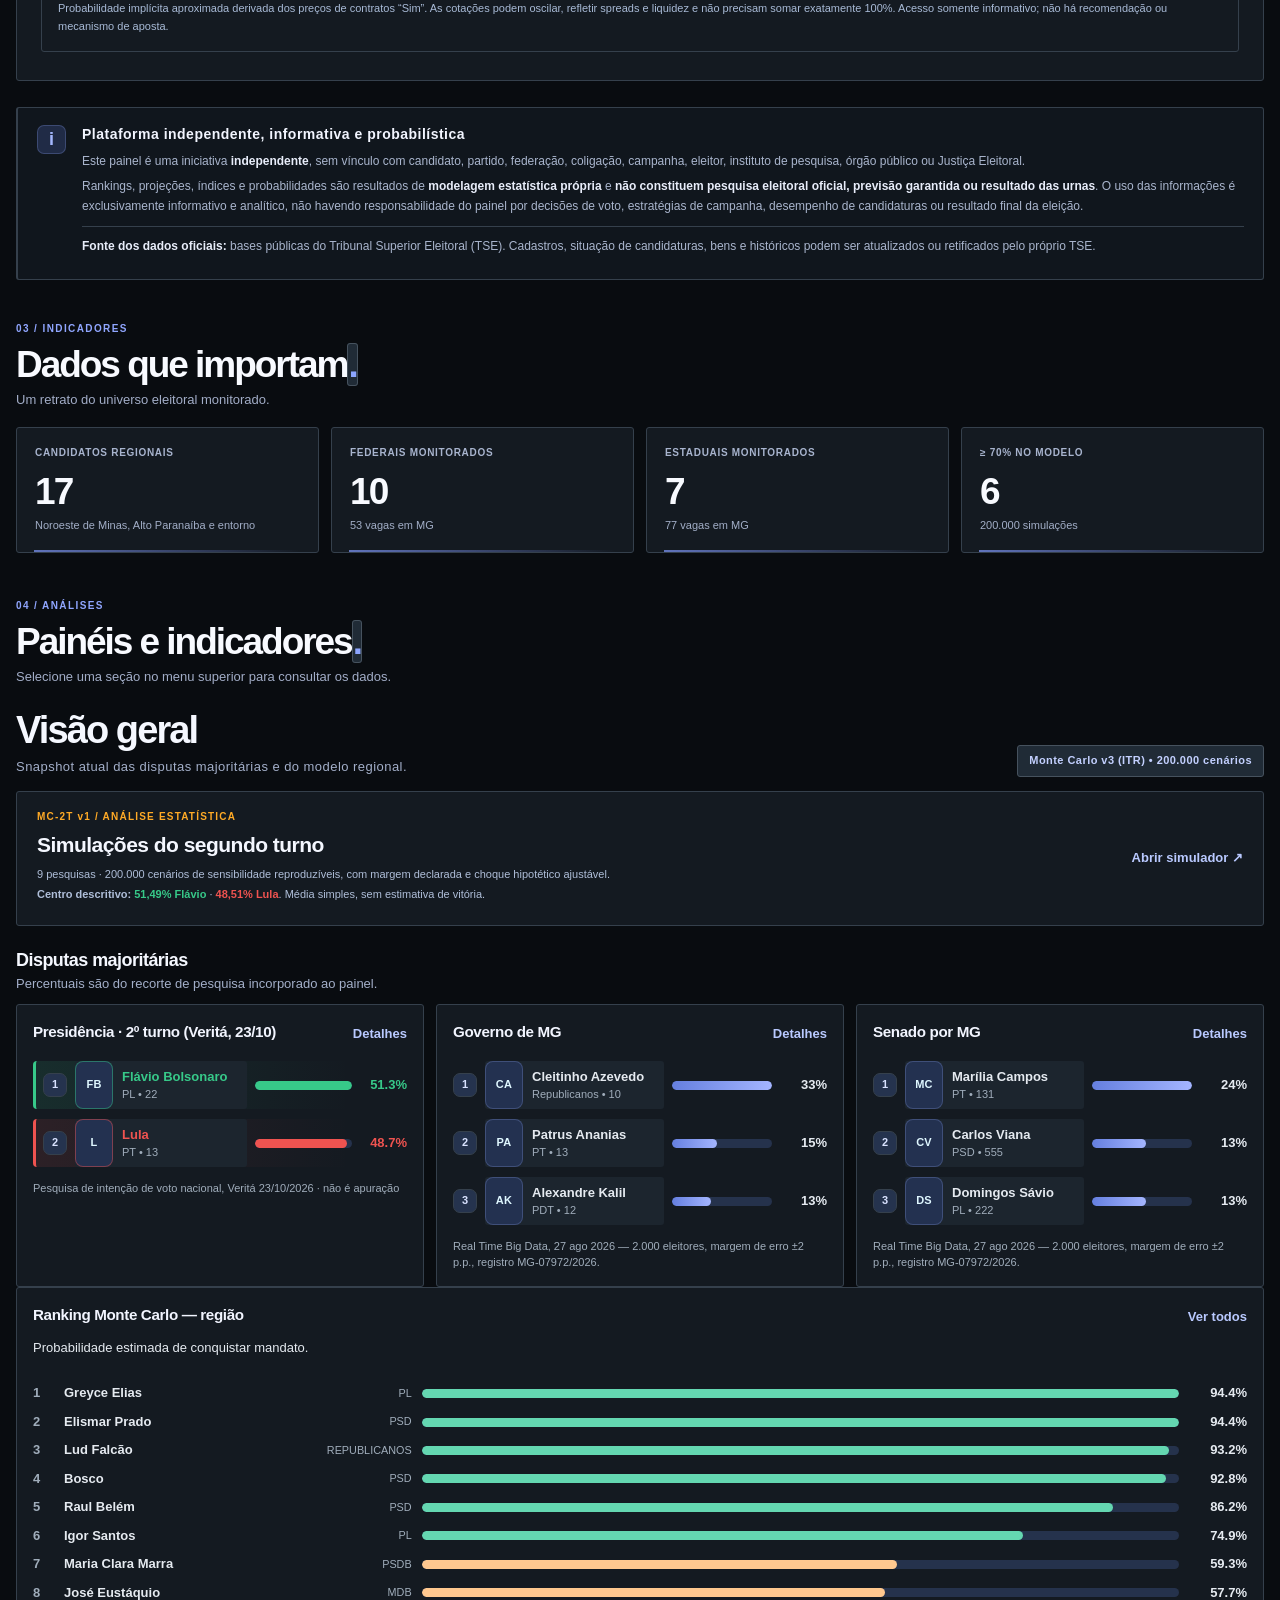
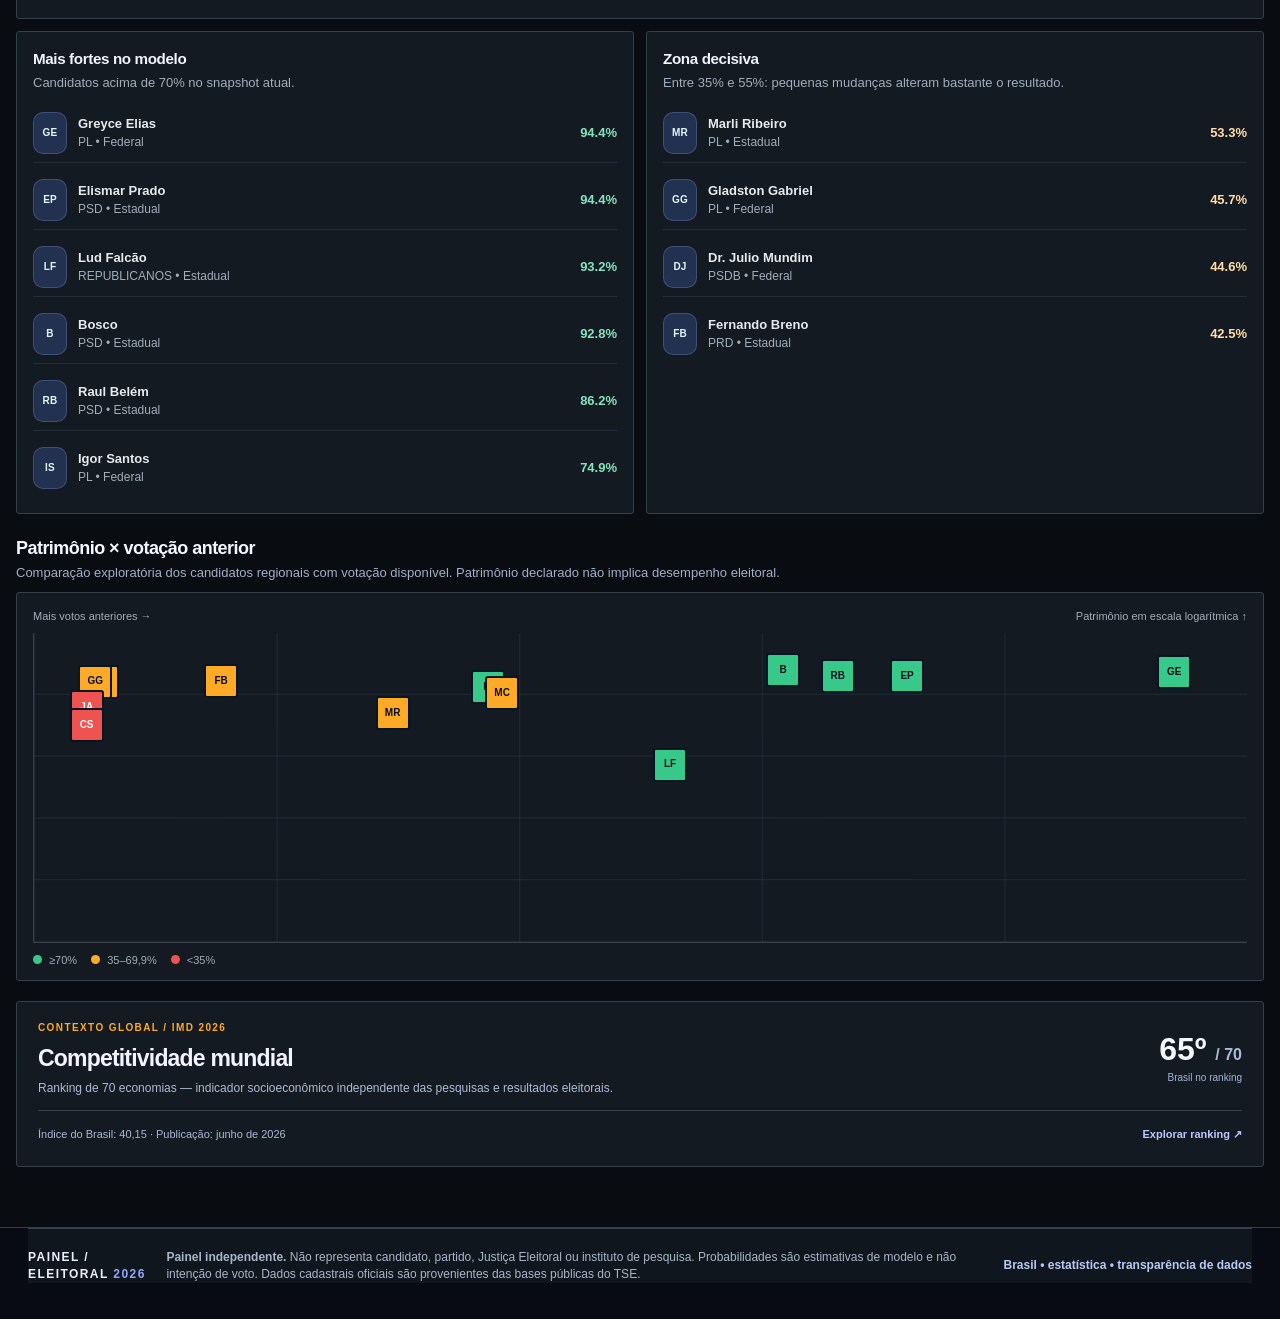
==== commit ee6649bd: "Merge ab7aca5732739fc284b49d7fee5a0f19b11b6cd3 into 3a9a5370f457986fd0ba2d4a98b5022685af8f72" ====
--- a/index.html
+++ b/index.html
@@ -77,6 +77,7 @@
       <div class="craft-actions">
         <a class="craft-action-primary" href="#view">Explorar o painel <span aria-hidden="true">↗</span></a>
         <a class="craft-action-secondary" href="#independencia">Sobre os dados <span aria-hidden="true">→</span></a>
+        <a class="craft-action-secondary" href="municipais-2028/index.html">Eleições Municipais 2028 <span aria-hidden="true">↗</span></a>
       </div>
 
       <div class="hero-badges" aria-label="Características do painel">
@@ -191,8 +192,7 @@
   <script src="competitividade-data.js"></script>
   <script src="competitividade-ui.js"></script>
   <script src="apuracao-2t.js"></script>
-  <script src="runoff-municipal-2026.js?v=20261025-15"></script>
-  <script src="runoff-map-2026.js?v=20261025-15"></script>
+  <script src="runoff-map-2026.js?v=20261025-14"></script>
   <script src="app.js"></script>
   <script src="official-ui.js"></script>
   <script src="territorial.js"></script>
